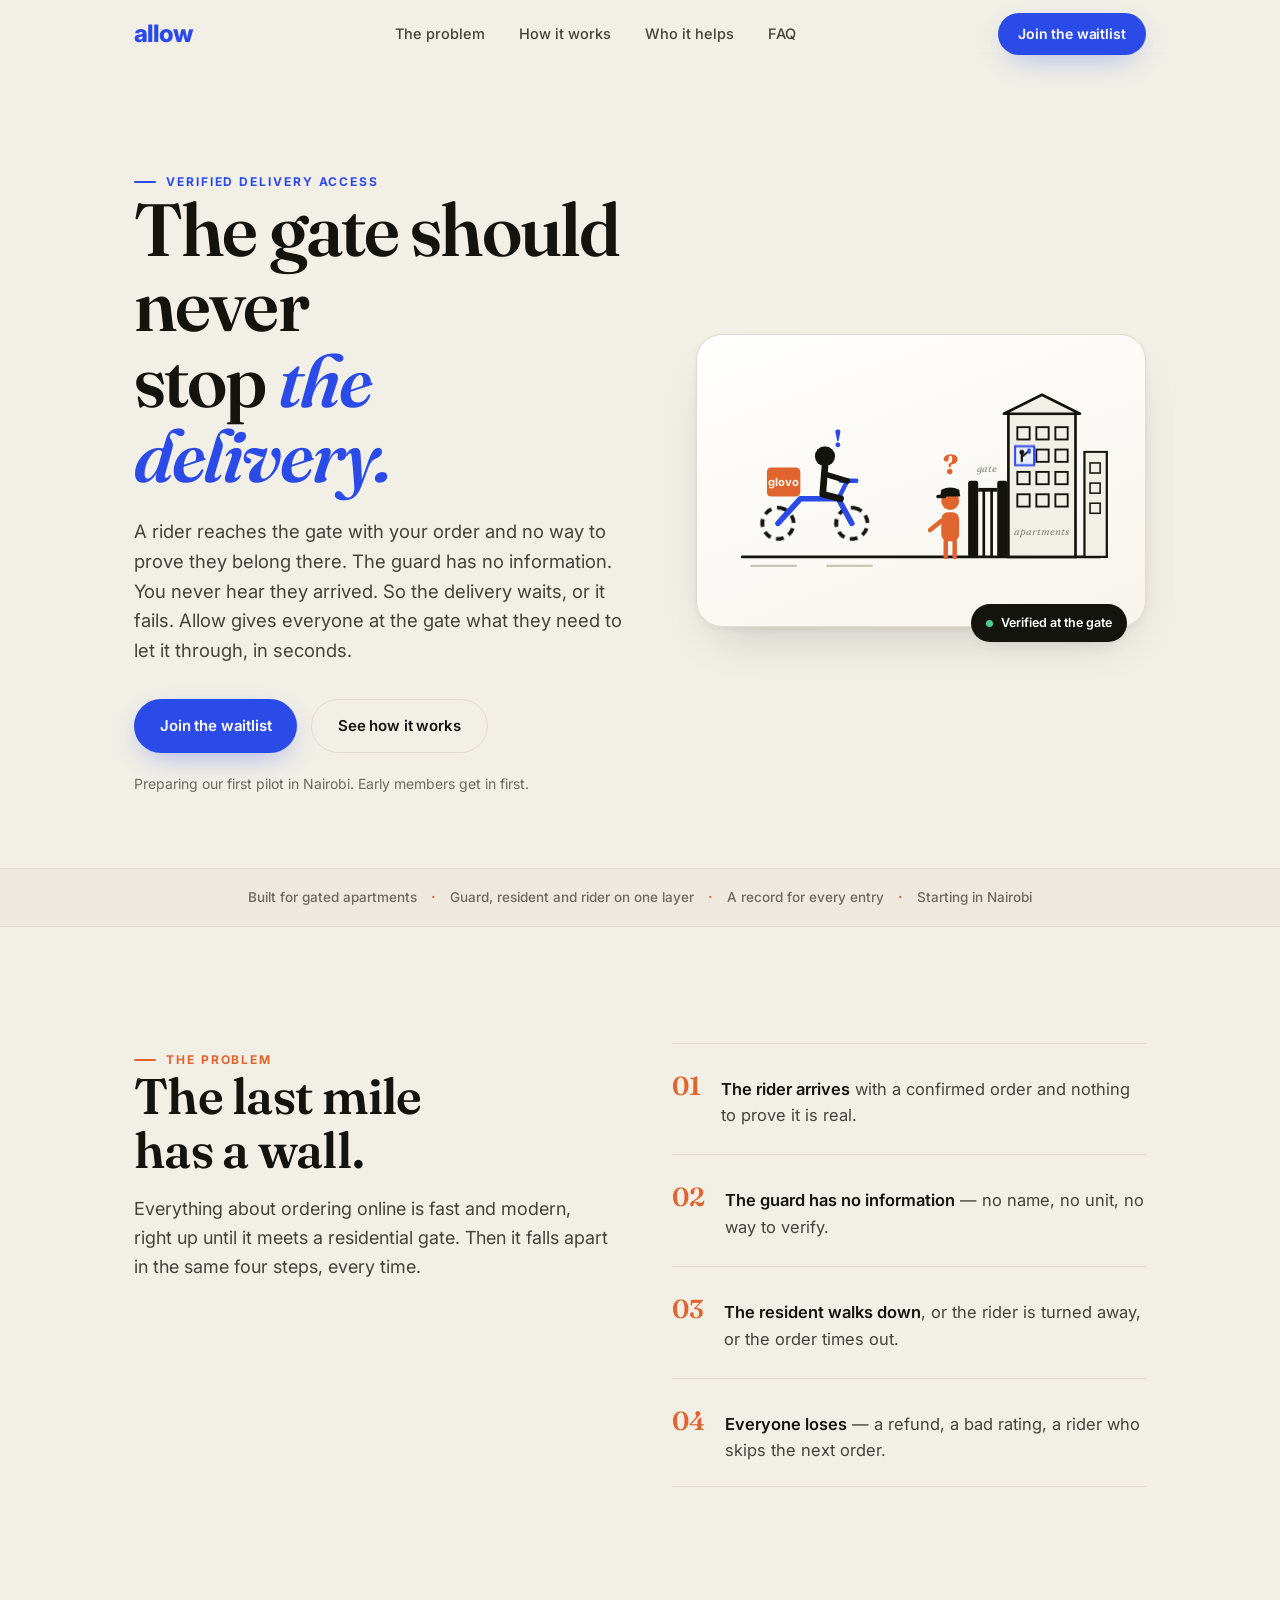
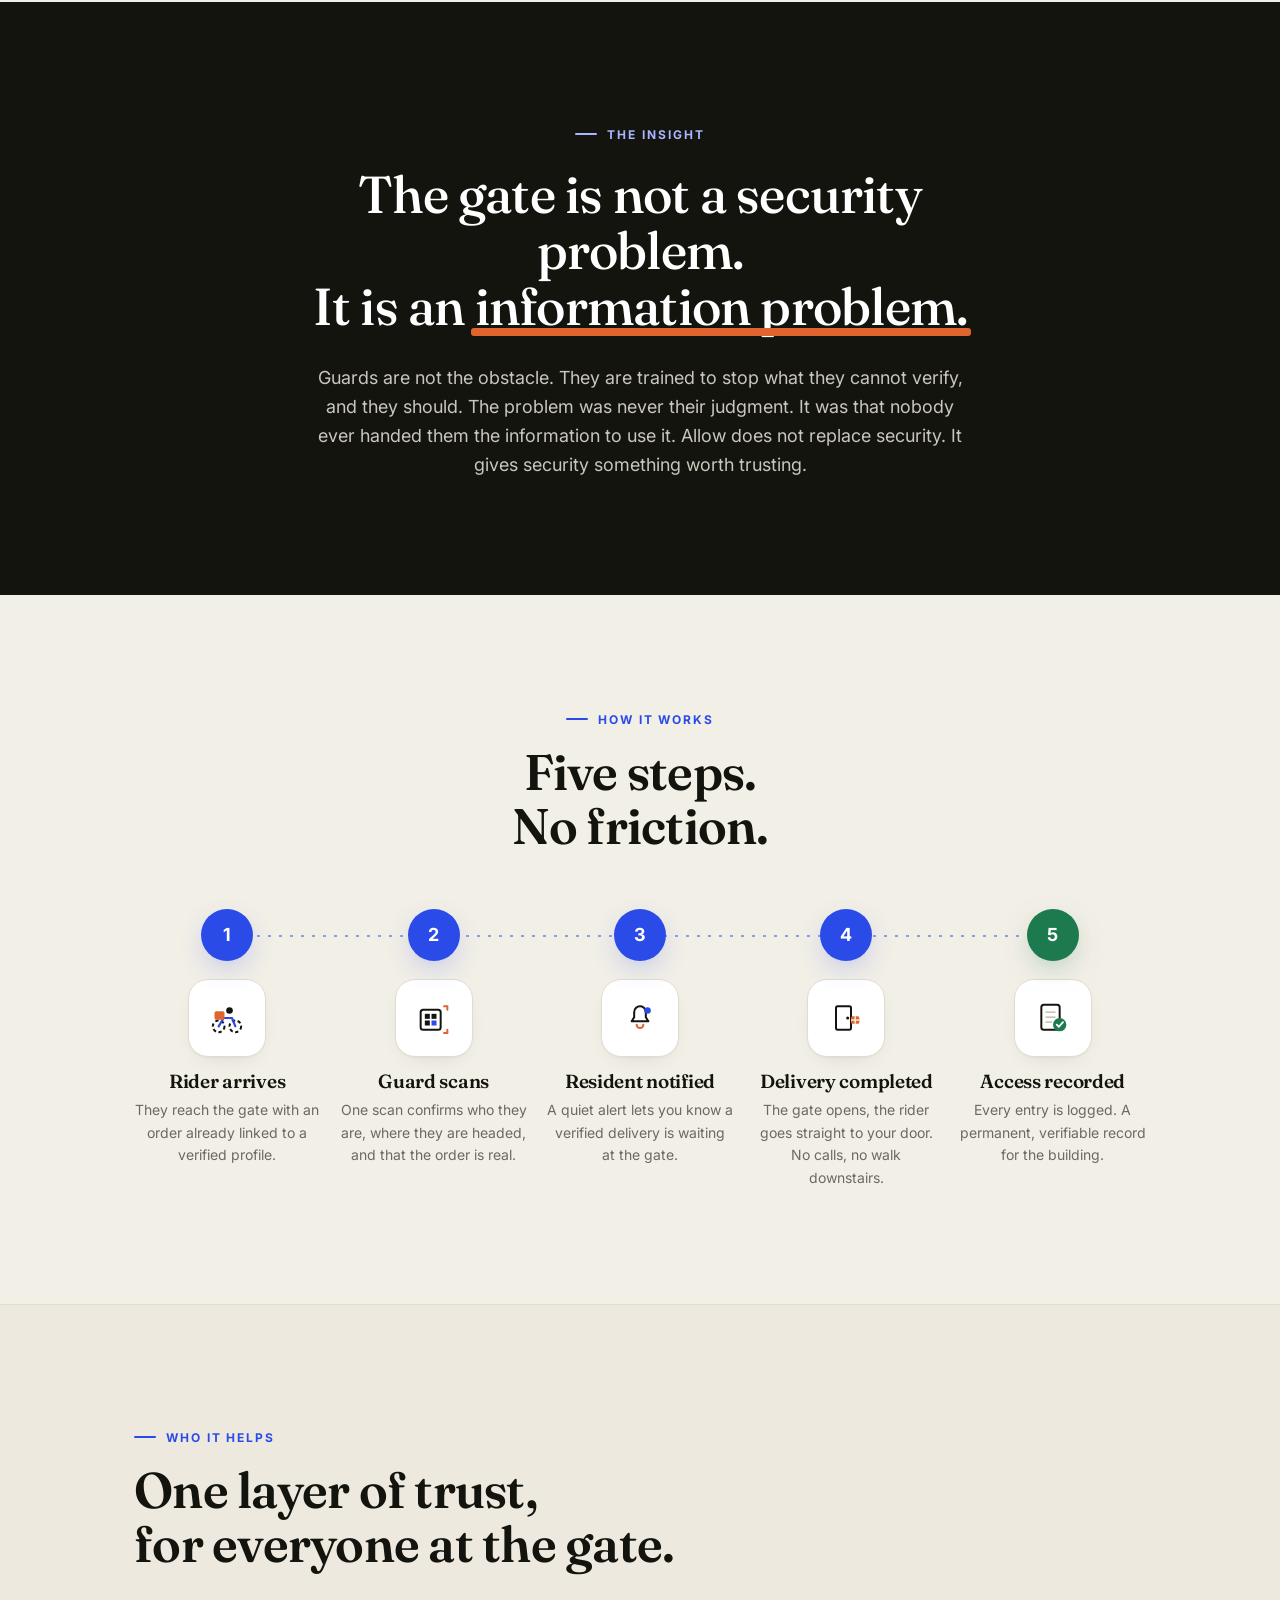
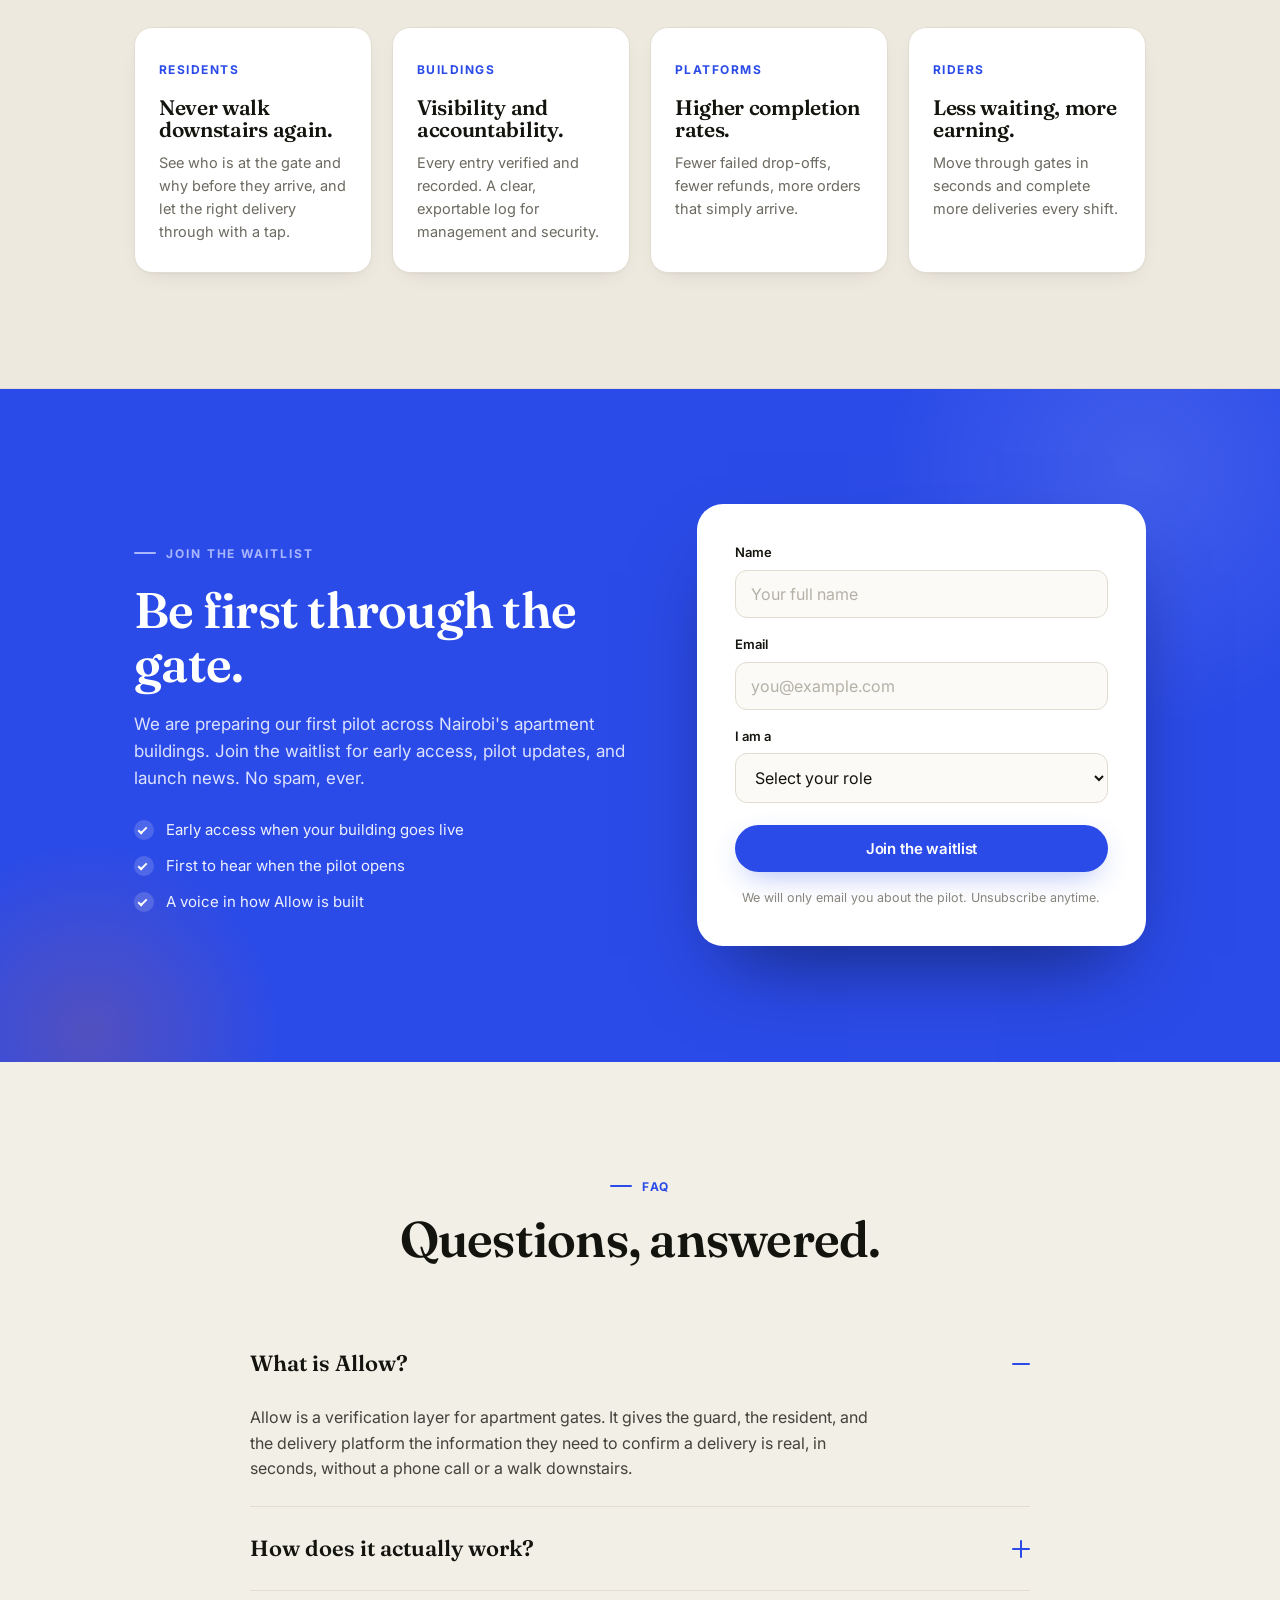
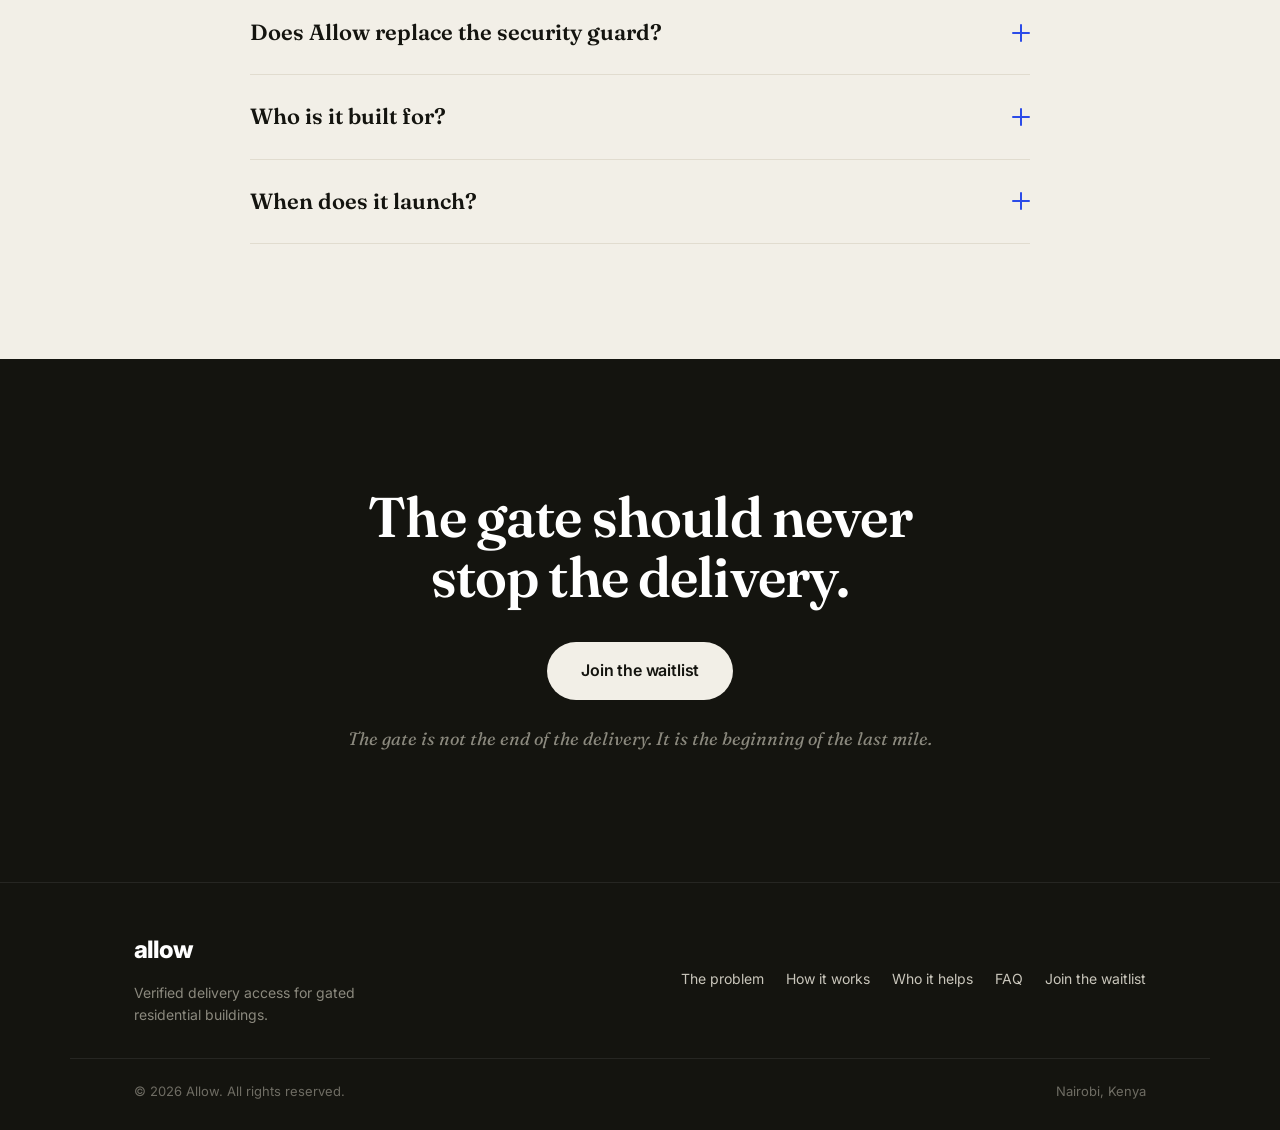
==== index.html @ bf00ab93 "Complete landing page redesign" ====
<!DOCTYPE html>
<html lang="en">
<head>
<meta charset="UTF-8">
<meta name="viewport" content="width=device-width, initial-scale=1.0">
<title>Allow — Verified delivery access for gated buildings</title>
<meta name="description" content="Allow gives the guard, the resident, and the rider the information they need to let a delivery through the gate in seconds. Join the waitlist for the Nairobi pilot.">
<meta name="theme-color" content="#F2EFE7">

<!-- Open Graph -->
<meta property="og:title" content="Allow — Verified delivery access for gated buildings">
<meta property="og:description" content="The gate should never stop the delivery. Join the waitlist for the Nairobi pilot.">
<meta property="og:type" content="website">
<meta property="og:locale" content="en_KE">

<link rel="preconnect" href="https://fonts.googleapis.com">
<link rel="preconnect" href="https://fonts.gstatic.com" crossorigin>
<link href="https://fonts.googleapis.com/css2?family=Fraunces:opsz,wght@9..144,400;9..144,500;9..144,600;9..144,700&family=Inter:wght@400;500;600;700;800&display=swap" rel="stylesheet">
<link rel="stylesheet" href="style.css">
<link rel="icon" href="data:image/svg+xml,%3Csvg xmlns='http://www.w3.org/2000/svg' viewBox='0 0 100 100'%3E%3Crect width='100' height='100' rx='22' fill='%232B4BE8'/%3E%3Ctext x='50' y='72' font-family='Arial,sans-serif' font-size='68' font-weight='bold' fill='white' text-anchor='middle'%3Ea%3C/text%3E%3C/svg%3E">
</head>
<body>

<!-- ============================ NAV ============================ -->
<input type="checkbox" id="nav-toggle" hidden>
<header class="nav" id="nav">
  <div class="container nav-inner">
    <a href="#top" class="nav-logo">allow</a>
    <nav class="nav-links" aria-label="Primary">
      <a href="#problem">The problem</a>
      <a href="#how">How it works</a>
      <a href="#who">Who it helps</a>
      <a href="#faq">FAQ</a>
    </nav>
    <div class="nav-cta">
      <a href="#waitlist" class="btn btn-primary btn-sm">Join the waitlist</a>
      <label for="nav-toggle" class="nav-toggle-label" aria-label="Toggle menu"><span></span></label>
    </div>
  </div>
  <nav class="nav-mobile" aria-label="Mobile">
    <a href="#problem">The problem</a>
    <a href="#how">How it works</a>
    <a href="#who">Who it helps</a>
    <a href="#faq">FAQ</a>
    <a href="#waitlist" class="btn btn-primary btn-block">Join the waitlist</a>
  </nav>
</header>

<main id="top">

  <!-- ============================ HERO ============================ -->
  <section class="hero">
    <div class="container hero-inner">
      <div class="hero-copy reveal">
        <span class="eyebrow">Verified delivery access</span>
        <h1 class="hero-headline">
          The gate should never<br>stop <em>the delivery.</em>
        </h1>
        <p class="hero-text">
          A rider reaches the gate with your order and no way to prove they belong there.
          The guard has no information. You never hear they arrived. So the delivery waits,
          or it fails. Allow gives everyone at the gate what they need to let it through, in seconds.
        </p>
        <div class="hero-actions">
          <a href="#waitlist" class="btn btn-primary">Join the waitlist</a>
          <a href="#how" class="btn btn-ghost">See how it works</a>
        </div>
        <p class="hero-sub">Preparing our first pilot in Nairobi. Early members get in first.</p>
      </div>

      <div class="hero-visual reveal" aria-hidden="true">
        <!-- Animated gate scene, native SVG. Rider brakes at gate, guard asks, rider answers, tenant lights up. -->
        <div class="scene-frame">
          <svg class="scene" viewBox="0 0 340 200" xmlns="http://www.w3.org/2000/svg" role="img" aria-label="A delivery rider stops at an apartment gate while a guard checks and a resident waits">
            <!-- ground -->
            <line x1="10" y1="168" x2="330" y2="168" stroke="#14140F" stroke-width="2.4" stroke-linecap="round"/>
            <line x1="18" y1="176" x2="58" y2="176" stroke="#C9C4B4" stroke-width="2" stroke-linecap="round"/>
            <line x1="86" y1="176" x2="126" y2="176" stroke="#C9C4B4" stroke-width="2" stroke-linecap="round"/>

            <!-- apartment block -->
            <g class="scene-building">
              <rect x="248" y="40" width="60" height="128" fill="#F2EFE7" stroke="#14140F" stroke-width="2.4"/>
              <path d="M244 40 L278 23 L312 40 Z" fill="#F2EFE7" stroke="#14140F" stroke-width="2.4" stroke-linejoin="round"/>
              <rect x="256" y="52" width="11" height="11" fill="none" stroke="#14140F" stroke-width="1.7"/>
              <rect x="273" y="52" width="11" height="11" fill="none" stroke="#14140F" stroke-width="1.7"/>
              <rect x="290" y="52" width="11" height="11" fill="none" stroke="#14140F" stroke-width="1.7"/>
              <rect x="273" y="72" width="11" height="11" fill="none" stroke="#14140F" stroke-width="1.7"/>
              <rect x="290" y="72" width="11" height="11" fill="none" stroke="#14140F" stroke-width="1.7"/>
              <rect x="256" y="92" width="11" height="11" fill="none" stroke="#14140F" stroke-width="1.7"/>
              <rect x="273" y="92" width="11" height="11" fill="none" stroke="#14140F" stroke-width="1.7"/>
              <rect x="290" y="92" width="11" height="11" fill="none" stroke="#14140F" stroke-width="1.7"/>
              <rect x="256" y="112" width="11" height="11" fill="none" stroke="#14140F" stroke-width="1.7"/>
              <rect x="273" y="112" width="11" height="11" fill="none" stroke="#14140F" stroke-width="1.7"/>
              <rect x="290" y="112" width="11" height="11" fill="none" stroke="#14140F" stroke-width="1.7"/>
              <!-- tenant window -->
              <g class="scene-tenant">
                <rect x="254" y="69" width="17" height="17" fill="#E8EDFF" stroke="#2B4BE8" stroke-width="1.8"/>
                <circle cx="260" cy="74.5" r="2.2" fill="#14140F"/>
                <line x1="260" y1="76.5" x2="260" y2="83" stroke="#14140F" stroke-width="2"/>
                <line x1="260" y1="78.5" x2="266" y2="73.5" stroke="#14140F" stroke-width="1.8"/>
                <rect x="265" y="71" width="3" height="4.5" rx="0.6" fill="#2B4BE8"/>
                <g class="scene-signal">
                  <path d="M263 66 A7 7 0 0 1 273 66" fill="none" stroke="#2B4BE8" stroke-width="1.5" stroke-linecap="round"/>
                  <path d="M260 62 A11 11 0 0 1 276 62" fill="none" stroke="#2B4BE8" stroke-width="1.5" stroke-linecap="round"/>
                </g>
              </g>
              <!-- side tower -->
              <rect x="316" y="74" width="20" height="94" fill="#F2EFE7" stroke="#14140F" stroke-width="2"/>
              <rect x="321" y="84" width="9" height="9" fill="none" stroke="#14140F" stroke-width="1.4"/>
              <rect x="321" y="102" width="9" height="9" fill="none" stroke="#14140F" stroke-width="1.4"/>
              <rect x="321" y="120" width="9" height="9" fill="none" stroke="#14140F" stroke-width="1.4"/>
            </g>
            <text x="278" y="148" font-family="Fraunces, Georgia, serif" font-size="9" font-style="italic" fill="#8A877C" text-anchor="middle">apartments</text>

            <!-- gate -->
            <g class="scene-gate">
              <rect x="212" y="100" width="9" height="68" rx="2" fill="#14140F"/>
              <rect x="238" y="100" width="9" height="68" rx="2" fill="#14140F"/>
              <line x1="221" y1="108" x2="238" y2="108" stroke="#14140F" stroke-width="3.4"/>
              <line x1="226" y1="108" x2="226" y2="168" stroke="#14140F" stroke-width="2.4"/>
              <line x1="233" y1="108" x2="233" y2="168" stroke="#14140F" stroke-width="2.4"/>
            </g>
            <text x="229" y="92" font-family="Fraunces, Georgia, serif" font-size="9" font-style="italic" fill="#8A877C" text-anchor="middle">gate</text>

            <!-- guard -->
            <g class="scene-guard">
              <ellipse cx="196" cy="118" rx="8" ry="8" fill="#E0642E"/>
              <path d="M187 114 L205 114 L204 108 Q196 104 188 108 Z" fill="#14140F"/>
              <line x1="185" y1="114" x2="191" y2="114" stroke="#14140F" stroke-width="3" stroke-linecap="round"/>
              <rect x="188" y="128" width="16" height="26" rx="6" fill="#E0642E"/>
              <line x1="188" y1="136" x2="178" y2="144" stroke="#E0642E" stroke-width="4" stroke-linecap="round"/>
              <line x1="192" y1="154" x2="192" y2="168" stroke="#E0642E" stroke-width="4" stroke-linecap="round"/>
              <line x1="200" y1="154" x2="200" y2="168" stroke="#E0642E" stroke-width="4" stroke-linecap="round"/>
            </g>
            <text class="scene-q" x="196" y="94" font-family="Fraunces, Georgia, serif" font-size="24" font-weight="700" fill="#E0642E" text-anchor="middle">?</text>

            <!-- rider -->
            <g class="scene-rider">
              <g class="scene-wheel" style="transform-origin:42px 138px"><circle cx="42" cy="138" r="14" fill="none" stroke="#14140F" stroke-width="3.4" stroke-dasharray="7 5"/></g>
              <g class="scene-wheel" style="transform-origin:108px 138px"><circle cx="108" cy="138" r="14" fill="none" stroke="#14140F" stroke-width="3.4" stroke-dasharray="7 5"/></g>
              <path d="M42 138 L62 116 L96 116 L108 138" fill="none" stroke="#2B4BE8" stroke-width="5" stroke-linecap="round" stroke-linejoin="round"/>
              <line x1="96" y1="116" x2="104" y2="100" stroke="#2B4BE8" stroke-width="4" stroke-linecap="round"/>
              <line x1="98" y1="100" x2="112" y2="100" stroke="#2B4BE8" stroke-width="4" stroke-linecap="round"/>
              <rect x="32" y="88" width="30" height="26" rx="4" fill="#E0642E"/>
              <text x="47" y="105" font-family="Inter, Arial, sans-serif" font-size="10" font-weight="700" fill="#FFF6EC" text-anchor="middle">glovo</text>
              <circle cx="84" cy="78" r="9" fill="#14140F"/>
              <path d="M84 87 L82 112 L98 116" fill="none" stroke="#14140F" stroke-width="6" stroke-linecap="round" stroke-linejoin="round"/>
              <line x1="84" y1="94" x2="104" y2="100" stroke="#14140F" stroke-width="5" stroke-linecap="round"/>
              <text class="scene-ex" x="96" y="70" font-family="Fraunces, Georgia, serif" font-size="21" font-weight="700" fill="#2B4BE8" text-anchor="middle">!</text>
            </g>
          </svg>

          <!-- floating verified chip -->
          <div class="scene-chip">
            <span class="scene-chip-dot"></span>
            Verified at the gate
          </div>
        </div>
      </div>
    </div>
  </section>

  <!-- ============================ MARQUEE / TRUST STRIP ============================ -->
  <div class="strip reveal">
    <div class="container strip-inner">
      <span>Built for gated apartments</span>
      <span class="strip-dot">·</span>
      <span>Guard, resident and rider on one layer</span>
      <span class="strip-dot">·</span>
      <span>A record for every entry</span>
      <span class="strip-dot">·</span>
      <span>Starting in Nairobi</span>
    </div>
  </div>

  <!-- ============================ PROBLEM ============================ -->
  <section class="problem" id="problem">
    <div class="container problem-inner">
      <div class="problem-copy reveal">
        <span class="eyebrow eyebrow-orange">The problem</span>
        <h2 class="section-title">The last mile<br>has a wall.</h2>
        <p class="section-lead">
          Everything about ordering online is fast and modern, right up until it meets a residential gate.
          Then it falls apart in the same four steps, every time.
        </p>
      </div>

      <ol class="problem-steps reveal">
        <li class="problem-step">
          <span class="problem-num">01</span>
          <p><strong>The rider arrives</strong> with a confirmed order and nothing to prove it is real.</p>
        </li>
        <li class="problem-step">
          <span class="problem-num">02</span>
          <p><strong>The guard has no information</strong> — no name, no unit, no way to verify.</p>
        </li>
        <li class="problem-step">
          <span class="problem-num">03</span>
          <p><strong>The resident walks down</strong>, or the rider is turned away, or the order times out.</p>
        </li>
        <li class="problem-step">
          <span class="problem-num">04</span>
          <p><strong>Everyone loses</strong> — a refund, a bad rating, a rider who skips the next order.</p>
        </li>
      </ol>
    </div>
  </section>

  <!-- ============================ INSIGHT ============================ -->
  <section class="insight">
    <div class="container reveal">
      <span class="eyebrow">The insight</span>
      <h2 class="insight-headline">
        The gate is not a security problem.<br>
        It is an <span class="mark">information problem.</span>
      </h2>
      <p class="insight-text">
        Guards are not the obstacle. They are trained to stop what they cannot verify, and they should.
        The problem was never their judgment. It was that nobody ever handed them the information to use it.
        Allow does not replace security. It gives security something worth trusting.
      </p>
    </div>
  </section>

  <!-- ============================ HOW IT WORKS ============================ -->
  <section class="how" id="how">
    <div class="container">
      <div class="section-head centered reveal">
        <span class="eyebrow">How it works</span>
        <h2 class="section-title">Five steps.<br>No friction.</h2>
      </div>

      <div class="how-track reveal">
        <div class="how-line" aria-hidden="true"></div>

        <article class="how-step">
          <div class="how-node"><span>1</span></div>
          <div class="how-icon">
            <svg viewBox="0 0 48 48" fill="none"><circle cx="14" cy="34" r="7" stroke="#14140F" stroke-width="2.4" stroke-dasharray="4 3"/><circle cx="34" cy="34" r="7" stroke="#14140F" stroke-width="2.4" stroke-dasharray="4 3"/><path d="M14 34 L20 24 L30 24 L34 34" stroke="#2B4BE8" stroke-width="2.6" stroke-linecap="round" stroke-linejoin="round"/><rect x="9" y="16" width="12" height="10" rx="2" fill="#E0642E"/><circle cx="27" cy="15" r="4" fill="#14140F"/></svg>
          </div>
          <h3>Rider arrives</h3>
          <p>They reach the gate with an order already linked to a verified profile.</p>
        </article>

        <article class="how-step">
          <div class="how-node"><span>2</span></div>
          <div class="how-icon">
            <svg viewBox="0 0 48 48" fill="none"><rect x="8" y="14" width="24" height="24" rx="3" stroke="#14140F" stroke-width="2.4"/><rect x="13" y="19" width="6" height="6" fill="#14140F"/><rect x="21" y="19" width="6" height="6" fill="#14140F"/><rect x="13" y="27" width="6" height="6" fill="#14140F"/><rect x="21" y="27" width="6" height="6" fill="#2B4BE8"/><path d="M36 10 L40 10 L40 14 M36 42 L40 42 L40 38" stroke="#E0642E" stroke-width="2.4" stroke-linecap="round"/></svg>
          </div>
          <h3>Guard scans</h3>
          <p>One scan confirms who they are, where they are headed, and that the order is real.</p>
        </article>

        <article class="how-step">
          <div class="how-node"><span>3</span></div>
          <div class="how-icon">
            <svg viewBox="0 0 48 48" fill="none"><path d="M24 10 a7 7 0 0 1 7 7 v6 l3 5 h-20 l3 -5 v-6 a7 7 0 0 1 7 -7 z" stroke="#14140F" stroke-width="2.4" stroke-linejoin="round"/><path d="M20 32 a4 4 0 0 0 8 0" stroke="#E0642E" stroke-width="2.4" stroke-linecap="round"/><circle cx="33" cy="15" r="4" fill="#2B4BE8"/></svg>
          </div>
          <h3>Resident notified</h3>
          <p>A quiet alert lets you know a verified delivery is waiting at the gate.</p>
        </article>

        <article class="how-step">
          <div class="how-node"><span>4</span></div>
          <div class="how-icon">
            <svg viewBox="0 0 48 48" fill="none"><rect x="12" y="10" width="18" height="28" rx="2" stroke="#14140F" stroke-width="2.4"/><circle cx="26" cy="24" r="1.8" fill="#14140F"/><rect x="30" y="22" width="10" height="9" rx="2" fill="#E0642E"/><line x1="30" y1="26.5" x2="40" y2="26.5" stroke="#FFF6EC" stroke-width="1.6"/><line x1="35" y1="22" x2="35" y2="31" stroke="#FFF6EC" stroke-width="1.6"/></svg>
          </div>
          <h3>Delivery completed</h3>
          <p>The gate opens, the rider goes straight to your door. No calls, no walk downstairs.</p>
        </article>

        <article class="how-step">
          <div class="how-node how-node-green"><span>5</span></div>
          <div class="how-icon">
            <svg viewBox="0 0 48 48" fill="none"><rect x="10" y="8" width="22" height="30" rx="3" stroke="#14140F" stroke-width="2.4"/><line x1="15" y1="17" x2="27" y2="17" stroke="#C9C4B4" stroke-width="2"/><line x1="15" y1="23" x2="27" y2="23" stroke="#C9C4B4" stroke-width="2"/><line x1="15" y1="29" x2="23" y2="29" stroke="#C9C4B4" stroke-width="2"/><circle cx="32" cy="32" r="8" fill="#1D7A4F"/><path d="M28.5 32 L31 34.5 L36 29" stroke="#fff" stroke-width="2.2" stroke-linecap="round" stroke-linejoin="round"/></svg>
          </div>
          <h3>Access recorded</h3>
          <p>Every entry is logged. A permanent, verifiable record for the building.</p>
        </article>
      </div>
    </div>
  </section>

  <!-- ============================ WHO IT HELPS ============================ -->
  <section class="who" id="who">
    <div class="container">
      <div class="section-head reveal">
        <span class="eyebrow">Who it helps</span>
        <h2 class="section-title">One layer of trust,<br>for everyone at the gate.</h2>
      </div>

      <div class="who-grid reveal">
        <article class="who-card">
          <span class="who-index">Residents</span>
          <h3>Never walk downstairs again.</h3>
          <p>See who is at the gate and why before they arrive, and let the right delivery through with a tap.</p>
        </article>
        <article class="who-card">
          <span class="who-index">Buildings</span>
          <h3>Visibility and accountability.</h3>
          <p>Every entry verified and recorded. A clear, exportable log for management and security.</p>
        </article>
        <article class="who-card">
          <span class="who-index">Platforms</span>
          <h3>Higher completion rates.</h3>
          <p>Fewer failed drop-offs, fewer refunds, more orders that simply arrive.</p>
        </article>
        <article class="who-card">
          <span class="who-index">Riders</span>
          <h3>Less waiting, more earning.</h3>
          <p>Move through gates in seconds and complete more deliveries every shift.</p>
        </article>
      </div>
    </div>
  </section>

  <!-- ============================ WAITLIST ============================ -->
  <section class="waitlist" id="waitlist">
    <div class="container waitlist-inner">
      <div class="waitlist-copy reveal">
        <span class="eyebrow eyebrow-light">Join the waitlist</span>
        <h2 class="waitlist-title">Be first through the gate.</h2>
        <p class="waitlist-lead">
          We are preparing our first pilot across Nairobi's apartment buildings.
          Join the waitlist for early access, pilot updates, and launch news. No spam, ever.
        </p>
        <ul class="waitlist-points">
          <li><span class="tick"></span> Early access when your building goes live</li>
          <li><span class="tick"></span> First to hear when the pilot opens</li>
          <li><span class="tick"></span> A voice in how Allow is built</li>
        </ul>
      </div>

      <div class="waitlist-card reveal" id="waitlist-card">
        <form class="waitlist-form" id="waitlist-form" novalidate>
          <div class="form-row">
            <label for="name">Name</label>
            <input type="text" id="name" name="name" placeholder="Your full name" autocomplete="name" required>
          </div>
          <div class="form-row">
            <label for="email">Email</label>
            <input type="email" id="email" name="email" placeholder="you@example.com" autocomplete="email" required>
          </div>
          <div class="form-row">
            <label for="role">I am a</label>
            <select id="role" name="role" required>
              <option value="" disabled selected>Select your role</option>
              <option>Resident</option>
              <option>Building or property manager</option>
              <option>Property developer</option>
              <option>Security company</option>
              <option>Delivery rider</option>
              <option>Delivery platform</option>
            </select>
          </div>
          <button type="submit" class="btn btn-primary btn-block">Join the waitlist</button>
          <p class="form-note">We will only email you about the pilot. Unsubscribe anytime.</p>
        </form>

        <div class="form-success" id="form-success" role="status" aria-live="polite">
          <div class="success-badge">
            <svg viewBox="0 0 24 24" fill="none"><path d="M4 12l5 5L20 6" stroke="#fff" stroke-width="2.4" stroke-linecap="round" stroke-linejoin="round"/></svg>
          </div>
          <h3 id="success-title">You're on the list.</h3>
          <p id="success-msg">We'll be in touch as the Nairobi pilot takes shape.</p>
          <button type="button" class="btn btn-ghost btn-sm" id="success-reset">Add another</button>
        </div>
      </div>
    </div>
  </section>

  <!-- ============================ FAQ ============================ -->
  <section class="faq" id="faq">
    <div class="container">
      <div class="section-head centered reveal">
        <span class="eyebrow">FAQ</span>
        <h2 class="section-title">Questions, answered.</h2>
      </div>

      <div class="faq-list reveal">
        <details class="faq-item" open>
          <summary>What is Allow?<span class="faq-plus" aria-hidden="true"></span></summary>
          <div class="faq-answer"><p>Allow is a verification layer for apartment gates. It gives the guard, the resident, and the delivery platform the information they need to confirm a delivery is real, in seconds, without a phone call or a walk downstairs.</p></div>
        </details>
        <details class="faq-item">
          <summary>How does it actually work?<span class="faq-plus" aria-hidden="true"></span></summary>
          <div class="faq-answer"><p>When a rider arrives, the guard scans a code tied to that order. Allow confirms the rider's identity, the destination unit, and that the order is genuine, then notifies the resident automatically.</p></div>
        </details>
        <details class="faq-item">
          <summary>Does Allow replace the security guard?<span class="faq-plus" aria-hidden="true"></span></summary>
          <div class="faq-answer"><p>No. The guard makes the final decision at every gate. Allow simply replaces guesswork with accurate information so that decision is made with confidence.</p></div>
        </details>
        <details class="faq-item">
          <summary>Who is it built for?<span class="faq-plus" aria-hidden="true"></span></summary>
          <div class="faq-answer"><p>Residents, building and property managers, security companies, delivery platforms, and riders. Everyone who touches a delivery between the road and the front door.</p></div>
        </details>
        <details class="faq-item">
          <summary>When does it launch?<span class="faq-plus" aria-hidden="true"></span></summary>
          <div class="faq-answer"><p>We are preparing our first pilot across a small group of Nairobi apartment buildings. Waitlist members are the first to know as dates are confirmed.</p></div>
        </details>
      </div>
    </div>
  </section>

  <!-- ============================ FINAL CTA ============================ -->
  <section class="final">
    <div class="container reveal">
      <h2 class="final-title">The gate should never<br>stop the delivery.</h2>
      <a href="#waitlist" class="btn btn-invert">Join the waitlist</a>
      <p class="final-sub">The gate is not the end of the delivery. It is the beginning of the last mile.</p>
    </div>
  </section>

</main>

<!-- ============================ FOOTER ============================ -->
<footer class="footer">
  <div class="container footer-inner">
    <div class="footer-brand">
      <div class="nav-logo footer-logo">allow</div>
      <p>Verified delivery access for gated residential buildings.</p>
    </div>
    <nav class="footer-links" aria-label="Footer">
      <a href="#problem">The problem</a>
      <a href="#how">How it works</a>
      <a href="#who">Who it helps</a>
      <a href="#faq">FAQ</a>
      <a href="#waitlist">Join the waitlist</a>
    </nav>
  </div>
  <div class="container footer-bottom">
    <span>© 2026 Allow. All rights reserved.</span>
    <span>Nairobi, Kenya</span>
  </div>
</footer>

<script src="script.js" defer></script>
</body>
</html>
---- style.css ----
/* ==========================================================================
   ALLOW — Landing Page
   Brand system derived from the Allow pitch deck.
   Cream canvas · Allow blue #2B4BE8 · orange #E0642E · ink #14140F
   Display: Fraunces (editorial serif) · UI/body: Inter
   ========================================================================== */

/* ------------------------------- Tokens ------------------------------- */
:root {
  --cream: #F2EFE7;
  --cream-2: #EDE9DF;
  --surface: #FFFFFF;
  --ink: #14140F;
  --ink-soft: #44423A;
  --grey: #6B6960;
  --faint: #8A877C;
  --line: #E1DCCF;

  --blue: #2B4BE8;
  --blue-ink: #1D34A8;
  --blue-soft: #E8EDFF;
  --orange: #E0642E;
  --orange-soft: #FBEDE4;
  --green: #1D7A4F;

  --font-serif: 'Fraunces', Georgia, 'Times New Roman', serif;
  --font-sans: 'Inter', -apple-system, BlinkMacSystemFont, 'Segoe UI', sans-serif;

  --container: 1140px;
  --gutter: clamp(22px, 5vw, 80px);

  --r-sm: 12px;
  --r-md: 18px;
  --r-lg: 26px;
  --r-pill: 999px;

  --shadow-sm: 0 1px 2px rgba(20,20,15,.04), 0 8px 24px -14px rgba(20,20,15,.18);
  --shadow-md: 0 2px 6px rgba(20,20,15,.05), 0 24px 50px -20px rgba(20,20,15,.20);
  --shadow-blue: 0 10px 30px -10px rgba(43,75,232,.45);

  --ease: cubic-bezier(.22,1,.36,1);
  --ease-out: cubic-bezier(.16,1,.3,1);
}

/* ------------------------------- Reset ------------------------------- */
*, *::before, *::after { margin: 0; padding: 0; box-sizing: border-box; }

html { scroll-behavior: smooth; -webkit-text-size-adjust: 100%; }

body {
  background: var(--cream);
  color: var(--ink);
  font-family: var(--font-sans);
  font-size: 16px;
  line-height: 1.6;
  overflow-x: hidden;
  -webkit-font-smoothing: antialiased;
  -moz-osx-font-smoothing: grayscale;
}

img, svg { display: block; max-width: 100%; }
a { color: inherit; text-decoration: none; }
ul, ol { list-style: none; }
button, input, select { font-family: inherit; font-size: inherit; }
button { cursor: pointer; border: none; background: none; }

.container { max-width: var(--container); margin: 0 auto; padding: 0 var(--gutter); }

h1, h2, h3 { font-family: var(--font-serif); font-weight: 600; letter-spacing: -.015em; line-height: 1.08; color: var(--ink); }

/* ------------------------------- Shared bits ------------------------------- */
.eyebrow {
  display: inline-flex; align-items: center; gap: 10px;
  font-size: 12px; font-weight: 700; letter-spacing: .16em; text-transform: uppercase;
  color: var(--blue);
}
.eyebrow::before { content: ""; width: 22px; height: 2px; background: var(--blue); border-radius: 2px; }
.eyebrow-orange { color: var(--orange); }
.eyebrow-orange::before { background: var(--orange); }
.eyebrow-light { color: #A9B6FF; }
.eyebrow-light::before { background: #A9B6FF; }

.section-title { font-size: clamp(30px, 4.6vw, 50px); }
.section-lead { color: var(--ink-soft); font-size: clamp(16px, 2vw, 18px); max-width: 46ch; margin-top: 18px; }

.section-head { margin-bottom: clamp(34px, 5vw, 56px); }
.section-head .section-title { margin-top: 16px; }
.section-head.centered { text-align: center; display: flex; flex-direction: column; align-items: center; }

/* ------------------------------- Buttons ------------------------------- */
.btn {
  display: inline-flex; align-items: center; justify-content: center; gap: 8px;
  font-weight: 600; font-size: 15px; letter-spacing: -.01em;
  padding: 14px 26px; border-radius: var(--r-pill);
  transition: transform .4s var(--ease), box-shadow .4s var(--ease), background .3s var(--ease), color .3s var(--ease);
  will-change: transform;
}
.btn-sm { padding: 10px 20px; font-size: 14px; }
.btn-block { width: 100%; }

.btn-primary { background: var(--blue); color: #fff; box-shadow: var(--shadow-blue); }
.btn-primary:hover { transform: translateY(-2px); box-shadow: 0 16px 40px -12px rgba(43,75,232,.6); }
.btn-primary:active { transform: translateY(0); }

.btn-ghost { background: transparent; color: var(--ink); border: 1.5px solid var(--line); }
.btn-ghost:hover { border-color: var(--ink); transform: translateY(-2px); }

.btn-invert { background: var(--cream); color: var(--ink); }
.btn-invert:hover { transform: translateY(-2px); box-shadow: var(--shadow-md); }

/* ------------------------------- Nav ------------------------------- */
.nav {
  position: sticky; top: 0; z-index: 100;
  background: rgba(242,239,231,.82);
  backdrop-filter: saturate(160%) blur(14px);
  -webkit-backdrop-filter: saturate(160%) blur(14px);
  border-bottom: 1px solid transparent;
  transition: border-color .4s var(--ease), background .4s var(--ease);
}
.nav.scrolled { border-color: var(--line); }
.nav-inner { display: flex; align-items: center; justify-content: space-between; height: 68px; }
.nav-logo { font-family: var(--font-sans); font-weight: 800; font-size: 24px; letter-spacing: -.04em; color: var(--blue); }
.nav-links { display: flex; gap: 34px; }
.nav-links a { font-size: 14.5px; font-weight: 500; color: var(--ink-soft); position: relative; }
.nav-links a::after { content: ""; position: absolute; left: 0; right: 100%; bottom: -6px; height: 2px; background: var(--blue); transition: right .35s var(--ease); }
.nav-links a:hover { color: var(--ink); }
.nav-links a:hover::after { right: 0; }
.nav-cta { display: flex; align-items: center; gap: 14px; }

.nav-toggle-label { display: none; width: 26px; height: 18px; position: relative; }
.nav-toggle-label span, .nav-toggle-label span::before, .nav-toggle-label span::after {
  content: ""; position: absolute; left: 0; width: 26px; height: 2px; background: var(--ink); border-radius: 2px; transition: transform .35s var(--ease), opacity .2s;
}
.nav-toggle-label span { top: 8px; }
.nav-toggle-label span::before { top: -7px; } .nav-toggle-label span::after { top: 7px; }
.nav-mobile { display: none; }

/* ------------------------------- Hero ------------------------------- */
.hero { padding: clamp(48px, 8vw, 96px) 0 clamp(40px, 6vw, 72px); }
.hero-inner { display: grid; grid-template-columns: 1.05fr .95fr; gap: clamp(32px, 5vw, 72px); align-items: center; }
.hero-headline { font-size: clamp(40px, 6.4vw, 74px); font-weight: 600; line-height: 1.02; letter-spacing: -.025em; }
.hero-headline em { font-style: italic; color: var(--blue); }
.hero-text { margin-top: 24px; color: var(--ink-soft); font-size: clamp(16px, 1.9vw, 18.5px); max-width: 52ch; }
.hero-actions { display: flex; flex-wrap: wrap; gap: 14px; margin-top: 34px; }
.hero-sub { margin-top: 20px; font-size: 14px; color: var(--grey); }

/* Hero visual */
.hero-visual { position: relative; }
.scene-frame {
  position: relative; background: linear-gradient(160deg, #FFFFFF 0%, #F7F4EC 100%);
  border: 1px solid var(--line); border-radius: var(--r-lg);
  padding: clamp(20px, 3vw, 34px); box-shadow: var(--shadow-md);
}
.scene { width: 100%; height: auto; overflow: visible; }
.scene-chip {
  position: absolute; right: 18px; bottom: -16px;
  display: inline-flex; align-items: center; gap: 8px;
  background: var(--ink); color: #fff; font-size: 12.5px; font-weight: 600;
  padding: 9px 15px; border-radius: var(--r-pill); box-shadow: var(--shadow-sm);
  opacity: 0; transform: translateY(8px);
  animation: chipIn .7s var(--ease) 3.1s forwards;
}
.scene-chip-dot { width: 7px; height: 7px; border-radius: 50%; background: #46D08A; box-shadow: 0 0 0 0 rgba(70,208,138,.6); animation: pulse 2.2s ease-out infinite 3.1s; }
@keyframes chipIn { to { opacity: 1; transform: translateY(0); } }
@keyframes pulse { 0% { box-shadow: 0 0 0 0 rgba(70,208,138,.55);} 70%{ box-shadow: 0 0 0 8px rgba(70,208,138,0);} 100%{ box-shadow:0 0 0 0 rgba(70,208,138,0);} }

/* Scene animation choreography */
.scene-rider { animation: rideIn 2.4s var(--ease-out) .3s both; }
@keyframes rideIn { from { transform: translateX(-150px); } to { transform: translateX(0); } }
.scene-wheel { animation: roll 2.4s linear .3s both; }
@keyframes roll { from { transform: rotate(0); } to { transform: rotate(1000deg); } }
.scene-q { opacity: 0; transform: scale(.4); transform-box: fill-box; transform-origin: center; animation: pop .5s var(--ease) 2.5s forwards; }
.scene-ex { opacity: 0; transform: scale(.4); transform-box: fill-box; transform-origin: center; animation: pop .5s var(--ease) 3.0s forwards; }
@keyframes pop { 0%{opacity:0;transform:scale(.4);} 60%{opacity:1;transform:scale(1.18);} 100%{opacity:1;transform:scale(1);} }
.scene-tenant { opacity: 0; animation: fadeIn .6s var(--ease) 3.4s forwards; }
.scene-signal { opacity: 0; transform-box: fill-box; transform-origin: 268px 78px; animation: signal 2s ease-out 3.8s infinite; }
@keyframes fadeIn { to { opacity: 1; } }
@keyframes signal { 0%{opacity:0;transform:scale(.4);} 30%{opacity:1;} 70%{opacity:1;transform:scale(1);} 100%{opacity:0;transform:scale(1.1);} }

/* ------------------------------- Trust strip ------------------------------- */
.strip { border-top: 1px solid var(--line); border-bottom: 1px solid var(--line); background: var(--cream-2); }
.strip-inner { display: flex; flex-wrap: wrap; align-items: center; justify-content: center; gap: 14px; padding: 18px 0; font-size: 13.5px; font-weight: 500; color: var(--grey); text-align: center; }
.strip-dot { color: var(--orange); font-weight: 700; }

/* ------------------------------- Problem ------------------------------- */
.problem { padding: clamp(64px, 9vw, 120px) 0; }
.problem-inner { display: grid; grid-template-columns: 1fr 1fr; gap: clamp(36px, 5vw, 72px); align-items: start; }
.problem-steps { display: flex; flex-direction: column; gap: 4px; }
.problem-step { display: grid; grid-template-columns: auto 1fr; gap: 20px; align-items: baseline; padding: 22px 0; border-top: 1px solid var(--line); }
.problem-step:last-child { border-bottom: 1px solid var(--line); }
.problem-num { font-family: var(--font-serif); font-size: 26px; font-weight: 600; color: var(--orange); font-variant-numeric: tabular-nums; }
.problem-step p { color: var(--ink-soft); font-size: 16.5px; }
.problem-step strong { color: var(--ink); font-weight: 600; }

/* ------------------------------- Insight ------------------------------- */
.insight { padding: clamp(64px, 9vw, 120px) 0; background: var(--ink); color: #fff; text-align: center; }
.insight .eyebrow { color: #A9B6FF; }
.insight .eyebrow::before { background: #A9B6FF; }
.insight-headline { color: #fff; font-size: clamp(28px, 4.6vw, 52px); font-weight: 500; margin: 22px auto 0; max-width: 20ch; }
.insight .mark { position: relative; white-space: nowrap; color: #fff; }
.insight .mark::after { content: ""; position: absolute; left: -4px; right: -4px; bottom: .04em; height: .16em; background: var(--orange); border-radius: 3px; }
.insight-text { margin: 30px auto 0; max-width: 60ch; color: #C9C6BB; font-size: clamp(15px, 2vw, 18px); }

/* ------------------------------- How ------------------------------- */
.how { padding: clamp(64px, 9vw, 120px) 0; }
.how-track { position: relative; display: grid; grid-template-columns: repeat(5, 1fr); gap: 20px; }
.how-line { position: absolute; top: 26px; left: 10%; right: 10%; height: 2px; background: repeating-linear-gradient(90deg, var(--blue) 0 3px, transparent 3px 11px); opacity: .5; }
.how-step { position: relative; text-align: center; display: flex; flex-direction: column; align-items: center; }
.how-node { width: 52px; height: 52px; border-radius: 50%; background: var(--blue); color: #fff; display: flex; align-items: center; justify-content: center; font-weight: 700; font-size: 18px; box-shadow: var(--shadow-blue); position: relative; z-index: 2; }
.how-node-green { background: var(--green); box-shadow: 0 10px 30px -10px rgba(29,122,79,.5); }
.how-icon { width: 78px; height: 78px; margin: 18px 0 14px; background: var(--surface); border: 1px solid var(--line); border-radius: 20px; display: flex; align-items: center; justify-content: center; box-shadow: var(--shadow-sm); transition: transform .4s var(--ease), box-shadow .4s var(--ease); }
.how-step:hover .how-icon { transform: translateY(-4px); box-shadow: var(--shadow-md); }
.how-icon svg { width: 40px; height: 40px; }
.how-step h3 { font-size: 19px; margin-bottom: 8px; }
.how-step p { font-size: 14px; color: var(--grey); max-width: 22ch; }

/* ------------------------------- Who ------------------------------- */
.who { padding: clamp(64px, 9vw, 120px) 0; background: var(--cream-2); border-top: 1px solid var(--line); border-bottom: 1px solid var(--line); }
.who-grid { display: grid; grid-template-columns: repeat(4, 1fr); gap: 20px; }
.who-card { background: var(--surface); border: 1px solid var(--line); border-radius: var(--r-md); padding: 28px 24px; box-shadow: var(--shadow-sm); transition: transform .45s var(--ease), box-shadow .45s var(--ease); }
.who-card:hover { transform: translateY(-6px); box-shadow: var(--shadow-md); }
.who-index { font-size: 12px; font-weight: 700; letter-spacing: .12em; text-transform: uppercase; color: var(--blue); }
.who-card h3 { font-size: 21px; margin: 14px 0 10px; }
.who-card p { font-size: 14.5px; color: var(--grey); }

/* ------------------------------- Waitlist ------------------------------- */
.waitlist { padding: clamp(64px, 9vw, 120px) 0; background: var(--blue); color: #fff; position: relative; overflow: hidden; }
.waitlist::before { content: ""; position: absolute; width: 520px; height: 520px; border-radius: 50%; background: radial-gradient(circle, rgba(255,255,255,.10), transparent 70%); top: -180px; right: -120px; }
.waitlist::after { content: ""; position: absolute; width: 380px; height: 380px; border-radius: 50%; background: radial-gradient(circle, rgba(224,100,46,.22), transparent 70%); bottom: -160px; left: -100px; }
.waitlist-inner { position: relative; z-index: 2; display: grid; grid-template-columns: 1fr .9fr; gap: clamp(36px, 5vw, 72px); align-items: center; }
.waitlist-title { color: #fff; font-size: clamp(30px, 4.4vw, 50px); margin-top: 20px; }
.waitlist-lead { margin-top: 20px; color: #DCE2FF; font-size: 17px; max-width: 46ch; }
.waitlist-points { margin-top: 26px; display: flex; flex-direction: column; gap: 12px; }
.waitlist-points li { display: flex; align-items: center; gap: 12px; font-size: 15px; color: #EEF1FF; }
.tick { width: 20px; height: 20px; border-radius: 50%; background: rgba(255,255,255,.16); flex-shrink: 0; position: relative; }
.tick::after { content: ""; position: absolute; left: 6px; top: 5px; width: 5px; height: 9px; border: solid #fff; border-width: 0 2px 2px 0; transform: rotate(45deg); }

.waitlist-card { background: var(--surface); border-radius: var(--r-lg); padding: clamp(26px, 3vw, 38px); box-shadow: 0 40px 80px -30px rgba(0,0,0,.5); position: relative; }
.waitlist-form { display: flex; flex-direction: column; gap: 16px; }
.form-row { display: flex; flex-direction: column; gap: 7px; }
.form-row label { font-size: 13px; font-weight: 600; color: var(--ink); }
.form-row input, .form-row select {
  width: 100%; padding: 13px 15px; border: 1.5px solid var(--line); border-radius: var(--r-sm);
  background: #FBFAF7; color: var(--ink); transition: border-color .25s, box-shadow .25s, background .25s;
}
.form-row input::placeholder { color: #B4B1A6; }
.form-row input:focus, .form-row select:focus { outline: none; border-color: var(--blue); background: #fff; box-shadow: 0 0 0 4px rgba(43,75,232,.12); }
.form-row input.invalid, .form-row select.invalid { border-color: var(--orange); box-shadow: 0 0 0 4px rgba(224,100,46,.12); }
.waitlist-form .btn { margin-top: 6px; }
.form-note { font-size: 12.5px; color: var(--faint); text-align: center; }

.form-success { display: none; text-align: center; padding: 12px 4px; }
.waitlist-card.submitted .waitlist-form { display: none; }
.waitlist-card.submitted .form-success { display: block; animation: successIn .6s var(--ease) both; }
@keyframes successIn { from { opacity: 0; transform: translateY(10px);} to { opacity: 1; transform: translateY(0);} }
.success-badge { width: 62px; height: 62px; border-radius: 50%; background: var(--green); display: flex; align-items: center; justify-content: center; margin: 6px auto 20px; box-shadow: 0 10px 30px -10px rgba(29,122,79,.6); animation: badgePop .5s var(--ease) .1s both; }
@keyframes badgePop { 0%{transform:scale(.3);opacity:0;} 60%{transform:scale(1.12);} 100%{transform:scale(1);opacity:1;} }
.success-badge svg { width: 30px; height: 30px; }
.form-success h3 { font-size: 26px; margin-bottom: 10px; }
.form-success p { color: var(--grey); font-size: 15px; max-width: 34ch; margin: 0 auto 20px; }

/* ------------------------------- FAQ ------------------------------- */
.faq { padding: clamp(64px, 9vw, 120px) 0; }
.faq-list { max-width: 780px; margin: 0 auto; }
.faq-item { border-bottom: 1px solid var(--line); }
.faq-item summary { list-style: none; cursor: pointer; display: flex; align-items: center; justify-content: space-between; gap: 20px; padding: 24px 0; font-family: var(--font-serif); font-size: clamp(18px, 2.4vw, 22px); font-weight: 600; color: var(--ink); }
.faq-item summary::-webkit-details-marker { display: none; }
.faq-plus { position: relative; width: 18px; height: 18px; flex-shrink: 0; }
.faq-plus::before, .faq-plus::after { content: ""; position: absolute; background: var(--blue); border-radius: 2px; transition: transform .35s var(--ease); }
.faq-plus::before { left: 0; top: 8px; width: 18px; height: 2px; }
.faq-plus::after { left: 8px; top: 0; width: 2px; height: 18px; }
.faq-item[open] .faq-plus::after { transform: rotate(90deg); opacity: 0; }
.faq-answer { overflow: hidden; }
.faq-answer p { padding-bottom: 24px; color: var(--ink-soft); font-size: 16px; max-width: 64ch; }
.faq-item[open] .faq-answer { animation: faqOpen .4s var(--ease); }
@keyframes faqOpen { from { opacity: 0; transform: translateY(-6px);} to { opacity: 1; transform: translateY(0);} }

/* ------------------------------- Final ------------------------------- */
.final { padding: clamp(72px, 10vw, 130px) 0; background: var(--ink); color: #fff; text-align: center; }
.final-title { color: #fff; font-size: clamp(30px, 5vw, 56px); font-weight: 600; margin-bottom: 34px; }
.final .btn-invert { font-size: 16px; padding: 16px 34px; }
.final-sub { margin-top: 26px; color: #8B897E; font-style: italic; font-family: var(--font-serif); font-size: 18px; }

/* ------------------------------- Footer ------------------------------- */
.footer { background: var(--ink); color: #C9C6BB; padding: 48px 0 28px; border-top: 1px solid rgba(255,255,255,.08); }
.footer-inner { display: flex; justify-content: space-between; gap: 40px; flex-wrap: wrap; padding-bottom: 32px; border-bottom: 1px solid rgba(255,255,255,.08); }
.footer-logo { color: #fff; }
.footer-brand p { margin-top: 12px; font-size: 14px; color: #8B897E; max-width: 30ch; }
.footer-links { display: flex; flex-wrap: wrap; gap: 22px; align-items: center; }
.footer-links a { font-size: 14px; color: #C9C6BB; transition: color .25s; }
.footer-links a:hover { color: #fff; }
.footer-bottom { display: flex; justify-content: space-between; flex-wrap: wrap; gap: 10px; padding-top: 22px; font-size: 13px; color: #6E6C63; }

/* ------------------------------- Reveal on scroll ------------------------------- */
.reveal { opacity: 0; transform: translateY(24px); transition: opacity .8s var(--ease), transform .8s var(--ease); }
.reveal.in { opacity: 1; transform: translateY(0); }

/* ------------------------------- Responsive ------------------------------- */
@media (max-width: 960px) {
  .hero-inner { grid-template-columns: 1fr; }
  .hero-visual { order: -1; max-width: 460px; }
  .problem-inner { grid-template-columns: 1fr; }
  .waitlist-inner { grid-template-columns: 1fr; }
  .who-grid { grid-template-columns: repeat(2, 1fr); }
  .how-track { grid-template-columns: repeat(2, 1fr); gap: 40px 20px; }
  .how-line { display: none; }
}

@media (max-width: 720px) {
  .nav-links { display: none; }
  .nav-cta .btn-sm { display: none; }
  .nav-toggle-label { display: block; }
  .nav-mobile { display: none; flex-direction: column; gap: 6px; padding: 8px var(--gutter) 22px; background: var(--cream); border-bottom: 1px solid var(--line); }
  .nav-mobile a { padding: 12px 4px; font-size: 16px; font-weight: 500; color: var(--ink-soft); border-bottom: 1px solid var(--line); }
  .nav-mobile a.btn { color: #fff; border: none; margin-top: 10px; }
  #nav-toggle:checked ~ .nav-mobile { display: flex; }
  #nav-toggle:checked ~ .nav .nav-toggle-label span { background: transparent; }
  #nav-toggle:checked ~ .nav .nav-toggle-label span::before { transform: translateY(7px) rotate(45deg); }
  #nav-toggle:checked ~ .nav .nav-toggle-label span::after { transform: translateY(-7px) rotate(-45deg); }
}

@media (max-width: 560px) {
  .who-grid { grid-template-columns: 1fr; }
  .how-track { grid-template-columns: 1fr; }
  .hero-actions .btn { flex: 1; }
  .footer-inner { flex-direction: column; }
}

/* ------------------------------- Motion preferences ------------------------------- */
@media (prefers-reduced-motion: reduce) {
  *, *::before, *::after { animation-duration: .001ms !important; animation-iteration-count: 1 !important; transition-duration: .001ms !important; scroll-behavior: auto !important; }
  .reveal { opacity: 1; transform: none; }
  .scene-q, .scene-ex, .scene-tenant, .scene-chip { opacity: 1; transform: none; }
}
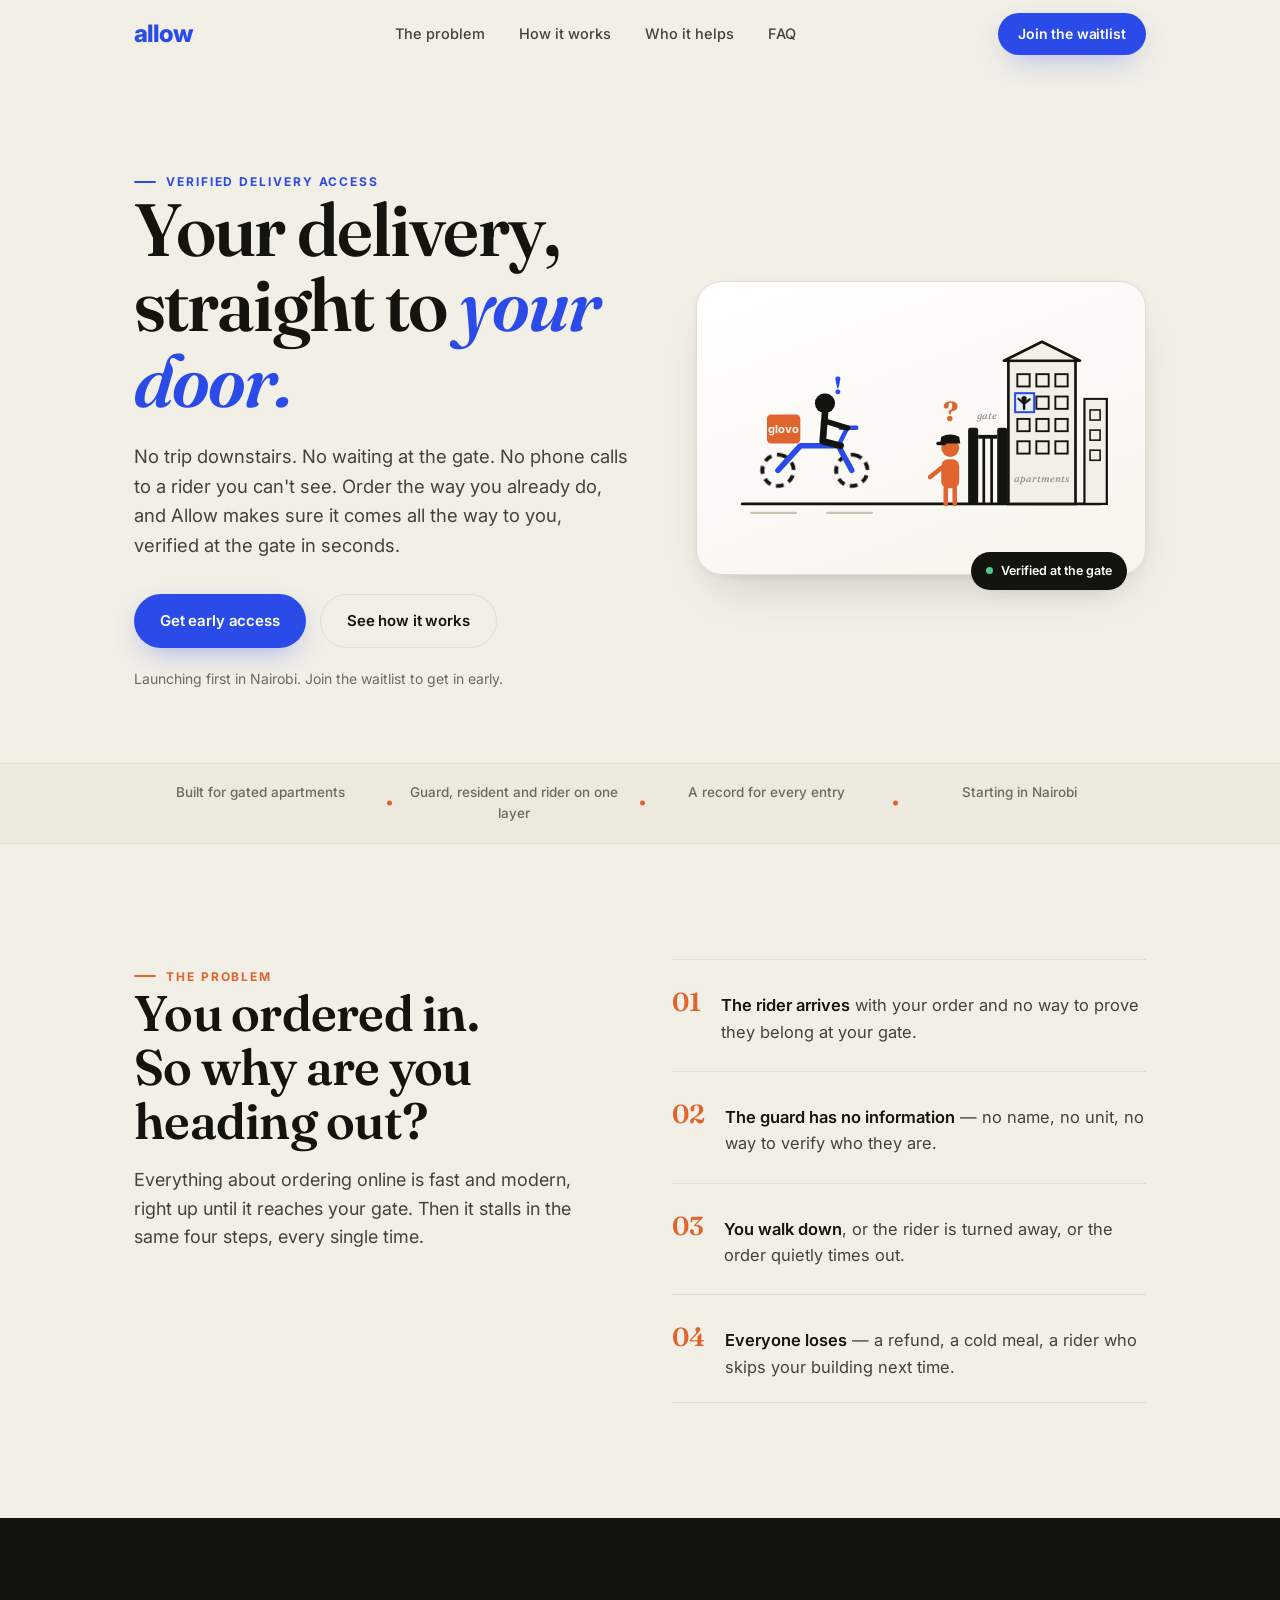
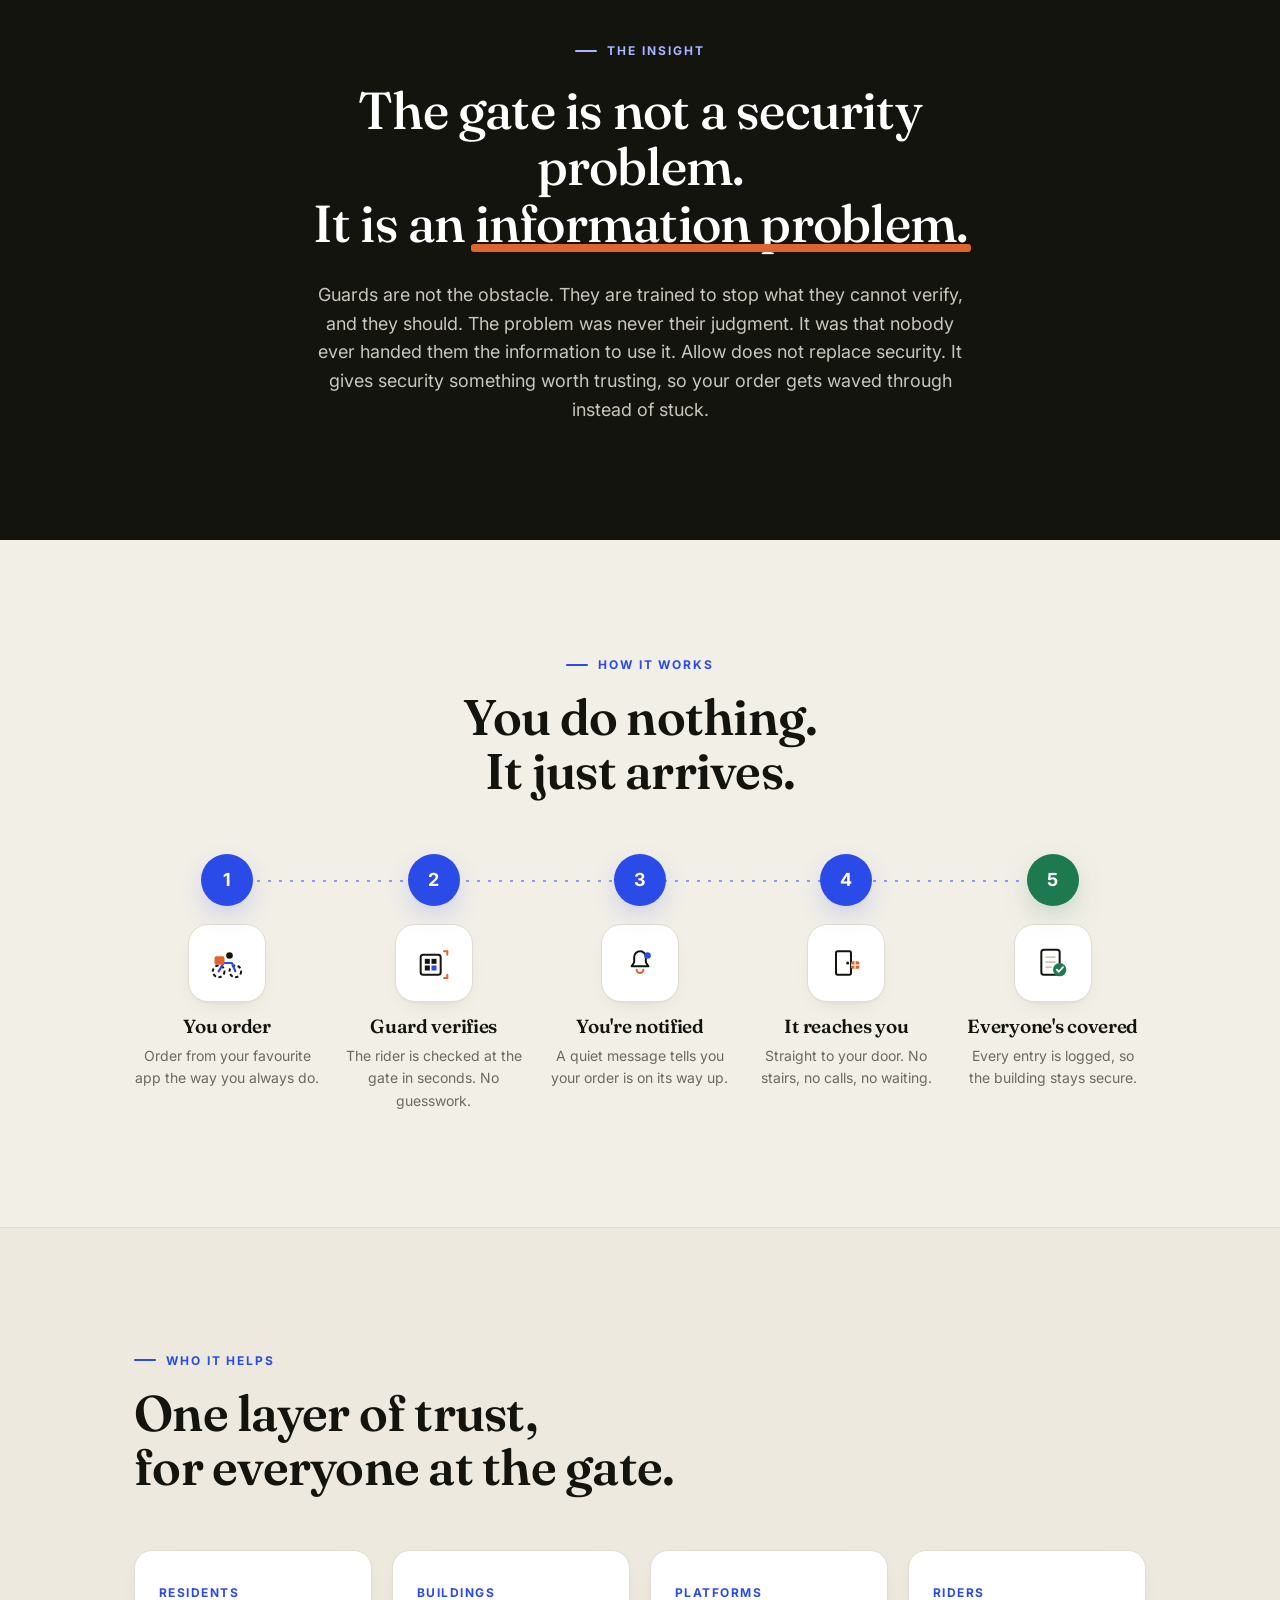
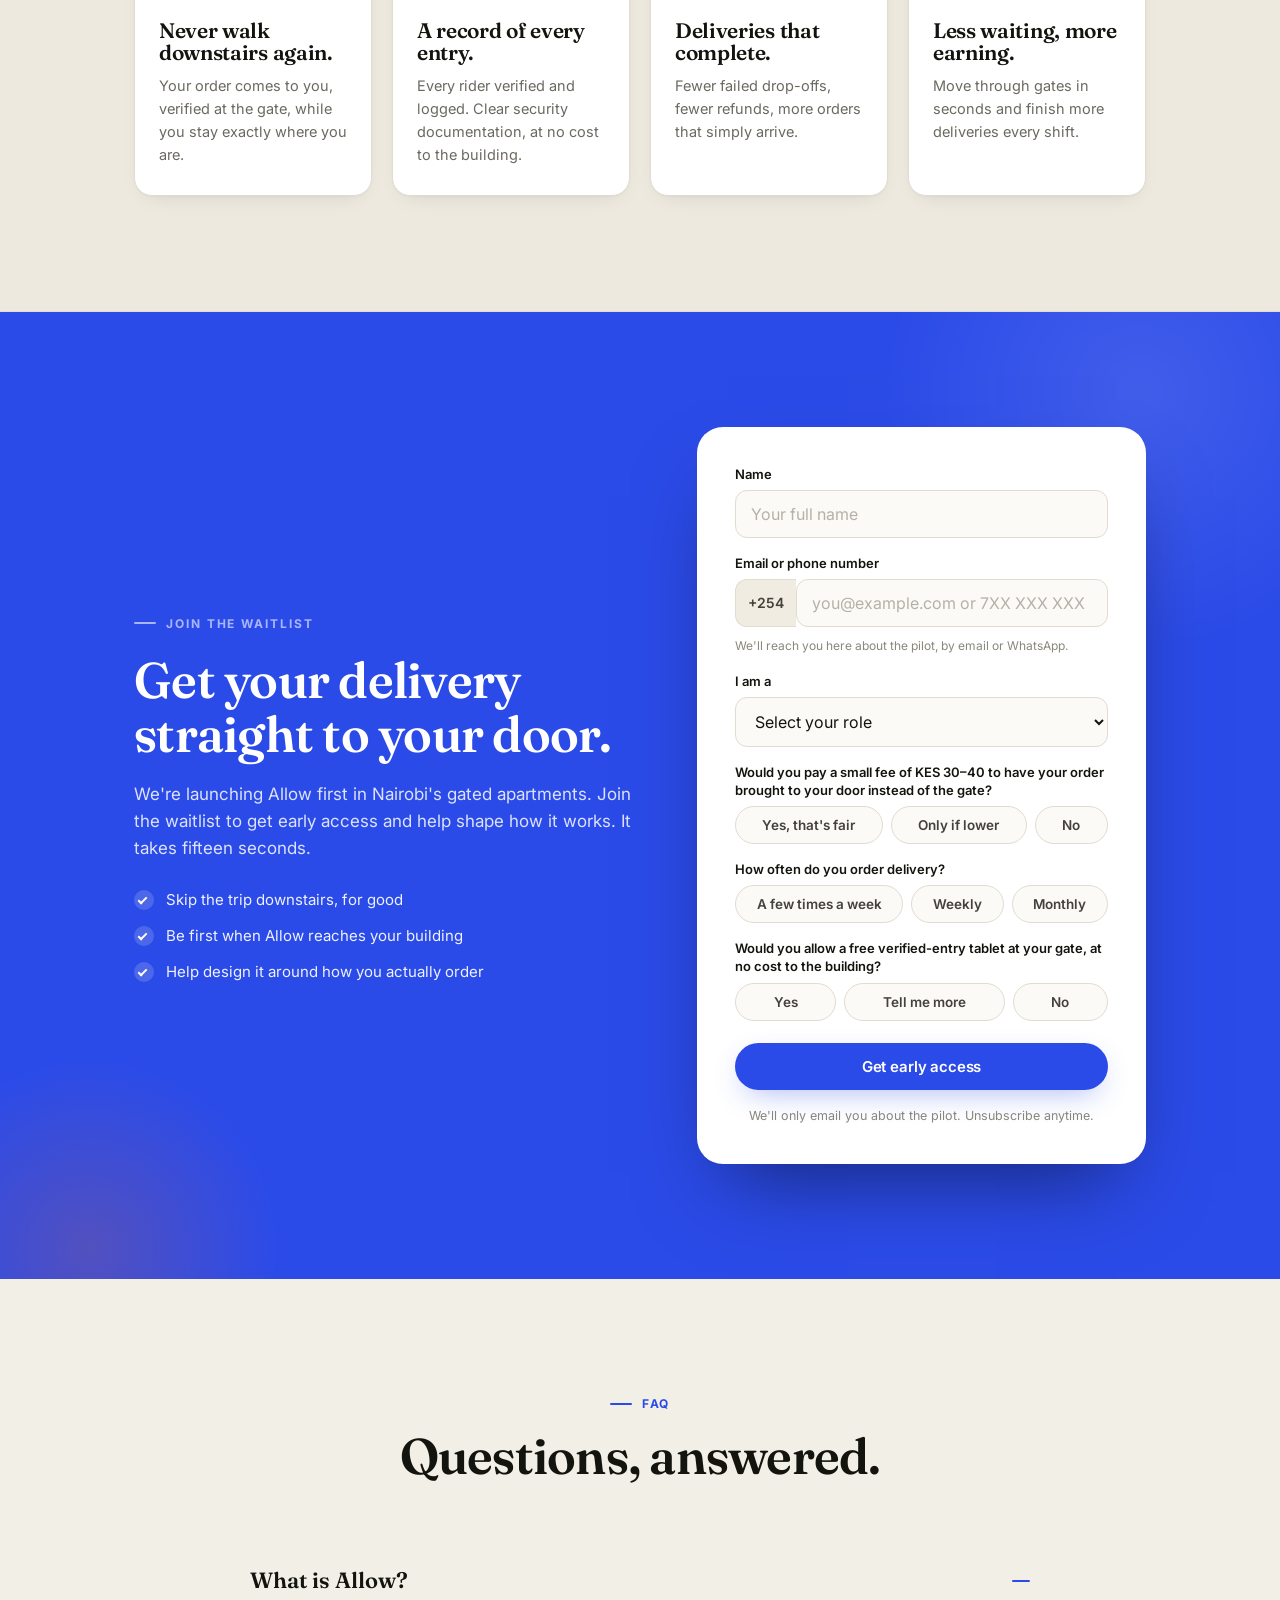
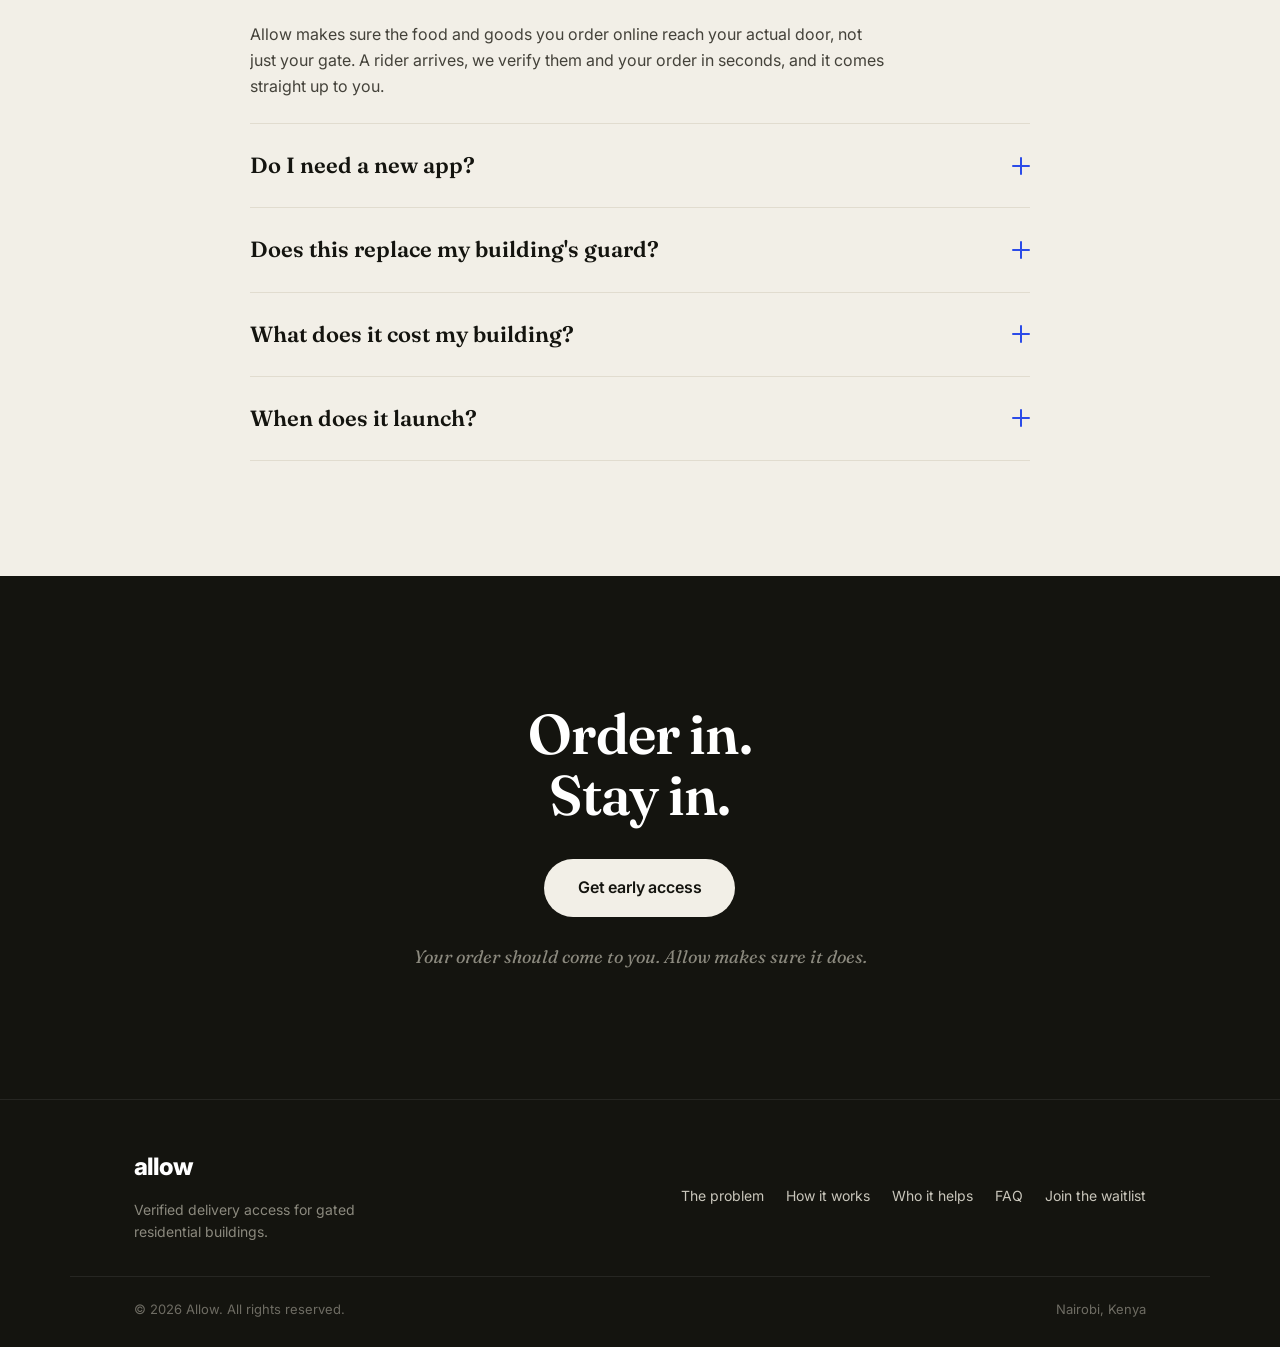
==== commit 9fae44f6: "Add files via upload" ====
--- a/index.html
+++ b/index.html
@@ -3,16 +3,13 @@
 <head>
 <meta charset="UTF-8">
 <meta name="viewport" content="width=device-width, initial-scale=1.0">
-<title>Allow — Verified delivery access for gated buildings</title>
-<meta name="description" content="Allow gives the guard, the resident, and the rider the information they need to let a delivery through the gate in seconds. Join the waitlist for the Nairobi pilot.">
+<title>Allow — Your delivery, straight to your door</title>
+<meta name="description" content="Order from Glovo, Bolt or Carrefour and have it brought straight to your door, verified at the gate, no trip downstairs. Join the waitlist for the Nairobi pilot.">
 <meta name="theme-color" content="#F2EFE7">
-
-<!-- Open Graph -->
-<meta property="og:title" content="Allow — Verified delivery access for gated buildings">
-<meta property="og:description" content="The gate should never stop the delivery. Join the waitlist for the Nairobi pilot.">
+<meta property="og:title" content="Allow — Your delivery, straight to your door">
+<meta property="og:description" content="No trip downstairs. No waiting at the gate. Your order comes to you. Join the Nairobi waitlist.">
 <meta property="og:type" content="website">
 <meta property="og:locale" content="en_KE">
-
 <link rel="preconnect" href="https://fonts.googleapis.com">
 <link rel="preconnect" href="https://fonts.gstatic.com" crossorigin>
 <link href="https://fonts.googleapis.com/css2?family=Fraunces:opsz,wght@9..144,400;9..144,500;9..144,600;9..144,700&family=Inter:wght@400;500;600;700;800&display=swap" rel="stylesheet">
@@ -21,7 +18,6 @@
 </head>
 <body>
 
-<!-- ============================ NAV ============================ -->
 <input type="checkbox" id="nav-toggle" hidden>
 <header class="nav" id="nav">
   <div class="container nav-inner">
@@ -48,36 +44,32 @@
 
 <main id="top">
 
-  <!-- ============================ HERO ============================ -->
+  <!-- HERO -->
   <section class="hero">
     <div class="container hero-inner">
       <div class="hero-copy reveal">
         <span class="eyebrow">Verified delivery access</span>
         <h1 class="hero-headline">
-          The gate should never<br>stop <em>the delivery.</em>
+          Your delivery,<br>straight to <em>your door.</em>
         </h1>
         <p class="hero-text">
-          A rider reaches the gate with your order and no way to prove they belong there.
-          The guard has no information. You never hear they arrived. So the delivery waits,
-          or it fails. Allow gives everyone at the gate what they need to let it through, in seconds.
+          No trip downstairs. No waiting at the gate. No phone calls to a rider you can't see.
+          Order the way you already do, and Allow makes sure it comes all the way to you,
+          verified at the gate in seconds.
         </p>
         <div class="hero-actions">
-          <a href="#waitlist" class="btn btn-primary">Join the waitlist</a>
+          <a href="#waitlist" class="btn btn-primary">Get early access</a>
           <a href="#how" class="btn btn-ghost">See how it works</a>
         </div>
-        <p class="hero-sub">Preparing our first pilot in Nairobi. Early members get in first.</p>
+        <p class="hero-sub">Launching first in Nairobi. Join the waitlist to get in early.</p>
       </div>
 
       <div class="hero-visual reveal" aria-hidden="true">
-        <!-- Animated gate scene, native SVG. Rider brakes at gate, guard asks, rider answers, tenant lights up. -->
         <div class="scene-frame">
-          <svg class="scene" viewBox="0 0 340 200" xmlns="http://www.w3.org/2000/svg" role="img" aria-label="A delivery rider stops at an apartment gate while a guard checks and a resident waits">
-            <!-- ground -->
+          <svg class="scene" viewBox="0 0 340 200" xmlns="http://www.w3.org/2000/svg" role="img" aria-label="A delivery rider stops at an apartment gate while a guard checks and a resident waits at a window">
             <line x1="10" y1="168" x2="330" y2="168" stroke="#14140F" stroke-width="2.4" stroke-linecap="round"/>
             <line x1="18" y1="176" x2="58" y2="176" stroke="#C9C4B4" stroke-width="2" stroke-linecap="round"/>
             <line x1="86" y1="176" x2="126" y2="176" stroke="#C9C4B4" stroke-width="2" stroke-linecap="round"/>
-
-            <!-- apartment block -->
             <g class="scene-building">
               <rect x="248" y="40" width="60" height="128" fill="#F2EFE7" stroke="#14140F" stroke-width="2.4"/>
               <path d="M244 40 L278 23 L312 40 Z" fill="#F2EFE7" stroke="#14140F" stroke-width="2.4" stroke-linejoin="round"/>
@@ -92,27 +84,20 @@
               <rect x="256" y="112" width="11" height="11" fill="none" stroke="#14140F" stroke-width="1.7"/>
               <rect x="273" y="112" width="11" height="11" fill="none" stroke="#14140F" stroke-width="1.7"/>
               <rect x="290" y="112" width="11" height="11" fill="none" stroke="#14140F" stroke-width="1.7"/>
-              <!-- tenant window -->
+              <!-- tenant window, lit, waving; no wifi arcs -->
               <g class="scene-tenant">
                 <rect x="254" y="69" width="17" height="17" fill="#E8EDFF" stroke="#2B4BE8" stroke-width="1.8"/>
-                <circle cx="260" cy="74.5" r="2.2" fill="#14140F"/>
-                <line x1="260" y1="76.5" x2="260" y2="83" stroke="#14140F" stroke-width="2"/>
-                <line x1="260" y1="78.5" x2="266" y2="73.5" stroke="#14140F" stroke-width="1.8"/>
-                <rect x="265" y="71" width="3" height="4.5" rx="0.6" fill="#2B4BE8"/>
-                <g class="scene-signal">
-                  <path d="M263 66 A7 7 0 0 1 273 66" fill="none" stroke="#2B4BE8" stroke-width="1.5" stroke-linecap="round"/>
-                  <path d="M260 62 A11 11 0 0 1 276 62" fill="none" stroke="#2B4BE8" stroke-width="1.5" stroke-linecap="round"/>
-                </g>
+                <circle cx="262" cy="74" r="2.4" fill="#14140F"/>
+                <line x1="262" y1="76.4" x2="262" y2="83" stroke="#14140F" stroke-width="2.2" stroke-linecap="round"/>
+                <line x1="262" y1="78.5" x2="257" y2="74" stroke="#14140F" stroke-width="2" stroke-linecap="round" class="scene-wave"/>
+                <line x1="262" y1="78.5" x2="267" y2="74.5" stroke="#14140F" stroke-width="2" stroke-linecap="round"/>
               </g>
-              <!-- side tower -->
               <rect x="316" y="74" width="20" height="94" fill="#F2EFE7" stroke="#14140F" stroke-width="2"/>
               <rect x="321" y="84" width="9" height="9" fill="none" stroke="#14140F" stroke-width="1.4"/>
               <rect x="321" y="102" width="9" height="9" fill="none" stroke="#14140F" stroke-width="1.4"/>
               <rect x="321" y="120" width="9" height="9" fill="none" stroke="#14140F" stroke-width="1.4"/>
             </g>
             <text x="278" y="148" font-family="Fraunces, Georgia, serif" font-size="9" font-style="italic" fill="#8A877C" text-anchor="middle">apartments</text>
-
-            <!-- gate -->
             <g class="scene-gate">
               <rect x="212" y="100" width="9" height="68" rx="2" fill="#14140F"/>
               <rect x="238" y="100" width="9" height="68" rx="2" fill="#14140F"/>
@@ -121,8 +106,6 @@
               <line x1="233" y1="108" x2="233" y2="168" stroke="#14140F" stroke-width="2.4"/>
             </g>
             <text x="229" y="92" font-family="Fraunces, Georgia, serif" font-size="9" font-style="italic" fill="#8A877C" text-anchor="middle">gate</text>
-
-            <!-- guard -->
             <g class="scene-guard">
               <ellipse cx="196" cy="118" rx="8" ry="8" fill="#E0642E"/>
               <path d="M187 114 L205 114 L204 108 Q196 104 188 108 Z" fill="#14140F"/>
@@ -133,8 +116,6 @@
               <line x1="200" y1="154" x2="200" y2="168" stroke="#E0642E" stroke-width="4" stroke-linecap="round"/>
             </g>
             <text class="scene-q" x="196" y="94" font-family="Fraunces, Georgia, serif" font-size="24" font-weight="700" fill="#E0642E" text-anchor="middle">?</text>
-
-            <!-- rider -->
             <g class="scene-rider">
               <g class="scene-wheel" style="transform-origin:42px 138px"><circle cx="42" cy="138" r="14" fill="none" stroke="#14140F" stroke-width="3.4" stroke-dasharray="7 5"/></g>
               <g class="scene-wheel" style="transform-origin:108px 138px"><circle cx="108" cy="138" r="14" fill="none" stroke="#14140F" stroke-width="3.4" stroke-dasharray="7 5"/></g>
@@ -149,8 +130,6 @@
               <text class="scene-ex" x="96" y="70" font-family="Fraunces, Georgia, serif" font-size="21" font-weight="700" fill="#2B4BE8" text-anchor="middle">!</text>
             </g>
           </svg>
-
-          <!-- floating verified chip -->
           <div class="scene-chip">
             <span class="scene-chip-dot"></span>
             Verified at the gate
@@ -160,174 +139,124 @@
     </div>
   </section>
 
-  <!-- ============================ MARQUEE / TRUST STRIP ============================ -->
+  <!-- TRUST STRIP -->
   <div class="strip reveal">
-    <div class="container strip-inner">
-      <span>Built for gated apartments</span>
-      <span class="strip-dot">·</span>
-      <span>Guard, resident and rider on one layer</span>
-      <span class="strip-dot">·</span>
-      <span>A record for every entry</span>
-      <span class="strip-dot">·</span>
-      <span>Starting in Nairobi</span>
+    <div class="container">
+      <ul class="strip-grid">
+        <li>Built for gated apartments</li>
+        <li>Guard, resident and rider on one layer</li>
+        <li>A record for every entry</li>
+        <li>Starting in Nairobi</li>
+      </ul>
     </div>
   </div>
 
-  <!-- ============================ PROBLEM ============================ -->
+  <!-- PROBLEM -->
   <section class="problem" id="problem">
     <div class="container problem-inner">
       <div class="problem-copy reveal">
         <span class="eyebrow eyebrow-orange">The problem</span>
-        <h2 class="section-title">The last mile<br>has a wall.</h2>
+        <h2 class="section-title">You ordered in.<br>So why are you<br>heading out?</h2>
         <p class="section-lead">
-          Everything about ordering online is fast and modern, right up until it meets a residential gate.
-          Then it falls apart in the same four steps, every time.
+          Everything about ordering online is fast and modern, right up until it reaches your gate.
+          Then it stalls in the same four steps, every single time.
         </p>
       </div>
-
       <ol class="problem-steps reveal">
-        <li class="problem-step">
-          <span class="problem-num">01</span>
-          <p><strong>The rider arrives</strong> with a confirmed order and nothing to prove it is real.</p>
-        </li>
-        <li class="problem-step">
-          <span class="problem-num">02</span>
-          <p><strong>The guard has no information</strong> — no name, no unit, no way to verify.</p>
-        </li>
-        <li class="problem-step">
-          <span class="problem-num">03</span>
-          <p><strong>The resident walks down</strong>, or the rider is turned away, or the order times out.</p>
-        </li>
-        <li class="problem-step">
-          <span class="problem-num">04</span>
-          <p><strong>Everyone loses</strong> — a refund, a bad rating, a rider who skips the next order.</p>
-        </li>
+        <li class="problem-step"><span class="problem-num">01</span><p><strong>The rider arrives</strong> with your order and no way to prove they belong at your gate.</p></li>
+        <li class="problem-step"><span class="problem-num">02</span><p><strong>The guard has no information</strong> — no name, no unit, no way to verify who they are.</p></li>
+        <li class="problem-step"><span class="problem-num">03</span><p><strong>You walk down</strong>, or the rider is turned away, or the order quietly times out.</p></li>
+        <li class="problem-step"><span class="problem-num">04</span><p><strong>Everyone loses</strong> — a refund, a cold meal, a rider who skips your building next time.</p></li>
       </ol>
     </div>
   </section>
 
-  <!-- ============================ INSIGHT ============================ -->
+  <!-- INSIGHT -->
   <section class="insight">
     <div class="container reveal">
       <span class="eyebrow">The insight</span>
-      <h2 class="insight-headline">
-        The gate is not a security problem.<br>
-        It is an <span class="mark">information problem.</span>
-      </h2>
+      <h2 class="insight-headline">The gate is not a security problem.<br>It is an <span class="mark">information problem.</span></h2>
       <p class="insight-text">
         Guards are not the obstacle. They are trained to stop what they cannot verify, and they should.
         The problem was never their judgment. It was that nobody ever handed them the information to use it.
-        Allow does not replace security. It gives security something worth trusting.
+        Allow does not replace security. It gives security something worth trusting, so your order gets waved through instead of stuck.
       </p>
     </div>
   </section>
 
-  <!-- ============================ HOW IT WORKS ============================ -->
+  <!-- HOW -->
   <section class="how" id="how">
     <div class="container">
       <div class="section-head centered reveal">
         <span class="eyebrow">How it works</span>
-        <h2 class="section-title">Five steps.<br>No friction.</h2>
-      </div>
-
+        <h2 class="section-title">You do nothing.<br>It just arrives.</h2>
+      </div>
       <div class="how-track reveal">
         <div class="how-line" aria-hidden="true"></div>
-
         <article class="how-step">
           <div class="how-node"><span>1</span></div>
-          <div class="how-icon">
-            <svg viewBox="0 0 48 48" fill="none"><circle cx="14" cy="34" r="7" stroke="#14140F" stroke-width="2.4" stroke-dasharray="4 3"/><circle cx="34" cy="34" r="7" stroke="#14140F" stroke-width="2.4" stroke-dasharray="4 3"/><path d="M14 34 L20 24 L30 24 L34 34" stroke="#2B4BE8" stroke-width="2.6" stroke-linecap="round" stroke-linejoin="round"/><rect x="9" y="16" width="12" height="10" rx="2" fill="#E0642E"/><circle cx="27" cy="15" r="4" fill="#14140F"/></svg>
-          </div>
-          <h3>Rider arrives</h3>
-          <p>They reach the gate with an order already linked to a verified profile.</p>
-        </article>
-
+          <div class="how-icon"><svg viewBox="0 0 48 48" fill="none"><circle cx="14" cy="34" r="7" stroke="#14140F" stroke-width="2.4" stroke-dasharray="4 3"/><circle cx="34" cy="34" r="7" stroke="#14140F" stroke-width="2.4" stroke-dasharray="4 3"/><path d="M14 34 L20 24 L30 24 L34 34" stroke="#2B4BE8" stroke-width="2.6" stroke-linecap="round" stroke-linejoin="round"/><rect x="9" y="16" width="12" height="10" rx="2" fill="#E0642E"/><circle cx="27" cy="15" r="4" fill="#14140F"/></svg></div>
+          <h3>You order</h3>
+          <p>Order from your favourite app the way you always do.</p>
+        </article>
         <article class="how-step">
           <div class="how-node"><span>2</span></div>
-          <div class="how-icon">
-            <svg viewBox="0 0 48 48" fill="none"><rect x="8" y="14" width="24" height="24" rx="3" stroke="#14140F" stroke-width="2.4"/><rect x="13" y="19" width="6" height="6" fill="#14140F"/><rect x="21" y="19" width="6" height="6" fill="#14140F"/><rect x="13" y="27" width="6" height="6" fill="#14140F"/><rect x="21" y="27" width="6" height="6" fill="#2B4BE8"/><path d="M36 10 L40 10 L40 14 M36 42 L40 42 L40 38" stroke="#E0642E" stroke-width="2.4" stroke-linecap="round"/></svg>
-          </div>
-          <h3>Guard scans</h3>
-          <p>One scan confirms who they are, where they are headed, and that the order is real.</p>
-        </article>
-
+          <div class="how-icon"><svg viewBox="0 0 48 48" fill="none"><rect x="8" y="14" width="24" height="24" rx="3" stroke="#14140F" stroke-width="2.4"/><rect x="13" y="19" width="6" height="6" fill="#14140F"/><rect x="21" y="19" width="6" height="6" fill="#14140F"/><rect x="13" y="27" width="6" height="6" fill="#14140F"/><rect x="21" y="27" width="6" height="6" fill="#2B4BE8"/><path d="M36 10 L40 10 L40 14 M36 42 L40 42 L40 38" stroke="#E0642E" stroke-width="2.4" stroke-linecap="round"/></svg></div>
+          <h3>Guard verifies</h3>
+          <p>The rider is checked at the gate in seconds. No guesswork.</p>
+        </article>
         <article class="how-step">
           <div class="how-node"><span>3</span></div>
-          <div class="how-icon">
-            <svg viewBox="0 0 48 48" fill="none"><path d="M24 10 a7 7 0 0 1 7 7 v6 l3 5 h-20 l3 -5 v-6 a7 7 0 0 1 7 -7 z" stroke="#14140F" stroke-width="2.4" stroke-linejoin="round"/><path d="M20 32 a4 4 0 0 0 8 0" stroke="#E0642E" stroke-width="2.4" stroke-linecap="round"/><circle cx="33" cy="15" r="4" fill="#2B4BE8"/></svg>
-          </div>
-          <h3>Resident notified</h3>
-          <p>A quiet alert lets you know a verified delivery is waiting at the gate.</p>
-        </article>
-
+          <div class="how-icon"><svg viewBox="0 0 48 48" fill="none"><path d="M24 10 a7 7 0 0 1 7 7 v6 l3 5 h-20 l3 -5 v-6 a7 7 0 0 1 7 -7 z" stroke="#14140F" stroke-width="2.4" stroke-linejoin="round"/><path d="M20 32 a4 4 0 0 0 8 0" stroke="#E0642E" stroke-width="2.4" stroke-linecap="round"/><circle cx="33" cy="15" r="4" fill="#2B4BE8"/></svg></div>
+          <h3>You're notified</h3>
+          <p>A quiet message tells you your order is on its way up.</p>
+        </article>
         <article class="how-step">
           <div class="how-node"><span>4</span></div>
-          <div class="how-icon">
-            <svg viewBox="0 0 48 48" fill="none"><rect x="12" y="10" width="18" height="28" rx="2" stroke="#14140F" stroke-width="2.4"/><circle cx="26" cy="24" r="1.8" fill="#14140F"/><rect x="30" y="22" width="10" height="9" rx="2" fill="#E0642E"/><line x1="30" y1="26.5" x2="40" y2="26.5" stroke="#FFF6EC" stroke-width="1.6"/><line x1="35" y1="22" x2="35" y2="31" stroke="#FFF6EC" stroke-width="1.6"/></svg>
-          </div>
-          <h3>Delivery completed</h3>
-          <p>The gate opens, the rider goes straight to your door. No calls, no walk downstairs.</p>
-        </article>
-
+          <div class="how-icon"><svg viewBox="0 0 48 48" fill="none"><rect x="12" y="10" width="18" height="28" rx="2" stroke="#14140F" stroke-width="2.4"/><circle cx="26" cy="24" r="1.8" fill="#14140F"/><rect x="30" y="22" width="10" height="9" rx="2" fill="#E0642E"/><line x1="30" y1="26.5" x2="40" y2="26.5" stroke="#FFF6EC" stroke-width="1.6"/><line x1="35" y1="22" x2="35" y2="31" stroke="#FFF6EC" stroke-width="1.6"/></svg></div>
+          <h3>It reaches you</h3>
+          <p>Straight to your door. No stairs, no calls, no waiting.</p>
+        </article>
         <article class="how-step">
           <div class="how-node how-node-green"><span>5</span></div>
-          <div class="how-icon">
-            <svg viewBox="0 0 48 48" fill="none"><rect x="10" y="8" width="22" height="30" rx="3" stroke="#14140F" stroke-width="2.4"/><line x1="15" y1="17" x2="27" y2="17" stroke="#C9C4B4" stroke-width="2"/><line x1="15" y1="23" x2="27" y2="23" stroke="#C9C4B4" stroke-width="2"/><line x1="15" y1="29" x2="23" y2="29" stroke="#C9C4B4" stroke-width="2"/><circle cx="32" cy="32" r="8" fill="#1D7A4F"/><path d="M28.5 32 L31 34.5 L36 29" stroke="#fff" stroke-width="2.2" stroke-linecap="round" stroke-linejoin="round"/></svg>
-          </div>
-          <h3>Access recorded</h3>
-          <p>Every entry is logged. A permanent, verifiable record for the building.</p>
-        </article>
-      </div>
-    </div>
-  </section>
-
-  <!-- ============================ WHO IT HELPS ============================ -->
+          <div class="how-icon"><svg viewBox="0 0 48 48" fill="none"><rect x="10" y="8" width="22" height="30" rx="3" stroke="#14140F" stroke-width="2.4"/><line x1="15" y1="17" x2="27" y2="17" stroke="#C9C4B4" stroke-width="2"/><line x1="15" y1="23" x2="27" y2="23" stroke="#C9C4B4" stroke-width="2"/><line x1="15" y1="29" x2="23" y2="29" stroke="#C9C4B4" stroke-width="2"/><circle cx="32" cy="32" r="8" fill="#1D7A4F"/><path d="M28.5 32 L31 34.5 L36 29" stroke="#fff" stroke-width="2.2" stroke-linecap="round" stroke-linejoin="round"/></svg></div>
+          <h3>Everyone's covered</h3>
+          <p>Every entry is logged, so the building stays secure.</p>
+        </article>
+      </div>
+    </div>
+  </section>
+
+  <!-- WHO -->
   <section class="who" id="who">
     <div class="container">
       <div class="section-head reveal">
         <span class="eyebrow">Who it helps</span>
         <h2 class="section-title">One layer of trust,<br>for everyone at the gate.</h2>
       </div>
-
       <div class="who-grid reveal">
-        <article class="who-card">
-          <span class="who-index">Residents</span>
-          <h3>Never walk downstairs again.</h3>
-          <p>See who is at the gate and why before they arrive, and let the right delivery through with a tap.</p>
-        </article>
-        <article class="who-card">
-          <span class="who-index">Buildings</span>
-          <h3>Visibility and accountability.</h3>
-          <p>Every entry verified and recorded. A clear, exportable log for management and security.</p>
-        </article>
-        <article class="who-card">
-          <span class="who-index">Platforms</span>
-          <h3>Higher completion rates.</h3>
-          <p>Fewer failed drop-offs, fewer refunds, more orders that simply arrive.</p>
-        </article>
-        <article class="who-card">
-          <span class="who-index">Riders</span>
-          <h3>Less waiting, more earning.</h3>
-          <p>Move through gates in seconds and complete more deliveries every shift.</p>
-        </article>
-      </div>
-    </div>
-  </section>
-
-  <!-- ============================ WAITLIST ============================ -->
+        <article class="who-card"><span class="who-index">Residents</span><h3>Never walk downstairs again.</h3><p>Your order comes to you, verified at the gate, while you stay exactly where you are.</p></article>
+        <article class="who-card"><span class="who-index">Buildings</span><h3>A record of every entry.</h3><p>Every rider verified and logged. Clear security documentation, at no cost to the building.</p></article>
+        <article class="who-card"><span class="who-index">Platforms</span><h3>Deliveries that complete.</h3><p>Fewer failed drop-offs, fewer refunds, more orders that simply arrive.</p></article>
+        <article class="who-card"><span class="who-index">Riders</span><h3>Less waiting, more earning.</h3><p>Move through gates in seconds and finish more deliveries every shift.</p></article>
+      </div>
+    </div>
+  </section>
+
+  <!-- WAITLIST -->
   <section class="waitlist" id="waitlist">
     <div class="container waitlist-inner">
       <div class="waitlist-copy reveal">
         <span class="eyebrow eyebrow-light">Join the waitlist</span>
-        <h2 class="waitlist-title">Be first through the gate.</h2>
+        <h2 class="waitlist-title">Get your delivery<br>straight to your door.</h2>
         <p class="waitlist-lead">
-          We are preparing our first pilot across Nairobi's apartment buildings.
-          Join the waitlist for early access, pilot updates, and launch news. No spam, ever.
+          We're launching Allow first in Nairobi's gated apartments. Join the waitlist to get early
+          access and help shape how it works. It takes fifteen seconds.
         </p>
         <ul class="waitlist-points">
-          <li><span class="tick"></span> Early access when your building goes live</li>
-          <li><span class="tick"></span> First to hear when the pilot opens</li>
-          <li><span class="tick"></span> A voice in how Allow is built</li>
+          <li><span class="tick"></span> Skip the trip downstairs, for good</li>
+          <li><span class="tick"></span> Be first when Allow reaches your building</li>
+          <li><span class="tick"></span> Help design it around how you actually order</li>
         </ul>
       </div>
 
@@ -338,82 +267,101 @@
             <input type="text" id="name" name="name" placeholder="Your full name" autocomplete="name" required>
           </div>
           <div class="form-row">
-            <label for="email">Email</label>
-            <input type="email" id="email" name="email" placeholder="you@example.com" autocomplete="email" required>
+            <label for="contact">Email or phone number</label>
+            <div class="contact-field">
+              <span class="contact-prefix" id="contact-prefix" hidden>+254</span>
+              <input type="text" id="contact" name="contact" placeholder="you@example.com or 7XX XXX XXX" autocomplete="email" inputmode="email" required>
+            </div>
+            <span class="field-hint" id="contact-hint">We'll reach you here about the pilot, by email or WhatsApp.</span>
           </div>
           <div class="form-row">
             <label for="role">I am a</label>
             <select id="role" name="role" required>
               <option value="" disabled selected>Select your role</option>
-              <option>Resident</option>
-              <option>Building or property manager</option>
-              <option>Property developer</option>
-              <option>Security company</option>
-              <option>Delivery rider</option>
-              <option>Delivery platform</option>
+              <option value="resident">Resident</option>
+              <option value="manager">Building or property manager</option>
+              <option value="developer">Property developer</option>
+              <option value="security">Security company</option>
+              <option value="rider">Delivery rider</option>
+              <option value="platform">Delivery platform</option>
             </select>
           </div>
-          <button type="submit" class="btn btn-primary btn-block">Join the waitlist</button>
-          <p class="form-note">We will only email you about the pilot. Unsubscribe anytime.</p>
+
+          <!-- Conditional: resident willingness to pay -->
+          <div class="form-branch" id="branch-resident" hidden>
+            <div class="form-row">
+              <label>Would you pay a small fee of KES 30&ndash;40 to have your order brought to your door instead of the gate?</label>
+              <div class="chip-choice" data-name="pay">
+                <button type="button" data-value="Yes, that's fair">Yes, that's fair</button>
+                <button type="button" data-value="Only if it were lower">Only if lower</button>
+                <button type="button" data-value="No">No</button>
+              </div>
+            </div>
+            <div class="form-row">
+              <label>How often do you order delivery?</label>
+              <div class="chip-choice" data-name="freq">
+                <button type="button" data-value="A few times a week">A few times a week</button>
+                <button type="button" data-value="About once a week">Weekly</button>
+                <button type="button" data-value="A few times a month">Monthly</button>
+              </div>
+            </div>
+          </div>
+
+          <!-- Conditional: building/dev/security willingness to allow -->
+          <div class="form-branch" id="branch-building" hidden>
+            <div class="form-row">
+              <label>Would you allow a free verified-entry tablet at your gate, at no cost to the building?</label>
+              <div class="chip-choice" data-name="allow">
+                <button type="button" data-value="Yes">Yes</button>
+                <button type="button" data-value="I'd want to know more">Tell me more</button>
+                <button type="button" data-value="No">No</button>
+              </div>
+            </div>
+          </div>
+
+          <button type="submit" class="btn btn-primary btn-block">Get early access</button>
+          <p class="form-note">We'll only email you about the pilot. Unsubscribe anytime.</p>
         </form>
 
         <div class="form-success" id="form-success" role="status" aria-live="polite">
-          <div class="success-badge">
-            <svg viewBox="0 0 24 24" fill="none"><path d="M4 12l5 5L20 6" stroke="#fff" stroke-width="2.4" stroke-linecap="round" stroke-linejoin="round"/></svg>
-          </div>
+          <div class="success-badge"><svg viewBox="0 0 24 24" fill="none"><path d="M4 12l5 5L20 6" stroke="#fff" stroke-width="2.4" stroke-linecap="round" stroke-linejoin="round"/></svg></div>
           <h3 id="success-title">You're on the list.</h3>
-          <p id="success-msg">We'll be in touch as the Nairobi pilot takes shape.</p>
+          <p id="success-msg"></p>
+          <button type="button" class="btn btn-share" id="success-share">Share Allow with a neighbour</button>
           <button type="button" class="btn btn-ghost btn-sm" id="success-reset">Add another</button>
         </div>
       </div>
     </div>
   </section>
 
-  <!-- ============================ FAQ ============================ -->
+  <!-- FAQ -->
   <section class="faq" id="faq">
     <div class="container">
       <div class="section-head centered reveal">
         <span class="eyebrow">FAQ</span>
         <h2 class="section-title">Questions, answered.</h2>
       </div>
-
       <div class="faq-list reveal">
-        <details class="faq-item" open>
-          <summary>What is Allow?<span class="faq-plus" aria-hidden="true"></span></summary>
-          <div class="faq-answer"><p>Allow is a verification layer for apartment gates. It gives the guard, the resident, and the delivery platform the information they need to confirm a delivery is real, in seconds, without a phone call or a walk downstairs.</p></div>
-        </details>
-        <details class="faq-item">
-          <summary>How does it actually work?<span class="faq-plus" aria-hidden="true"></span></summary>
-          <div class="faq-answer"><p>When a rider arrives, the guard scans a code tied to that order. Allow confirms the rider's identity, the destination unit, and that the order is genuine, then notifies the resident automatically.</p></div>
-        </details>
-        <details class="faq-item">
-          <summary>Does Allow replace the security guard?<span class="faq-plus" aria-hidden="true"></span></summary>
-          <div class="faq-answer"><p>No. The guard makes the final decision at every gate. Allow simply replaces guesswork with accurate information so that decision is made with confidence.</p></div>
-        </details>
-        <details class="faq-item">
-          <summary>Who is it built for?<span class="faq-plus" aria-hidden="true"></span></summary>
-          <div class="faq-answer"><p>Residents, building and property managers, security companies, delivery platforms, and riders. Everyone who touches a delivery between the road and the front door.</p></div>
-        </details>
-        <details class="faq-item">
-          <summary>When does it launch?<span class="faq-plus" aria-hidden="true"></span></summary>
-          <div class="faq-answer"><p>We are preparing our first pilot across a small group of Nairobi apartment buildings. Waitlist members are the first to know as dates are confirmed.</p></div>
-        </details>
-      </div>
-    </div>
-  </section>
-
-  <!-- ============================ FINAL CTA ============================ -->
+        <details class="faq-item" open><summary>What is Allow?<span class="faq-plus" aria-hidden="true"></span></summary><div class="faq-answer"><p>Allow makes sure the food and goods you order online reach your actual door, not just your gate. A rider arrives, we verify them and your order in seconds, and it comes straight up to you.</p></div></details>
+        <details class="faq-item"><summary>Do I need a new app?<span class="faq-plus" aria-hidden="true"></span></summary><div class="faq-answer"><p>No. You order the way you already do. Allow works at the gate and keeps you updated by simple message. There's nothing new to learn.</p></div></details>
+        <details class="faq-item"><summary>Does this replace my building's guard?<span class="faq-plus" aria-hidden="true"></span></summary><div class="faq-answer"><p>Not at all. The guard still makes every call at the gate. Allow just gives them accurate information so the right delivery gets through quickly.</p></div></details>
+        <details class="faq-item"><summary>What does it cost my building?<span class="faq-plus" aria-hidden="true"></span></summary><div class="faq-answer"><p>Nothing. Allow is free for buildings. The verified-entry log and the gate tablet come at no cost to management.</p></div></details>
+        <details class="faq-item"><summary>When does it launch?<span class="faq-plus" aria-hidden="true"></span></summary><div class="faq-answer"><p>We're preparing our first pilot across a small group of Nairobi apartment buildings. Waitlist members hear first as dates are confirmed.</p></div></details>
+      </div>
+    </div>
+  </section>
+
+  <!-- FINAL -->
   <section class="final">
     <div class="container reveal">
-      <h2 class="final-title">The gate should never<br>stop the delivery.</h2>
-      <a href="#waitlist" class="btn btn-invert">Join the waitlist</a>
-      <p class="final-sub">The gate is not the end of the delivery. It is the beginning of the last mile.</p>
+      <h2 class="final-title">Order in.<br>Stay in.</h2>
+      <a href="#waitlist" class="btn btn-invert">Get early access</a>
+      <p class="final-sub">Your order should come to you. Allow makes sure it does.</p>
     </div>
   </section>
 
 </main>
 
-<!-- ============================ FOOTER ============================ -->
 <footer class="footer">
   <div class="container footer-inner">
     <div class="footer-brand">
--- a/style.css
+++ b/style.css
@@ -173,14 +173,16 @@
 .scene-ex { opacity: 0; transform: scale(.4); transform-box: fill-box; transform-origin: center; animation: pop .5s var(--ease) 3.0s forwards; }
 @keyframes pop { 0%{opacity:0;transform:scale(.4);} 60%{opacity:1;transform:scale(1.18);} 100%{opacity:1;transform:scale(1);} }
 .scene-tenant { opacity: 0; animation: fadeIn .6s var(--ease) 3.4s forwards; }
-.scene-signal { opacity: 0; transform-box: fill-box; transform-origin: 268px 78px; animation: signal 2s ease-out 3.8s infinite; }
+.scene-wave { transform-box: fill-box; transform-origin: bottom right; animation: wave 1.1s ease-in-out 3.8s 3; }
 @keyframes fadeIn { to { opacity: 1; } }
-@keyframes signal { 0%{opacity:0;transform:scale(.4);} 30%{opacity:1;} 70%{opacity:1;transform:scale(1);} 100%{opacity:0;transform:scale(1.1);} }
+@keyframes wave { 0%,100%{ transform: rotate(0deg);} 50%{ transform: rotate(-22deg);} }
 
 /* ------------------------------- Trust strip ------------------------------- */
 .strip { border-top: 1px solid var(--line); border-bottom: 1px solid var(--line); background: var(--cream-2); }
-.strip-inner { display: flex; flex-wrap: wrap; align-items: center; justify-content: center; gap: 14px; padding: 18px 0; font-size: 13.5px; font-weight: 500; color: var(--grey); text-align: center; }
-.strip-dot { color: var(--orange); font-weight: 700; }
+.strip-grid { display: grid; grid-template-columns: repeat(4, 1fr); }
+.strip-grid li { position: relative; padding: 18px 20px; font-size: 13.5px; font-weight: 500; color: var(--grey); text-align: center; }
+.strip-grid li::before { content: ""; position: absolute; left: 0; top: 50%; transform: translateY(-50%); width: 5px; height: 5px; border-radius: 50%; background: var(--orange); }
+.strip-grid li:first-child::before { display: none; }
 
 /* ------------------------------- Problem ------------------------------- */
 .problem { padding: clamp(64px, 9vw, 120px) 0; }
@@ -295,6 +297,36 @@
 .reveal { opacity: 0; transform: translateY(24px); transition: opacity .8s var(--ease), transform .8s var(--ease); }
 .reveal.in { opacity: 1; transform: translateY(0); }
 
+
+
+/* ------------------------------- Contact field (email or phone) ------------------------------- */
+.contact-field { display: flex; align-items: stretch; }
+.contact-prefix {
+  display: flex; align-items: center; padding: 0 12px;
+  background: #F0ECE2; border: 1.5px solid var(--line); border-right: none;
+  border-radius: var(--r-sm) 0 0 var(--r-sm); font-size: 14px; font-weight: 600; color: var(--ink-soft);
+}
+.contact-field input { border-radius: var(--r-sm); }
+.contact-field:has(.contact-prefix:not([hidden])) input { border-radius: 0 var(--r-sm) var(--r-sm) 0; }
+.field-hint { font-size: 12px; color: var(--faint); margin-top: 2px; }
+
+/* ------------------------------- Chip choice (validation) ------------------------------- */
+.form-branch { display: flex; flex-direction: column; gap: 16px; animation: faqOpen .35s var(--ease); }
+.chip-choice { display: flex; flex-wrap: wrap; gap: 8px; }
+.chip-choice button {
+  flex: 1 1 auto; min-width: 72px; padding: 10px 14px; border-radius: var(--r-pill);
+  border: 1.5px solid var(--line); background: #FBFAF7; color: var(--ink-soft);
+  font-size: 13.5px; font-weight: 600; transition: all .2s var(--ease);
+}
+.chip-choice button:hover { border-color: var(--blue); color: var(--blue); }
+.chip-choice button.selected { background: var(--blue); border-color: var(--blue); color: #fff; box-shadow: var(--shadow-blue); }
+.form-row label { line-height: 1.4; }
+
+/* ------------------------------- Share button ------------------------------- */
+.btn-share { background: var(--ink); color: #fff; width: 100%; margin-bottom: 10px; }
+.btn-share:hover { transform: translateY(-2px); box-shadow: var(--shadow-md); }
+.btn-share.copied { background: var(--green); }
+
 /* ------------------------------- Responsive ------------------------------- */
 @media (max-width: 960px) {
   .hero-inner { grid-template-columns: 1fr; }
@@ -317,6 +349,10 @@
   #nav-toggle:checked ~ .nav .nav-toggle-label span { background: transparent; }
   #nav-toggle:checked ~ .nav .nav-toggle-label span::before { transform: translateY(7px) rotate(45deg); }
   #nav-toggle:checked ~ .nav .nav-toggle-label span::after { transform: translateY(-7px) rotate(-45deg); }
+  .strip-grid { grid-template-columns: 1fr 1fr; }
+  .strip-grid li { text-align: left; padding: 14px 14px 14px 20px; }
+  .strip-grid li:nth-child(odd)::before { display: block; }
+  .strip-grid li:nth-child(3)::before, .strip-grid li:nth-child(1)::before { display: none; }
 }
 
 @media (max-width: 560px) {
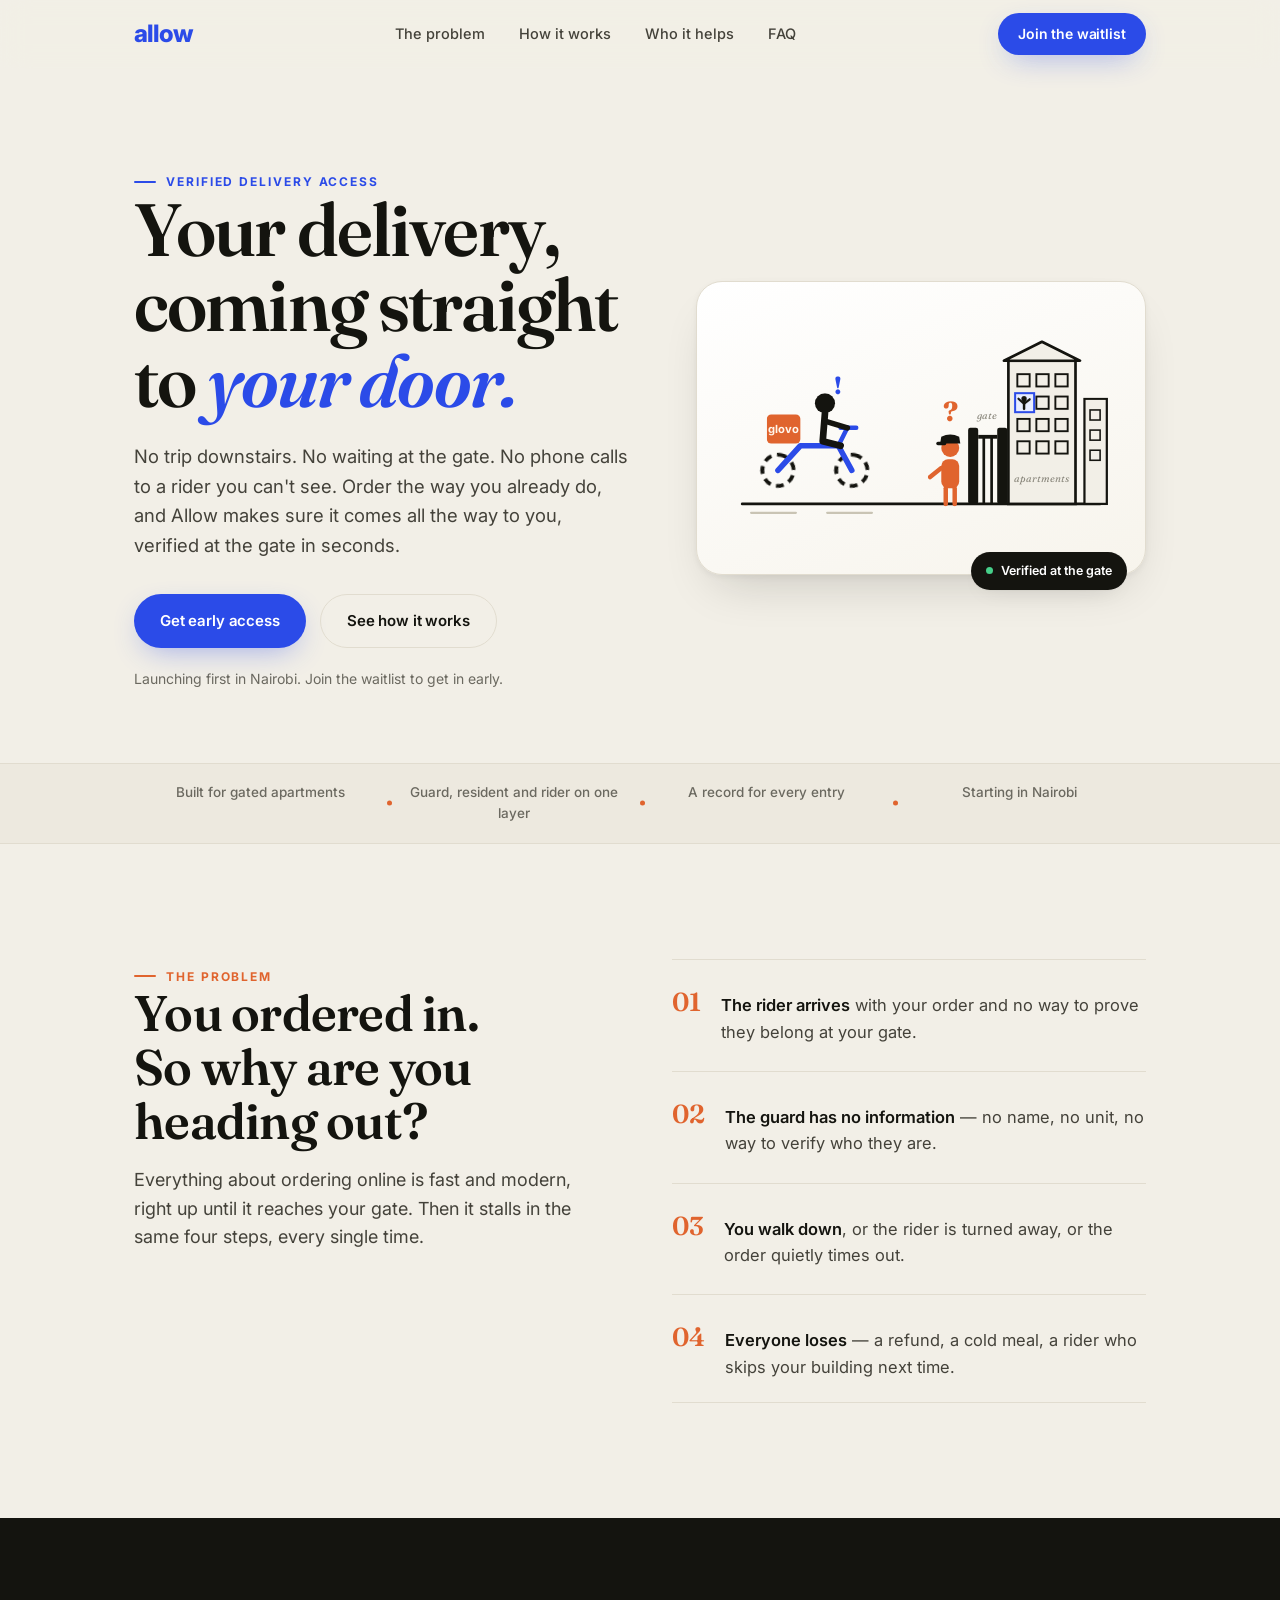
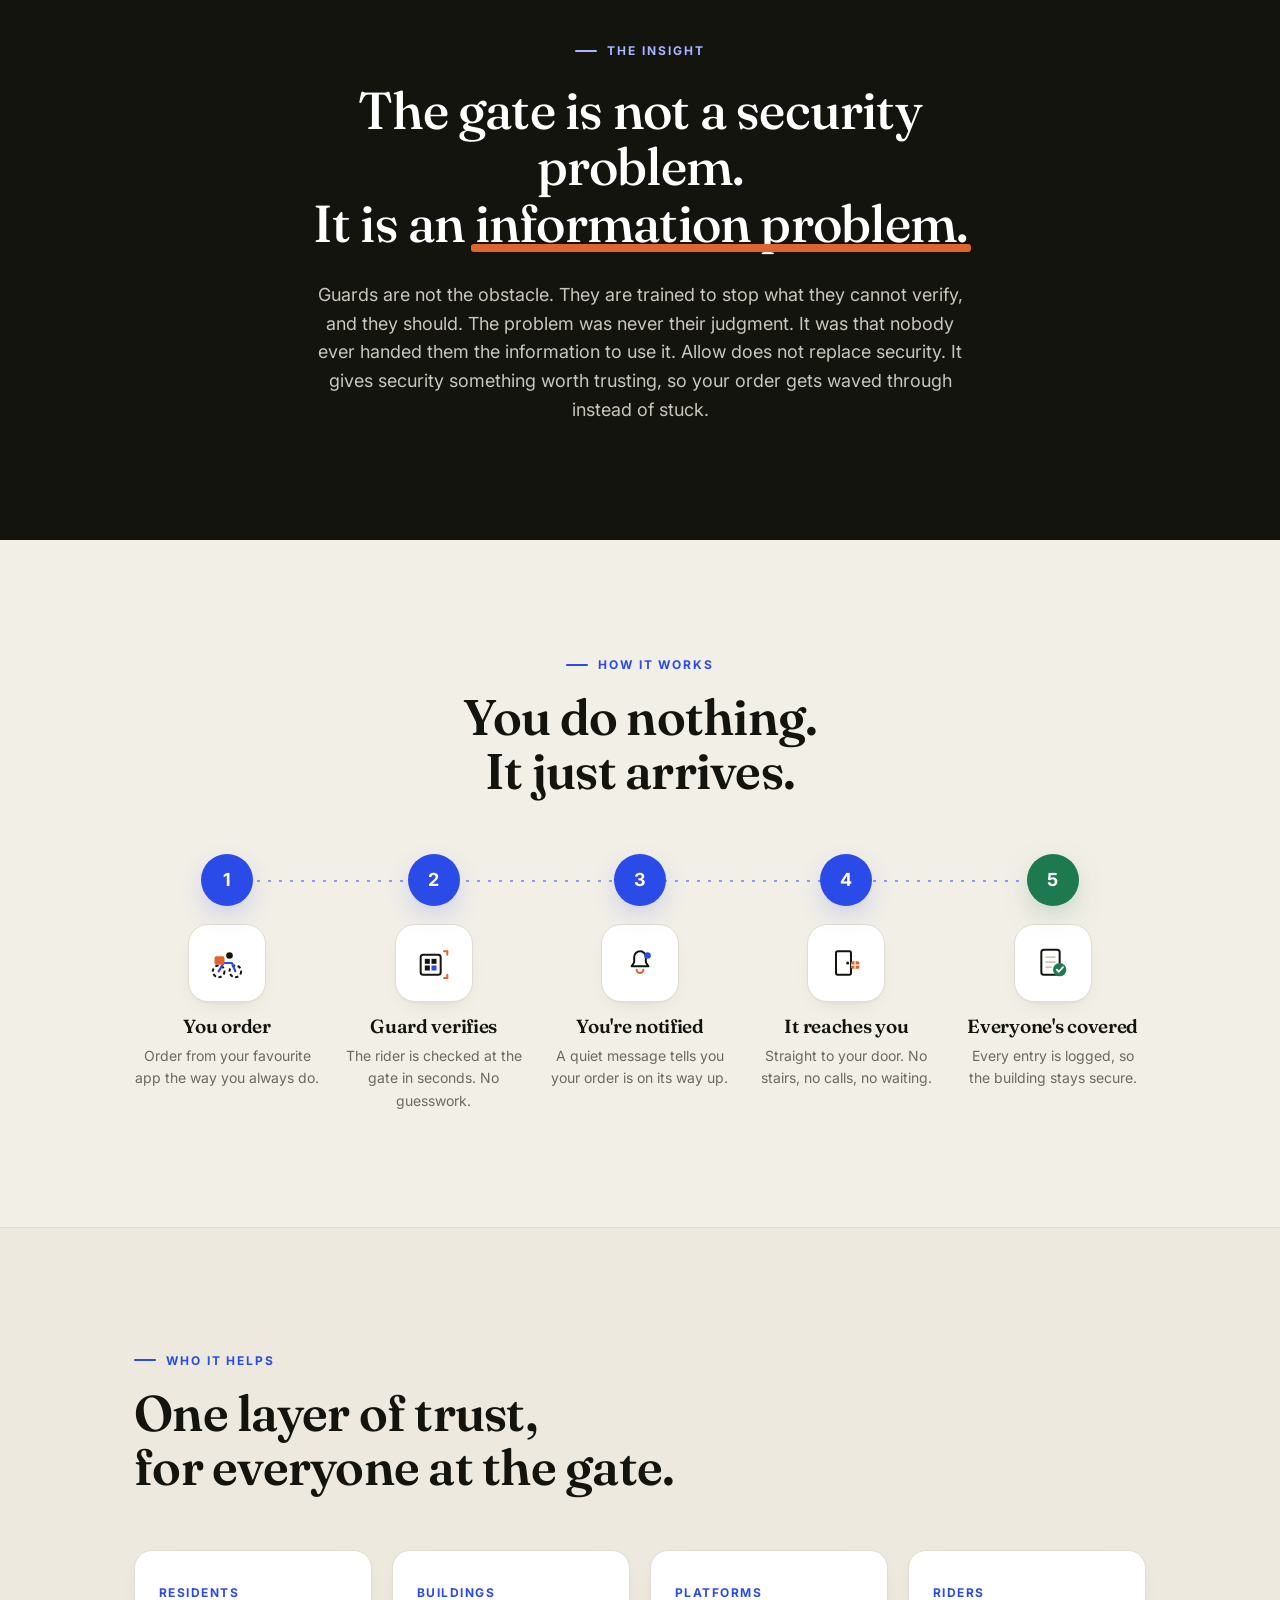
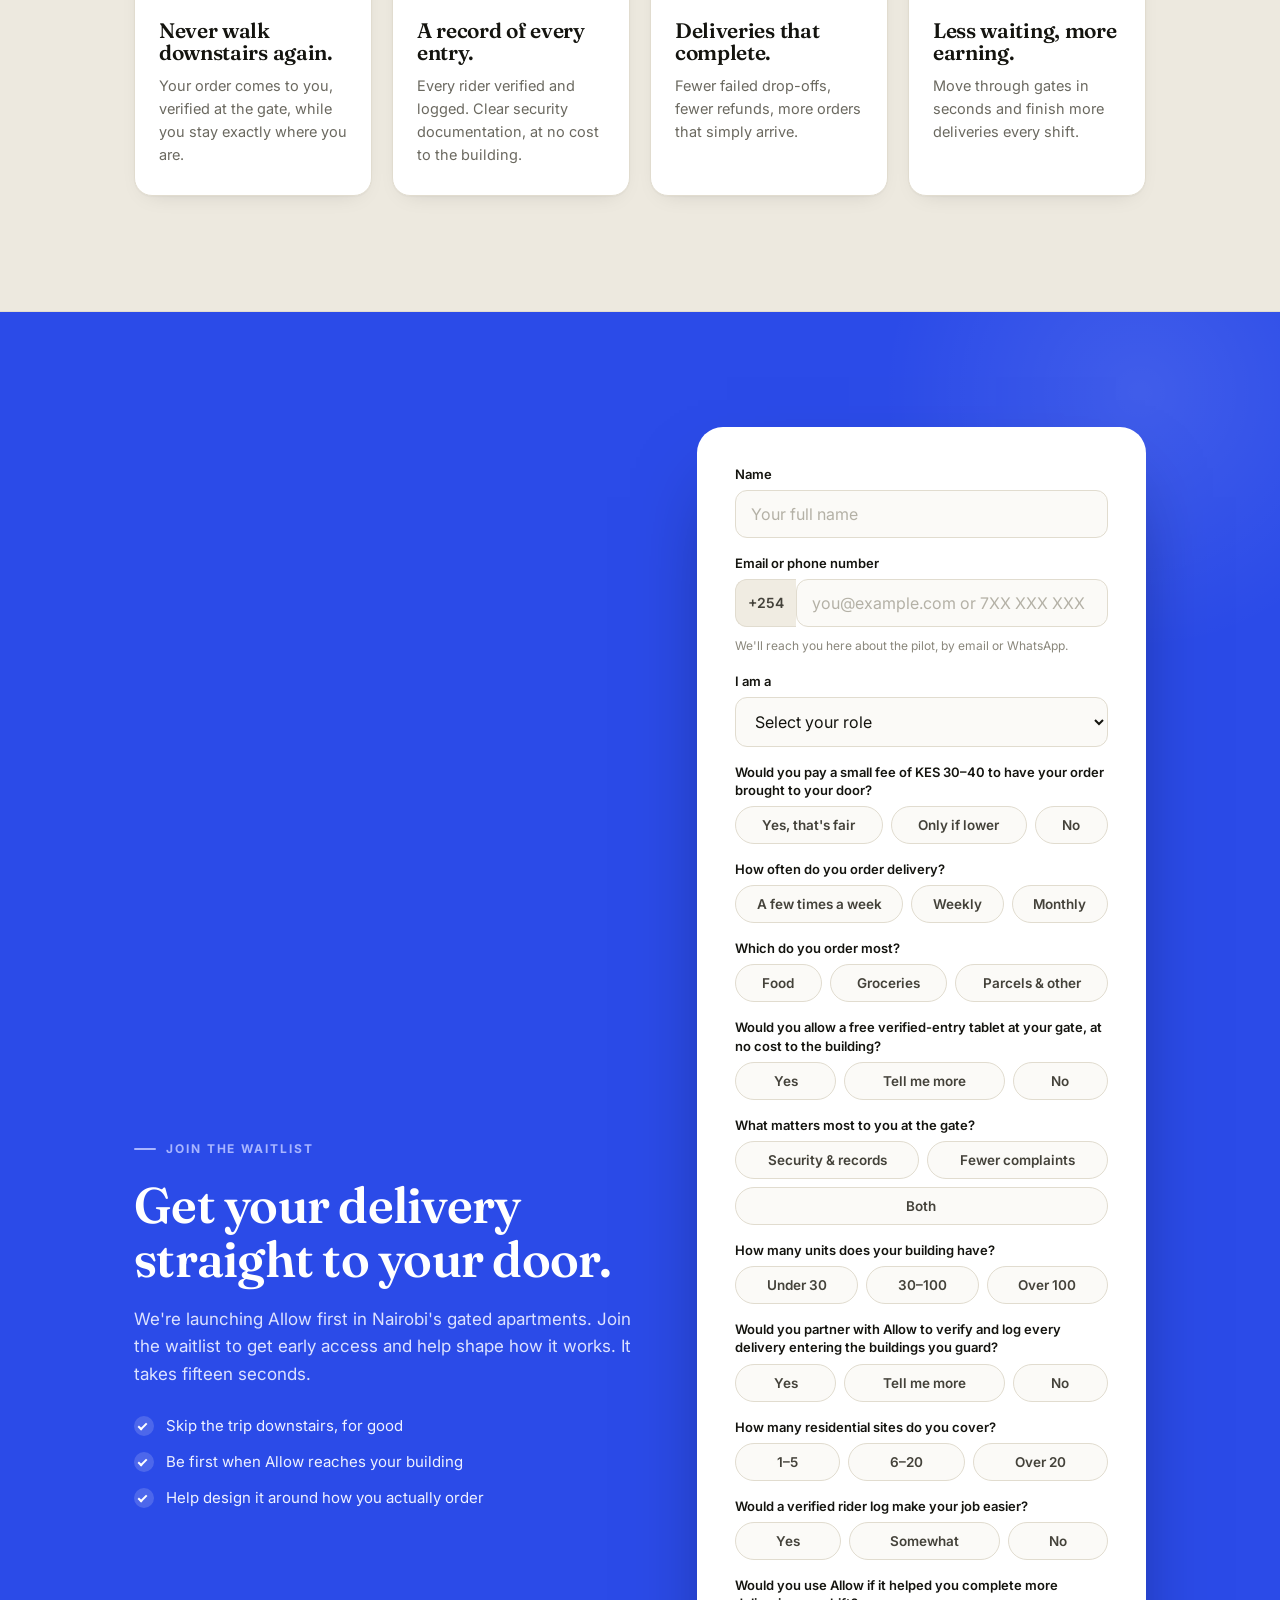
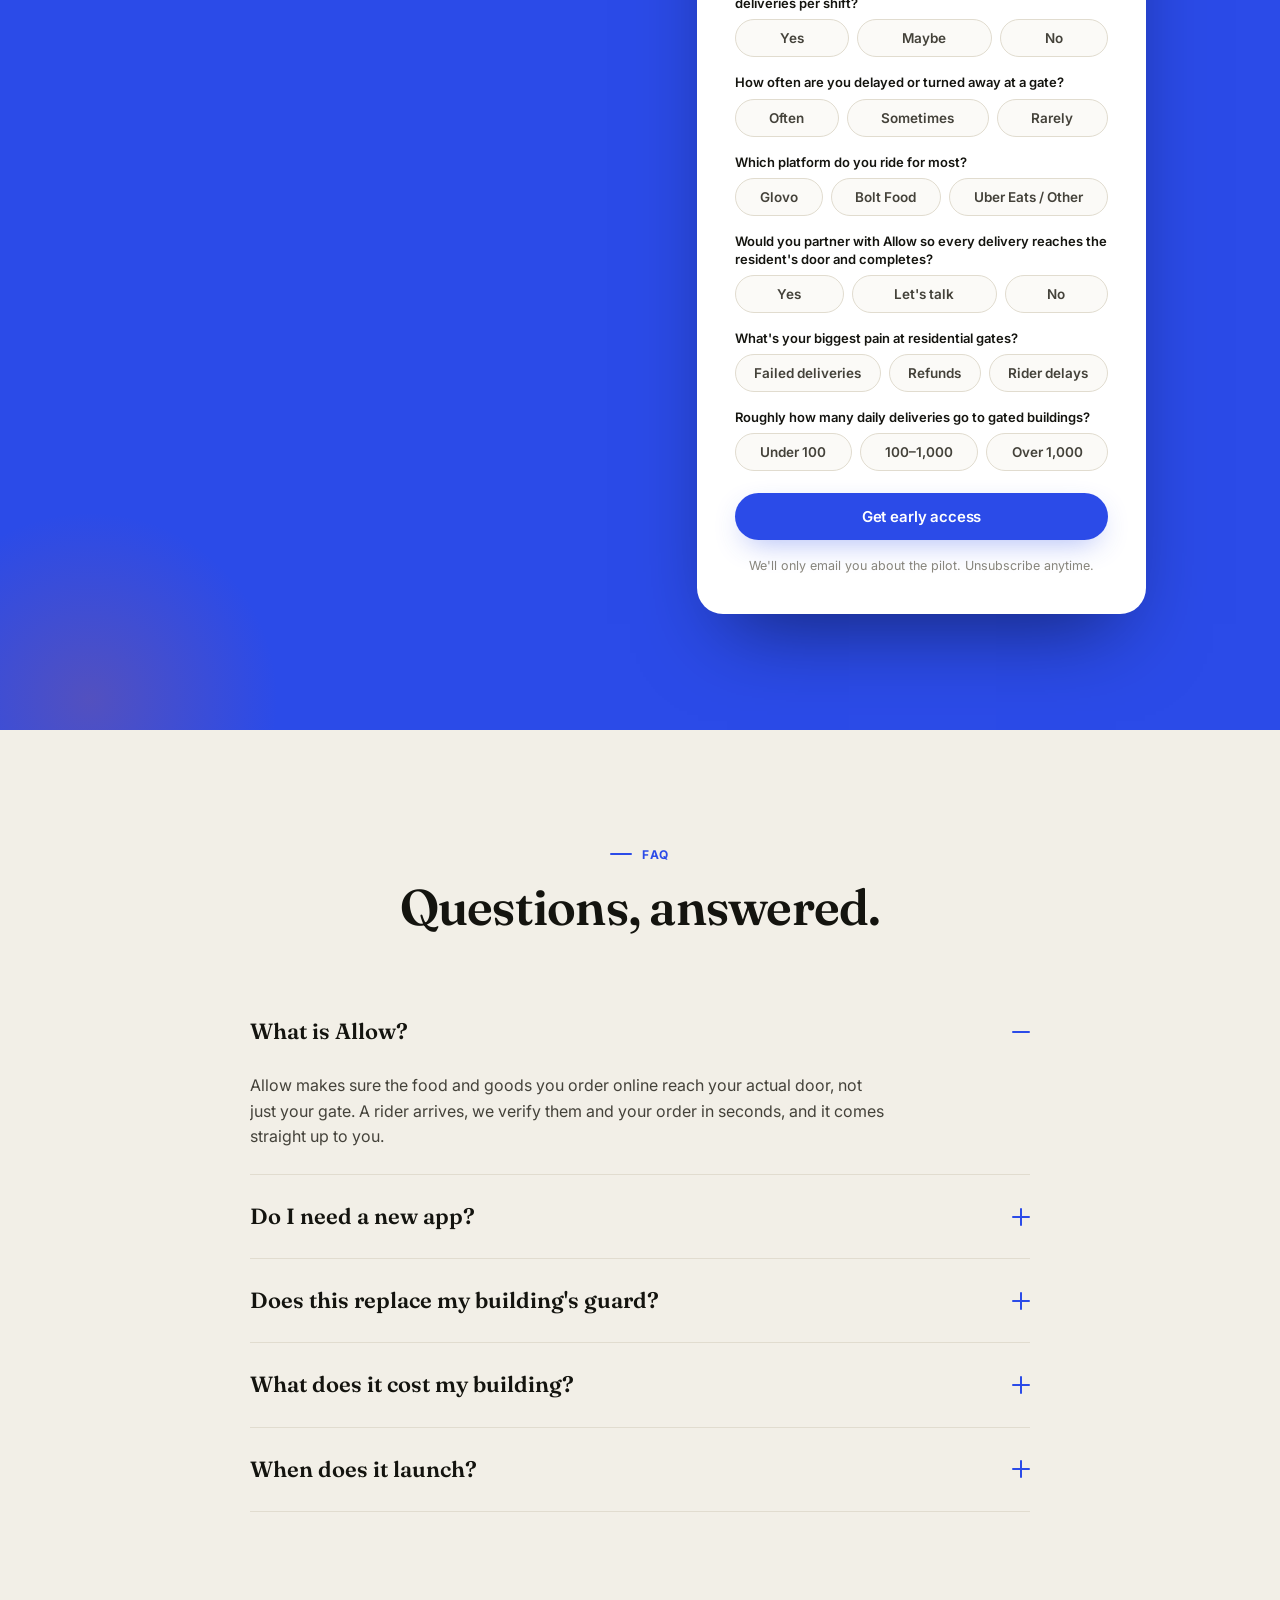
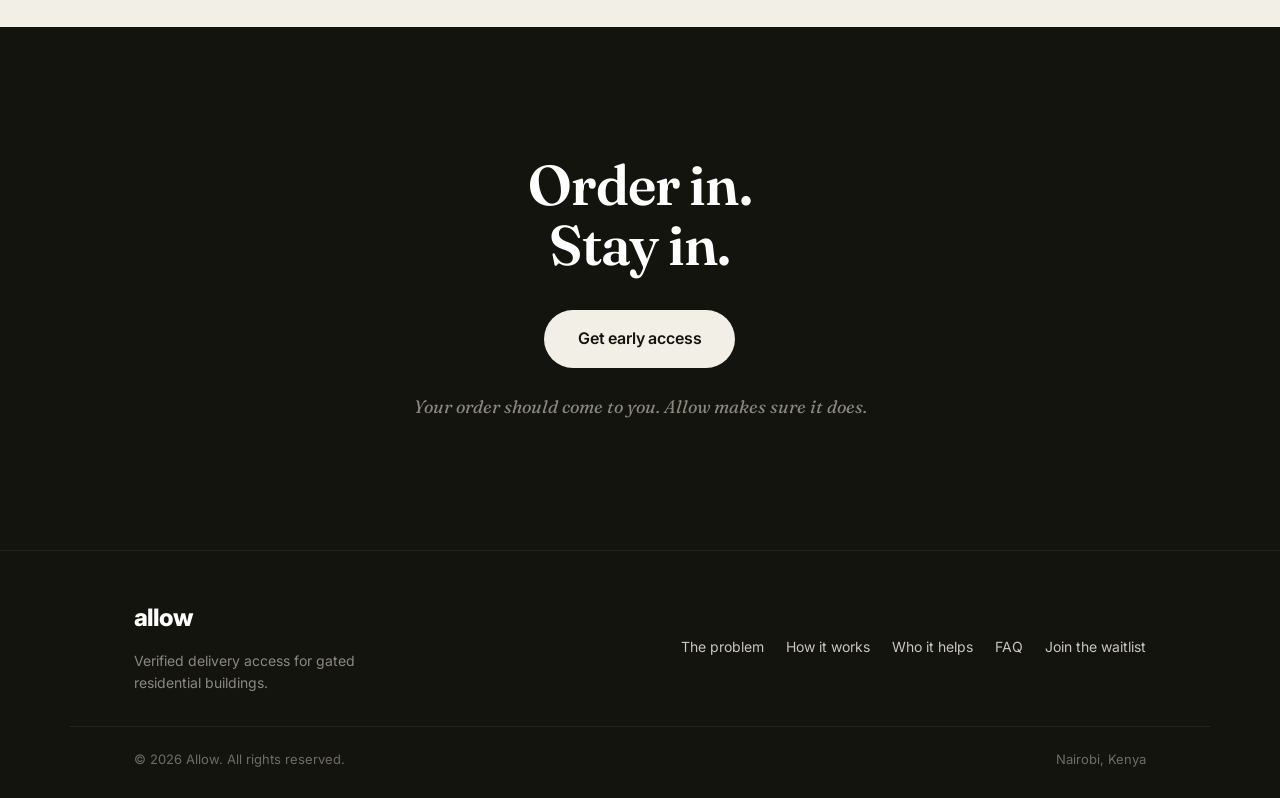
==== commit eed01a9f: "Add files via upload" ====
--- a/index.html
+++ b/index.html
@@ -3,10 +3,10 @@
 <head>
 <meta charset="UTF-8">
 <meta name="viewport" content="width=device-width, initial-scale=1.0">
-<title>Allow — Your delivery, straight to your door</title>
+<title>Allow — Your delivery, coming straight to your door</title>
 <meta name="description" content="Order from Glovo, Bolt or Carrefour and have it brought straight to your door, verified at the gate, no trip downstairs. Join the waitlist for the Nairobi pilot.">
 <meta name="theme-color" content="#F2EFE7">
-<meta property="og:title" content="Allow — Your delivery, straight to your door">
+<meta property="og:title" content="Allow — Your delivery, coming straight to your door">
 <meta property="og:description" content="No trip downstairs. No waiting at the gate. Your order comes to you. Join the Nairobi waitlist.">
 <meta property="og:type" content="website">
 <meta property="og:locale" content="en_KE">
@@ -50,7 +50,7 @@
       <div class="hero-copy reveal">
         <span class="eyebrow">Verified delivery access</span>
         <h1 class="hero-headline">
-          Your delivery,<br>straight to <em>your door.</em>
+          Your delivery,<br>coming straight to <em>your door.</em>
         </h1>
         <p class="hero-text">
           No trip downstairs. No waiting at the gate. No phone calls to a rider you can't see.
@@ -280,42 +280,89 @@
               <option value="" disabled selected>Select your role</option>
               <option value="resident">Resident</option>
               <option value="manager">Building or property manager</option>
-              <option value="developer">Property developer</option>
               <option value="security">Security company</option>
               <option value="rider">Delivery rider</option>
               <option value="platform">Delivery platform</option>
             </select>
           </div>
 
-          <!-- Conditional: resident willingness to pay -->
+          <!-- Resident -->
           <div class="form-branch" id="branch-resident" hidden>
             <div class="form-row">
-              <label>Would you pay a small fee of KES 30&ndash;40 to have your order brought to your door instead of the gate?</label>
-              <div class="chip-choice" data-name="pay">
-                <button type="button" data-value="Yes, that's fair">Yes, that's fair</button>
-                <button type="button" data-value="Only if it were lower">Only if lower</button>
-                <button type="button" data-value="No">No</button>
-              </div>
+              <label>Would you pay a small fee of KES 30&ndash;40 to have your order brought to your door?</label>
+              <div class="chip-choice" data-name="q1"><button type="button" data-value="Yes, that's fair">Yes, that's fair</button><button type="button" data-value="Only if lower">Only if lower</button><button type="button" data-value="No">No</button></div>
             </div>
             <div class="form-row">
               <label>How often do you order delivery?</label>
-              <div class="chip-choice" data-name="freq">
-                <button type="button" data-value="A few times a week">A few times a week</button>
-                <button type="button" data-value="About once a week">Weekly</button>
-                <button type="button" data-value="A few times a month">Monthly</button>
-              </div>
-            </div>
-          </div>
-
-          <!-- Conditional: building/dev/security willingness to allow -->
-          <div class="form-branch" id="branch-building" hidden>
+              <div class="chip-choice" data-name="q2"><button type="button" data-value="A few times a week">A few times a week</button><button type="button" data-value="Weekly">Weekly</button><button type="button" data-value="Monthly">Monthly</button></div>
+            </div>
+            <div class="form-row">
+              <label>Which do you order most?</label>
+              <div class="chip-choice" data-name="q3"><button type="button" data-value="Food">Food</button><button type="button" data-value="Groceries">Groceries</button><button type="button" data-value="Parcels & other">Parcels & other</button></div>
+            </div>
+          </div>
+
+          <!-- Building / property manager -->
+          <div class="form-branch" id="branch-manager" hidden>
             <div class="form-row">
               <label>Would you allow a free verified-entry tablet at your gate, at no cost to the building?</label>
-              <div class="chip-choice" data-name="allow">
-                <button type="button" data-value="Yes">Yes</button>
-                <button type="button" data-value="I'd want to know more">Tell me more</button>
-                <button type="button" data-value="No">No</button>
-              </div>
+              <div class="chip-choice" data-name="q1"><button type="button" data-value="Yes">Yes</button><button type="button" data-value="Tell me more">Tell me more</button><button type="button" data-value="No">No</button></div>
+            </div>
+            <div class="form-row">
+              <label>What matters most to you at the gate?</label>
+              <div class="chip-choice" data-name="q2"><button type="button" data-value="Security & records">Security & records</button><button type="button" data-value="Fewer complaints">Fewer complaints</button><button type="button" data-value="Both">Both</button></div>
+            </div>
+            <div class="form-row">
+              <label>How many units does your building have?</label>
+              <div class="chip-choice" data-name="q3"><button type="button" data-value="Under 30">Under 30</button><button type="button" data-value="30-100">30&ndash;100</button><button type="button" data-value="Over 100">Over 100</button></div>
+            </div>
+          </div>
+
+          <!-- Security company -->
+          <div class="form-branch" id="branch-security" hidden>
+            <div class="form-row">
+              <label>Would you partner with Allow to verify and log every delivery entering the buildings you guard?</label>
+              <div class="chip-choice" data-name="q1"><button type="button" data-value="Yes">Yes</button><button type="button" data-value="Tell me more">Tell me more</button><button type="button" data-value="No">No</button></div>
+            </div>
+            <div class="form-row">
+              <label>How many residential sites do you cover?</label>
+              <div class="chip-choice" data-name="q2"><button type="button" data-value="1-5">1&ndash;5</button><button type="button" data-value="6-20">6&ndash;20</button><button type="button" data-value="Over 20">Over 20</button></div>
+            </div>
+            <div class="form-row">
+              <label>Would a verified rider log make your job easier?</label>
+              <div class="chip-choice" data-name="q3"><button type="button" data-value="Yes">Yes</button><button type="button" data-value="Somewhat">Somewhat</button><button type="button" data-value="No">No</button></div>
+            </div>
+          </div>
+
+          <!-- Delivery rider -->
+          <div class="form-branch" id="branch-rider" hidden>
+            <div class="form-row">
+              <label>Would you use Allow if it helped you complete more deliveries per shift?</label>
+              <div class="chip-choice" data-name="q1"><button type="button" data-value="Yes">Yes</button><button type="button" data-value="Maybe">Maybe</button><button type="button" data-value="No">No</button></div>
+            </div>
+            <div class="form-row">
+              <label>How often are you delayed or turned away at a gate?</label>
+              <div class="chip-choice" data-name="q2"><button type="button" data-value="Often">Often</button><button type="button" data-value="Sometimes">Sometimes</button><button type="button" data-value="Rarely">Rarely</button></div>
+            </div>
+            <div class="form-row">
+              <label>Which platform do you ride for most?</label>
+              <div class="chip-choice" data-name="q3"><button type="button" data-value="Glovo">Glovo</button><button type="button" data-value="Bolt Food">Bolt Food</button><button type="button" data-value="Uber Eats / Other">Uber Eats / Other</button></div>
+            </div>
+          </div>
+
+          <!-- Delivery platform -->
+          <div class="form-branch" id="branch-platform" hidden>
+            <div class="form-row">
+              <label>Would you partner with Allow so every delivery reaches the resident's door and completes?</label>
+              <div class="chip-choice" data-name="q1"><button type="button" data-value="Yes">Yes</button><button type="button" data-value="Let's talk">Let's talk</button><button type="button" data-value="No">No</button></div>
+            </div>
+            <div class="form-row">
+              <label>What's your biggest pain at residential gates?</label>
+              <div class="chip-choice" data-name="q2"><button type="button" data-value="Failed deliveries">Failed deliveries</button><button type="button" data-value="Refunds">Refunds</button><button type="button" data-value="Rider delays">Rider delays</button></div>
+            </div>
+            <div class="form-row">
+              <label>Roughly how many daily deliveries go to gated buildings?</label>
+              <div class="chip-choice" data-name="q3"><button type="button" data-value="Under 100">Under 100</button><button type="button" data-value="100-1,000">100&ndash;1,000</button><button type="button" data-value="Over 1,000">Over 1,000</button></div>
             </div>
           </div>
 
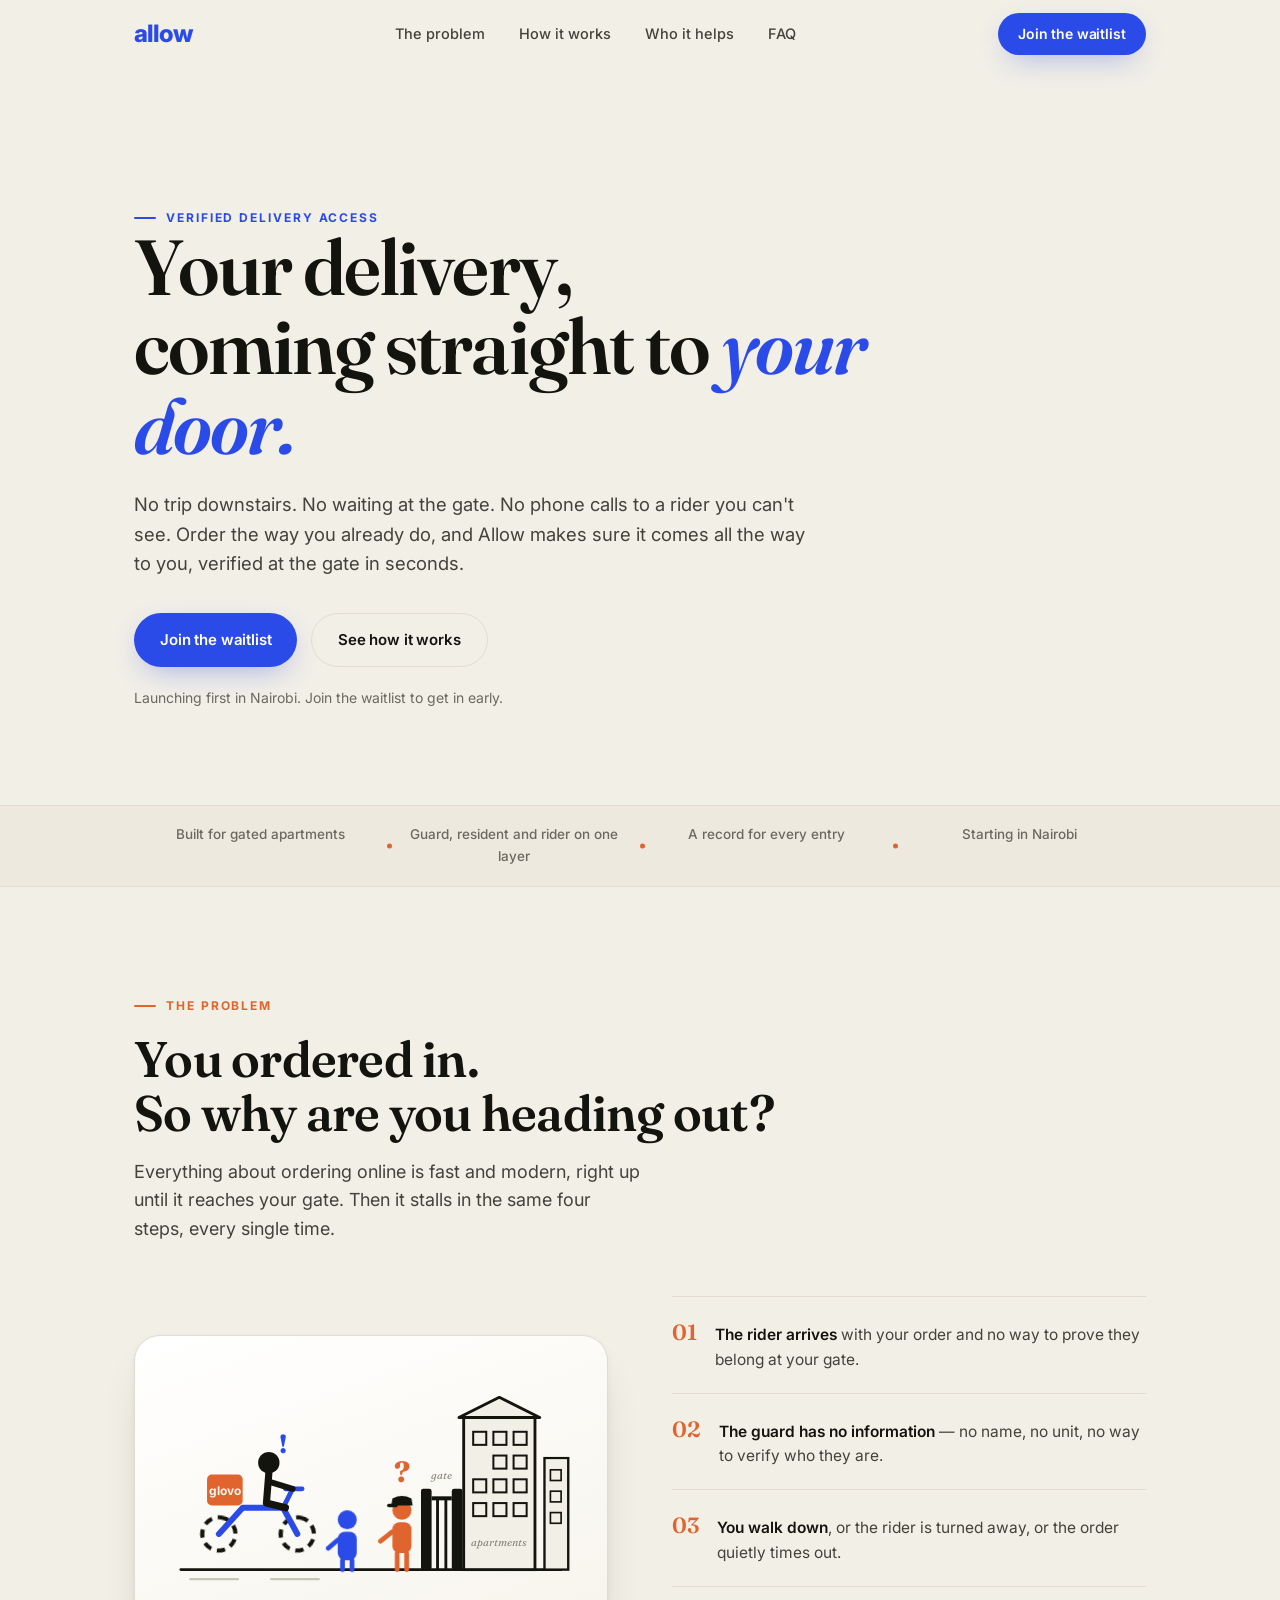
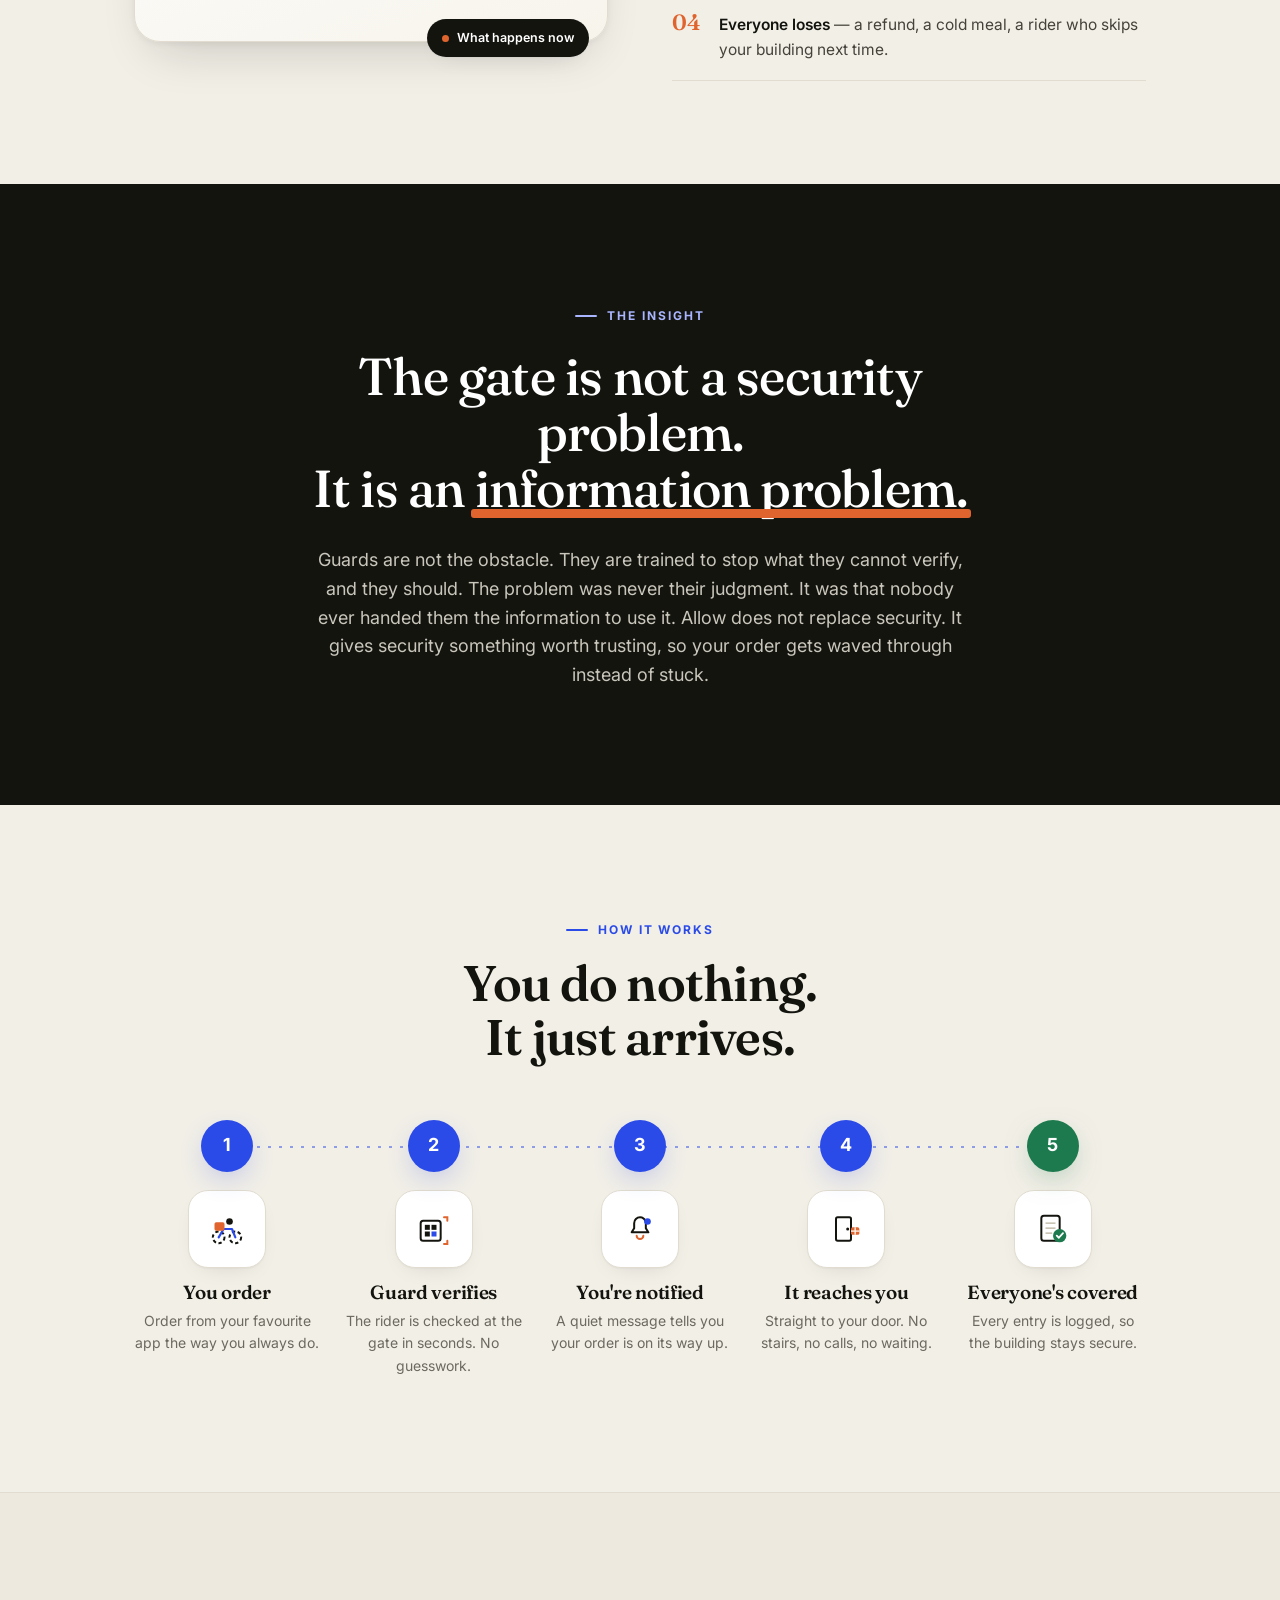
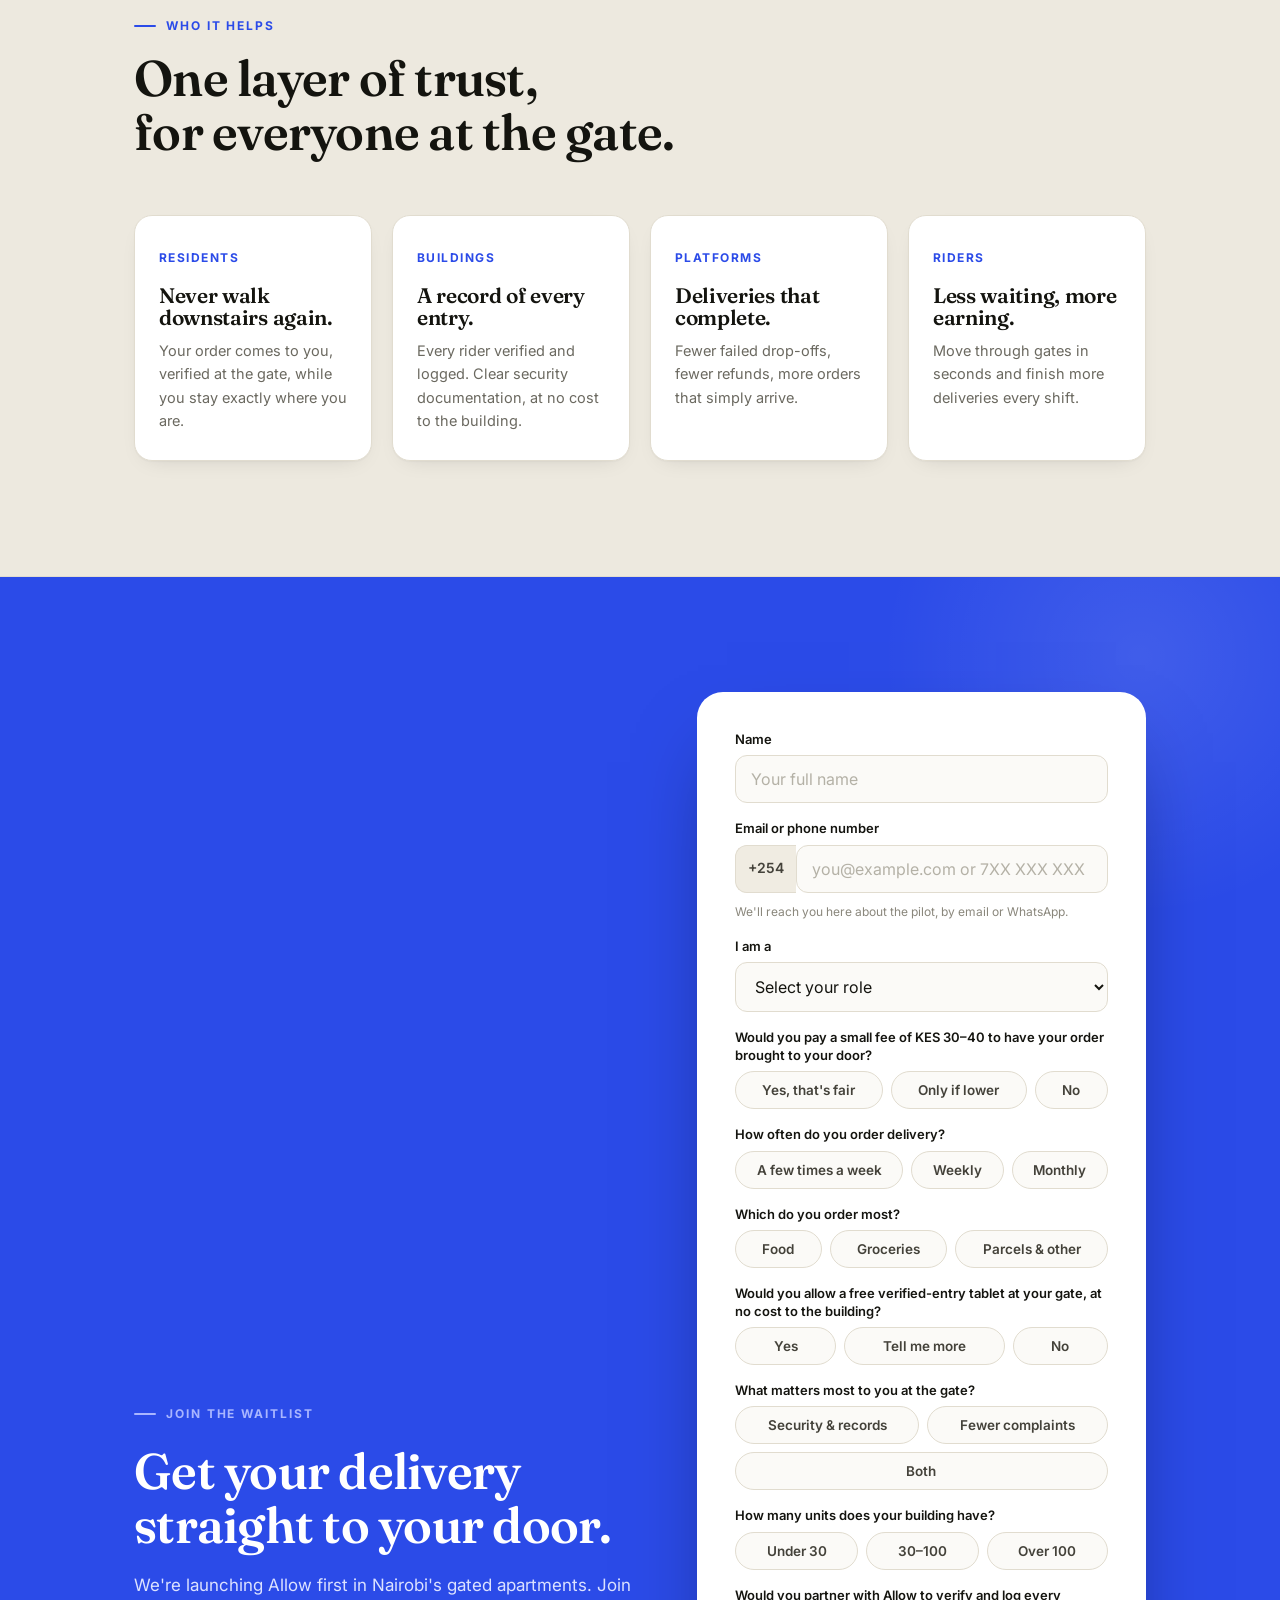
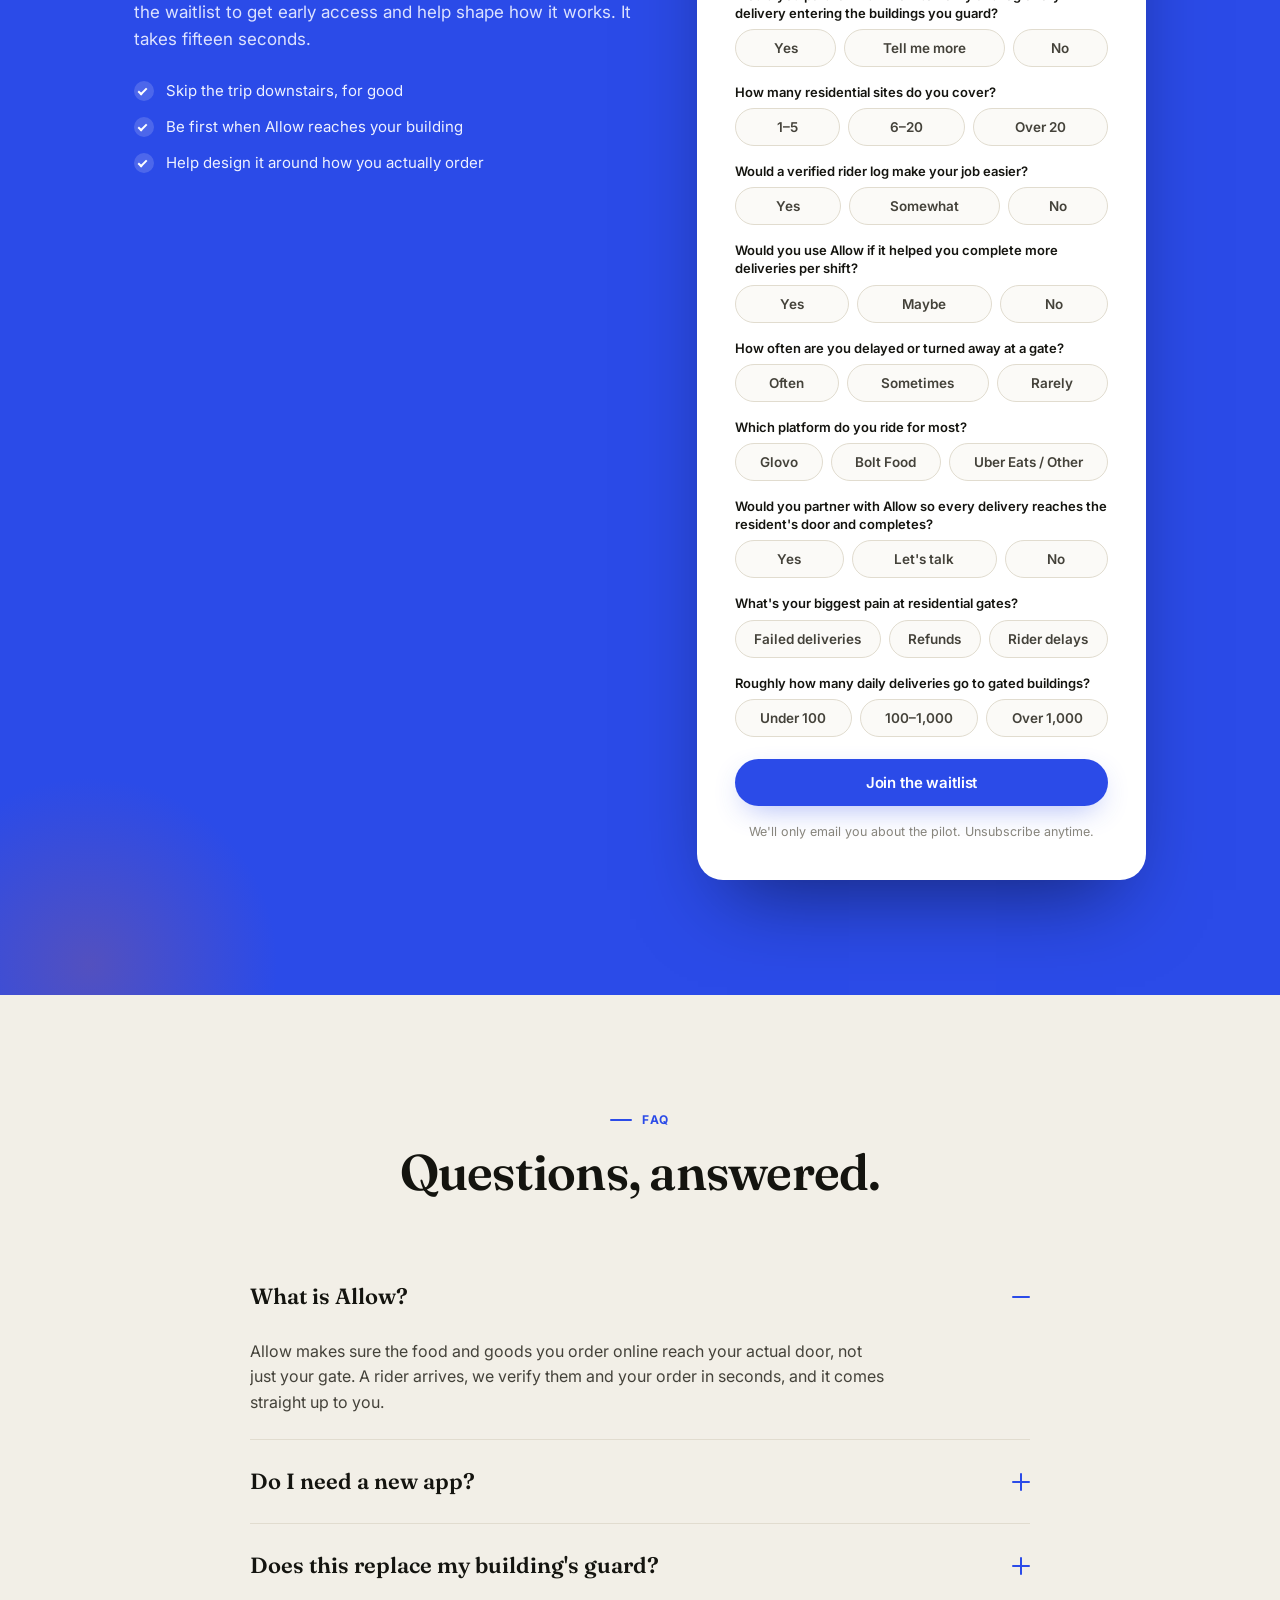
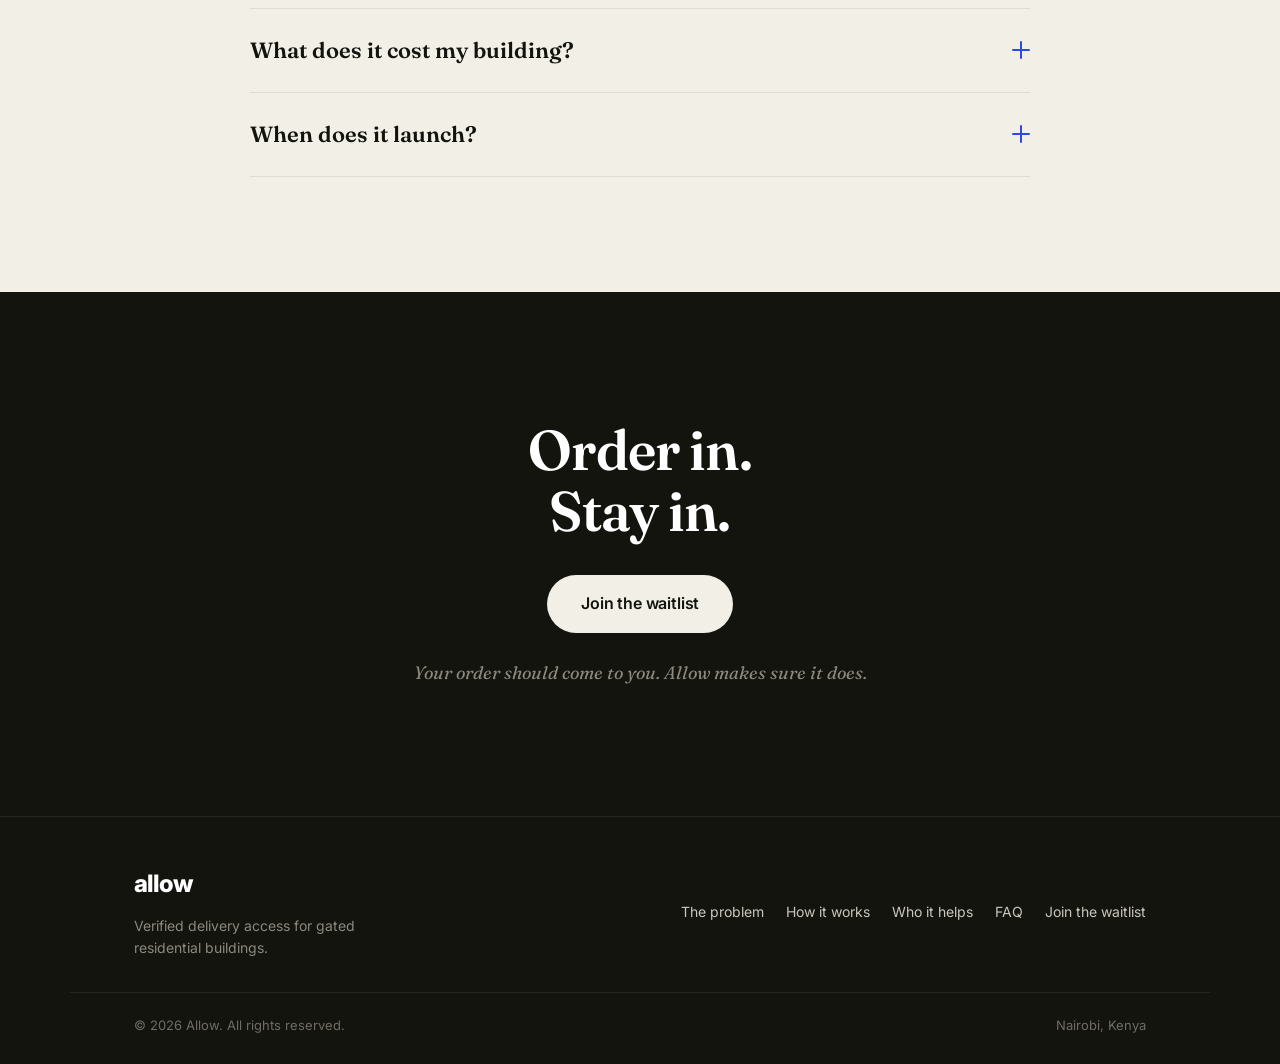
==== commit 7a2129e9: "Add files via upload" ====
--- a/index.html
+++ b/index.html
@@ -45,8 +45,8 @@
 <main id="top">
 
   <!-- HERO -->
-  <section class="hero">
-    <div class="container hero-inner">
+  <section class="hero hero-solo">
+    <div class="container">
       <div class="hero-copy reveal">
         <span class="eyebrow">Verified delivery access</span>
         <h1 class="hero-headline">
@@ -58,83 +58,10 @@
           verified at the gate in seconds.
         </p>
         <div class="hero-actions">
-          <a href="#waitlist" class="btn btn-primary">Get early access</a>
+          <a href="#waitlist" class="btn btn-primary">Join the waitlist</a>
           <a href="#how" class="btn btn-ghost">See how it works</a>
         </div>
         <p class="hero-sub">Launching first in Nairobi. Join the waitlist to get in early.</p>
-      </div>
-
-      <div class="hero-visual reveal" aria-hidden="true">
-        <div class="scene-frame">
-          <svg class="scene" viewBox="0 0 340 200" xmlns="http://www.w3.org/2000/svg" role="img" aria-label="A delivery rider stops at an apartment gate while a guard checks and a resident waits at a window">
-            <line x1="10" y1="168" x2="330" y2="168" stroke="#14140F" stroke-width="2.4" stroke-linecap="round"/>
-            <line x1="18" y1="176" x2="58" y2="176" stroke="#C9C4B4" stroke-width="2" stroke-linecap="round"/>
-            <line x1="86" y1="176" x2="126" y2="176" stroke="#C9C4B4" stroke-width="2" stroke-linecap="round"/>
-            <g class="scene-building">
-              <rect x="248" y="40" width="60" height="128" fill="#F2EFE7" stroke="#14140F" stroke-width="2.4"/>
-              <path d="M244 40 L278 23 L312 40 Z" fill="#F2EFE7" stroke="#14140F" stroke-width="2.4" stroke-linejoin="round"/>
-              <rect x="256" y="52" width="11" height="11" fill="none" stroke="#14140F" stroke-width="1.7"/>
-              <rect x="273" y="52" width="11" height="11" fill="none" stroke="#14140F" stroke-width="1.7"/>
-              <rect x="290" y="52" width="11" height="11" fill="none" stroke="#14140F" stroke-width="1.7"/>
-              <rect x="273" y="72" width="11" height="11" fill="none" stroke="#14140F" stroke-width="1.7"/>
-              <rect x="290" y="72" width="11" height="11" fill="none" stroke="#14140F" stroke-width="1.7"/>
-              <rect x="256" y="92" width="11" height="11" fill="none" stroke="#14140F" stroke-width="1.7"/>
-              <rect x="273" y="92" width="11" height="11" fill="none" stroke="#14140F" stroke-width="1.7"/>
-              <rect x="290" y="92" width="11" height="11" fill="none" stroke="#14140F" stroke-width="1.7"/>
-              <rect x="256" y="112" width="11" height="11" fill="none" stroke="#14140F" stroke-width="1.7"/>
-              <rect x="273" y="112" width="11" height="11" fill="none" stroke="#14140F" stroke-width="1.7"/>
-              <rect x="290" y="112" width="11" height="11" fill="none" stroke="#14140F" stroke-width="1.7"/>
-              <!-- tenant window, lit, waving; no wifi arcs -->
-              <g class="scene-tenant">
-                <rect x="254" y="69" width="17" height="17" fill="#E8EDFF" stroke="#2B4BE8" stroke-width="1.8"/>
-                <circle cx="262" cy="74" r="2.4" fill="#14140F"/>
-                <line x1="262" y1="76.4" x2="262" y2="83" stroke="#14140F" stroke-width="2.2" stroke-linecap="round"/>
-                <line x1="262" y1="78.5" x2="257" y2="74" stroke="#14140F" stroke-width="2" stroke-linecap="round" class="scene-wave"/>
-                <line x1="262" y1="78.5" x2="267" y2="74.5" stroke="#14140F" stroke-width="2" stroke-linecap="round"/>
-              </g>
-              <rect x="316" y="74" width="20" height="94" fill="#F2EFE7" stroke="#14140F" stroke-width="2"/>
-              <rect x="321" y="84" width="9" height="9" fill="none" stroke="#14140F" stroke-width="1.4"/>
-              <rect x="321" y="102" width="9" height="9" fill="none" stroke="#14140F" stroke-width="1.4"/>
-              <rect x="321" y="120" width="9" height="9" fill="none" stroke="#14140F" stroke-width="1.4"/>
-            </g>
-            <text x="278" y="148" font-family="Fraunces, Georgia, serif" font-size="9" font-style="italic" fill="#8A877C" text-anchor="middle">apartments</text>
-            <g class="scene-gate">
-              <rect x="212" y="100" width="9" height="68" rx="2" fill="#14140F"/>
-              <rect x="238" y="100" width="9" height="68" rx="2" fill="#14140F"/>
-              <line x1="221" y1="108" x2="238" y2="108" stroke="#14140F" stroke-width="3.4"/>
-              <line x1="226" y1="108" x2="226" y2="168" stroke="#14140F" stroke-width="2.4"/>
-              <line x1="233" y1="108" x2="233" y2="168" stroke="#14140F" stroke-width="2.4"/>
-            </g>
-            <text x="229" y="92" font-family="Fraunces, Georgia, serif" font-size="9" font-style="italic" fill="#8A877C" text-anchor="middle">gate</text>
-            <g class="scene-guard">
-              <ellipse cx="196" cy="118" rx="8" ry="8" fill="#E0642E"/>
-              <path d="M187 114 L205 114 L204 108 Q196 104 188 108 Z" fill="#14140F"/>
-              <line x1="185" y1="114" x2="191" y2="114" stroke="#14140F" stroke-width="3" stroke-linecap="round"/>
-              <rect x="188" y="128" width="16" height="26" rx="6" fill="#E0642E"/>
-              <line x1="188" y1="136" x2="178" y2="144" stroke="#E0642E" stroke-width="4" stroke-linecap="round"/>
-              <line x1="192" y1="154" x2="192" y2="168" stroke="#E0642E" stroke-width="4" stroke-linecap="round"/>
-              <line x1="200" y1="154" x2="200" y2="168" stroke="#E0642E" stroke-width="4" stroke-linecap="round"/>
-            </g>
-            <text class="scene-q" x="196" y="94" font-family="Fraunces, Georgia, serif" font-size="24" font-weight="700" fill="#E0642E" text-anchor="middle">?</text>
-            <g class="scene-rider">
-              <g class="scene-wheel" style="transform-origin:42px 138px"><circle cx="42" cy="138" r="14" fill="none" stroke="#14140F" stroke-width="3.4" stroke-dasharray="7 5"/></g>
-              <g class="scene-wheel" style="transform-origin:108px 138px"><circle cx="108" cy="138" r="14" fill="none" stroke="#14140F" stroke-width="3.4" stroke-dasharray="7 5"/></g>
-              <path d="M42 138 L62 116 L96 116 L108 138" fill="none" stroke="#2B4BE8" stroke-width="5" stroke-linecap="round" stroke-linejoin="round"/>
-              <line x1="96" y1="116" x2="104" y2="100" stroke="#2B4BE8" stroke-width="4" stroke-linecap="round"/>
-              <line x1="98" y1="100" x2="112" y2="100" stroke="#2B4BE8" stroke-width="4" stroke-linecap="round"/>
-              <rect x="32" y="88" width="30" height="26" rx="4" fill="#E0642E"/>
-              <text x="47" y="105" font-family="Inter, Arial, sans-serif" font-size="10" font-weight="700" fill="#FFF6EC" text-anchor="middle">glovo</text>
-              <circle cx="84" cy="78" r="9" fill="#14140F"/>
-              <path d="M84 87 L82 112 L98 116" fill="none" stroke="#14140F" stroke-width="6" stroke-linecap="round" stroke-linejoin="round"/>
-              <line x1="84" y1="94" x2="104" y2="100" stroke="#14140F" stroke-width="5" stroke-linecap="round"/>
-              <text class="scene-ex" x="96" y="70" font-family="Fraunces, Georgia, serif" font-size="21" font-weight="700" fill="#2B4BE8" text-anchor="middle">!</text>
-            </g>
-          </svg>
-          <div class="scene-chip">
-            <span class="scene-chip-dot"></span>
-            Verified at the gate
-          </div>
-        </div>
       </div>
     </div>
   </section>
@@ -153,21 +80,105 @@
 
   <!-- PROBLEM -->
   <section class="problem" id="problem">
-    <div class="container problem-inner">
-      <div class="problem-copy reveal">
+    <div class="container">
+      <div class="problem-head reveal">
         <span class="eyebrow eyebrow-orange">The problem</span>
-        <h2 class="section-title">You ordered in.<br>So why are you<br>heading out?</h2>
+        <h2 class="section-title">You ordered in.<br>So why are you heading out?</h2>
         <p class="section-lead">
           Everything about ordering online is fast and modern, right up until it reaches your gate.
           Then it stalls in the same four steps, every single time.
         </p>
       </div>
-      <ol class="problem-steps reveal">
-        <li class="problem-step"><span class="problem-num">01</span><p><strong>The rider arrives</strong> with your order and no way to prove they belong at your gate.</p></li>
-        <li class="problem-step"><span class="problem-num">02</span><p><strong>The guard has no information</strong> — no name, no unit, no way to verify who they are.</p></li>
-        <li class="problem-step"><span class="problem-num">03</span><p><strong>You walk down</strong>, or the rider is turned away, or the order quietly times out.</p></li>
-        <li class="problem-step"><span class="problem-num">04</span><p><strong>Everyone loses</strong> — a refund, a cold meal, a rider who skips your building next time.</p></li>
-      </ol>
+
+      <div class="problem-body">
+        <div class="problem-visual reveal" aria-hidden="true">
+          <div class="scene-frame">
+            <svg class="scene" viewBox="0 0 340 200" xmlns="http://www.w3.org/2000/svg" role="img" aria-label="A delivery rider stops at an apartment gate, the guard cannot verify them, and the resident has to come down">
+              <line x1="10" y1="168" x2="330" y2="168" stroke="#14140F" stroke-width="2.4" stroke-linecap="round"/>
+              <line x1="18" y1="176" x2="58" y2="176" stroke="#C9C4B4" stroke-width="2" stroke-linecap="round"/>
+              <line x1="86" y1="176" x2="126" y2="176" stroke="#C9C4B4" stroke-width="2" stroke-linecap="round"/>
+              <g class="scene-building">
+                <rect x="248" y="40" width="60" height="128" fill="#F2EFE7" stroke="#14140F" stroke-width="2.4"/>
+                <path d="M244 40 L278 23 L312 40 Z" fill="#F2EFE7" stroke="#14140F" stroke-width="2.4" stroke-linejoin="round"/>
+                <rect x="256" y="52" width="11" height="11" fill="none" stroke="#14140F" stroke-width="1.7"/>
+                <rect x="273" y="52" width="11" height="11" fill="none" stroke="#14140F" stroke-width="1.7"/>
+                <rect x="290" y="52" width="11" height="11" fill="none" stroke="#14140F" stroke-width="1.7"/>
+                <rect x="273" y="72" width="11" height="11" fill="none" stroke="#14140F" stroke-width="1.7"/>
+                <rect x="290" y="72" width="11" height="11" fill="none" stroke="#14140F" stroke-width="1.7"/>
+                <rect x="256" y="92" width="11" height="11" fill="none" stroke="#14140F" stroke-width="1.7"/>
+                <rect x="273" y="92" width="11" height="11" fill="none" stroke="#14140F" stroke-width="1.7"/>
+                <rect x="290" y="92" width="11" height="11" fill="none" stroke="#14140F" stroke-width="1.7"/>
+                <rect x="256" y="112" width="11" height="11" fill="none" stroke="#14140F" stroke-width="1.7"/>
+                <rect x="273" y="112" width="11" height="11" fill="none" stroke="#14140F" stroke-width="1.7"/>
+                <rect x="290" y="112" width="11" height="11" fill="none" stroke="#14140F" stroke-width="1.7"/>
+                <!-- tenant window: lit, then empties as they leave -->
+                <g class="scene-tenant">
+                  <rect x="254" y="69" width="17" height="17" fill="#E8EDFF" stroke="#2B4BE8" stroke-width="1.8"/>
+                  <circle cx="262" cy="74" r="2.4" fill="#14140F"/>
+                  <line x1="262" y1="76.4" x2="262" y2="83" stroke="#14140F" stroke-width="2.2" stroke-linecap="round"/>
+                  <line x1="262" y1="78.5" x2="257" y2="74" stroke="#14140F" stroke-width="2" stroke-linecap="round" class="scene-wave"/>
+                  <line x1="262" y1="78.5" x2="267" y2="74.5" stroke="#14140F" stroke-width="2" stroke-linecap="round"/>
+                </g>
+                <rect x="316" y="74" width="20" height="94" fill="#F2EFE7" stroke="#14140F" stroke-width="2"/>
+                <rect x="321" y="84" width="9" height="9" fill="none" stroke="#14140F" stroke-width="1.4"/>
+                <rect x="321" y="102" width="9" height="9" fill="none" stroke="#14140F" stroke-width="1.4"/>
+                <rect x="321" y="120" width="9" height="9" fill="none" stroke="#14140F" stroke-width="1.4"/>
+              </g>
+              <text x="278" y="148" font-family="Fraunces, Georgia, serif" font-size="9" font-style="italic" fill="#8A877C" text-anchor="middle">apartments</text>
+              <g class="scene-gate">
+                <rect x="212" y="100" width="9" height="68" rx="2" fill="#14140F"/>
+                <rect x="238" y="100" width="9" height="68" rx="2" fill="#14140F"/>
+                <line x1="221" y1="108" x2="238" y2="108" stroke="#14140F" stroke-width="3.4"/>
+                <line x1="226" y1="108" x2="226" y2="168" stroke="#14140F" stroke-width="2.4"/>
+                <line x1="233" y1="108" x2="233" y2="168" stroke="#14140F" stroke-width="2.4"/>
+              </g>
+              <text x="229" y="92" font-family="Fraunces, Georgia, serif" font-size="9" font-style="italic" fill="#8A877C" text-anchor="middle">gate</text>
+              <!-- resident who has to come down -->
+              <g class="scene-resident">
+                <circle cx="150" cy="126" r="8" fill="#2B4BE8"/>
+                <rect x="142" y="136" width="16" height="24" rx="6" fill="#2B4BE8"/>
+                <line x1="142" y1="143" x2="134" y2="150" stroke="#2B4BE8" stroke-width="4" stroke-linecap="round"/>
+                <line x1="146" y1="160" x2="146" y2="168" stroke="#2B4BE8" stroke-width="4" stroke-linecap="round"/>
+                <line x1="154" y1="160" x2="154" y2="168" stroke="#2B4BE8" stroke-width="4" stroke-linecap="round"/>
+              </g>
+              <g class="scene-guard">
+                <ellipse cx="196" cy="118" rx="8" ry="8" fill="#E0642E"/>
+                <path d="M187 114 L205 114 L204 108 Q196 104 188 108 Z" fill="#14140F"/>
+                <line x1="185" y1="114" x2="191" y2="114" stroke="#14140F" stroke-width="3" stroke-linecap="round"/>
+                <rect x="188" y="128" width="16" height="26" rx="6" fill="#E0642E"/>
+                <line x1="188" y1="136" x2="178" y2="144" stroke="#E0642E" stroke-width="4" stroke-linecap="round"/>
+                <line x1="192" y1="154" x2="192" y2="168" stroke="#E0642E" stroke-width="4" stroke-linecap="round"/>
+                <line x1="200" y1="154" x2="200" y2="168" stroke="#E0642E" stroke-width="4" stroke-linecap="round"/>
+              </g>
+              <text class="scene-q" x="196" y="94" font-family="Fraunces, Georgia, serif" font-size="24" font-weight="700" fill="#E0642E" text-anchor="middle">?</text>
+              <g class="scene-rider">
+                <g class="scene-wheel" style="transform-origin:42px 138px"><circle cx="42" cy="138" r="14" fill="none" stroke="#14140F" stroke-width="3.4" stroke-dasharray="7 5"/></g>
+                <g class="scene-wheel" style="transform-origin:108px 138px"><circle cx="108" cy="138" r="14" fill="none" stroke="#14140F" stroke-width="3.4" stroke-dasharray="7 5"/></g>
+                <path d="M42 138 L62 116 L96 116 L108 138" fill="none" stroke="#2B4BE8" stroke-width="5" stroke-linecap="round" stroke-linejoin="round"/>
+                <line x1="96" y1="116" x2="104" y2="100" stroke="#2B4BE8" stroke-width="4" stroke-linecap="round"/>
+                <line x1="98" y1="100" x2="112" y2="100" stroke="#2B4BE8" stroke-width="4" stroke-linecap="round"/>
+                <rect x="32" y="88" width="30" height="26" rx="4" fill="#E0642E"/>
+                <text x="47" y="105" font-family="Inter, Arial, sans-serif" font-size="10" font-weight="700" fill="#FFF6EC" text-anchor="middle">glovo</text>
+                <circle cx="84" cy="78" r="9" fill="#14140F"/>
+                <path d="M84 87 L82 112 L98 116" fill="none" stroke="#14140F" stroke-width="6" stroke-linecap="round" stroke-linejoin="round"/>
+                <line x1="84" y1="94" x2="104" y2="100" stroke="#14140F" stroke-width="5" stroke-linecap="round"/>
+                <text class="scene-ex" x="96" y="70" font-family="Fraunces, Georgia, serif" font-size="21" font-weight="700" fill="#2B4BE8" text-anchor="middle">!</text>
+              </g>
+            </svg>
+            <div class="scene-chip">
+              <span class="scene-chip-dot scene-chip-dot-warn"></span>
+              What happens now
+            </div>
+          </div>
+        </div>
+
+        <ol class="problem-steps reveal">
+          <li class="problem-step"><span class="problem-num">01</span><p><strong>The rider arrives</strong> with your order and no way to prove they belong at your gate.</p></li>
+          <li class="problem-step"><span class="problem-num">02</span><p><strong>The guard has no information</strong> — no name, no unit, no way to verify who they are.</p></li>
+          <li class="problem-step"><span class="problem-num">03</span><p><strong>You walk down</strong>, or the rider is turned away, or the order quietly times out.</p></li>
+          <li class="problem-step"><span class="problem-num">04</span><p><strong>Everyone loses</strong> — a refund, a cold meal, a rider who skips your building next time.</p></li>
+        </ol>
+      </div>
     </div>
   </section>
 
@@ -366,7 +377,7 @@
             </div>
           </div>
 
-          <button type="submit" class="btn btn-primary btn-block">Get early access</button>
+          <button type="submit" class="btn btn-primary btn-block">Join the waitlist</button>
           <p class="form-note">We'll only email you about the pilot. Unsubscribe anytime.</p>
         </form>
 
@@ -402,7 +413,7 @@
   <section class="final">
     <div class="container reveal">
       <h2 class="final-title">Order in.<br>Stay in.</h2>
-      <a href="#waitlist" class="btn btn-invert">Get early access</a>
+      <a href="#waitlist" class="btn btn-invert">Join the waitlist</a>
       <p class="final-sub">Your order should come to you. Allow makes sure it does.</p>
     </div>
   </section>
--- a/style.css
+++ b/style.css
@@ -158,13 +158,21 @@
   background: var(--ink); color: #fff; font-size: 12.5px; font-weight: 600;
   padding: 9px 15px; border-radius: var(--r-pill); box-shadow: var(--shadow-sm);
   opacity: 0; transform: translateY(8px);
-  animation: chipIn .7s var(--ease) 3.1s forwards;
-}
-.scene-chip-dot { width: 7px; height: 7px; border-radius: 50%; background: #46D08A; box-shadow: 0 0 0 0 rgba(70,208,138,.6); animation: pulse 2.2s ease-out infinite 3.1s; }
+  animation: chipIn .7s var(--ease) 4.6s forwards;
+}
+.scene-chip-dot { width: 7px; height: 7px; border-radius: 50%; background: #46D08A; box-shadow: 0 0 0 0 rgba(70,208,138,.6); }
 @keyframes chipIn { to { opacity: 1; transform: translateY(0); } }
 @keyframes pulse { 0% { box-shadow: 0 0 0 0 rgba(70,208,138,.55);} 70%{ box-shadow: 0 0 0 8px rgba(70,208,138,0);} 100%{ box-shadow:0 0 0 0 rgba(70,208,138,0);} }
 
 /* Scene animation choreography */
+
+/* Resident forced to come down (problem scene) */
+.scene-resident { opacity: 0; transform: translateX(60px); animation: residentDown 1.5s var(--ease-out) 3.6s forwards; }
+@keyframes residentDown { 0%{ opacity:0; transform: translateX(60px);} 30%{ opacity:1;} 100%{ opacity:1; transform: translateX(0);} }
+/* tenant window empties (light off) as they leave */
+.scene-tenant { opacity: 0; animation: tenantCycle 6.4s var(--ease) .3s forwards; }
+@keyframes tenantCycle { 0%,52%{ opacity:0;} 56%{ opacity:1;} 82%{ opacity:1;} 92%,100%{ opacity:0;} }
+
 .scene-rider { animation: rideIn 2.4s var(--ease-out) .3s both; }
 @keyframes rideIn { from { transform: translateX(-150px); } to { transform: translateX(0); } }
 .scene-wheel { animation: roll 2.4s linear .3s both; }
@@ -172,7 +180,7 @@
 .scene-q { opacity: 0; transform: scale(.4); transform-box: fill-box; transform-origin: center; animation: pop .5s var(--ease) 2.5s forwards; }
 .scene-ex { opacity: 0; transform: scale(.4); transform-box: fill-box; transform-origin: center; animation: pop .5s var(--ease) 3.0s forwards; }
 @keyframes pop { 0%{opacity:0;transform:scale(.4);} 60%{opacity:1;transform:scale(1.18);} 100%{opacity:1;transform:scale(1);} }
-.scene-tenant { opacity: 0; animation: fadeIn .6s var(--ease) 3.4s forwards; }
+
 .scene-wave { transform-box: fill-box; transform-origin: bottom right; animation: wave 1.1s ease-in-out 3.8s 3; }
 @keyframes fadeIn { to { opacity: 1; } }
 @keyframes wave { 0%,100%{ transform: rotate(0deg);} 50%{ transform: rotate(-22deg);} }
@@ -184,15 +192,29 @@
 .strip-grid li::before { content: ""; position: absolute; left: 0; top: 50%; transform: translateY(-50%); width: 5px; height: 5px; border-radius: 50%; background: var(--orange); }
 .strip-grid li:first-child::before { display: none; }
 
-/* ------------------------------- Problem ------------------------------- */
-.problem { padding: clamp(64px, 9vw, 120px) 0; }
-.problem-inner { display: grid; grid-template-columns: 1fr 1fr; gap: clamp(36px, 5vw, 72px); align-items: start; }
-.problem-steps { display: flex; flex-direction: column; gap: 4px; }
-.problem-step { display: grid; grid-template-columns: auto 1fr; gap: 20px; align-items: baseline; padding: 22px 0; border-top: 1px solid var(--line); }
+
+
+
+/* ------------------------------- Hero solo (no visual) ------------------------------- */
+.hero-solo { padding: clamp(64px, 11vw, 132px) 0 clamp(52px, 8vw, 96px); }
+.hero-solo .hero-copy { max-width: 760px; }
+.hero-solo .hero-headline { font-size: clamp(40px, 7vw, 78px); }
+.hero-solo .hero-text { max-width: 56ch; }
+
+/* ------------------------------- Problem (with scene) ------------------------------- */
+.problem { padding: clamp(56px, 8vw, 104px) 0; }
+.problem-head { max-width: 720px; margin-bottom: clamp(32px, 5vw, 52px); }
+.problem-head .section-title { margin-top: 16px; }
+.problem-body { display: grid; grid-template-columns: 1fr 1fr; gap: clamp(32px, 5vw, 64px); align-items: center; }
+.problem-visual { position: relative; }
+.problem-steps { display: flex; flex-direction: column; gap: 2px; }
+.problem-step { display: grid; grid-template-columns: auto 1fr; gap: 18px; align-items: baseline; padding: 18px 0; border-top: 1px solid var(--line); }
 .problem-step:last-child { border-bottom: 1px solid var(--line); }
-.problem-num { font-family: var(--font-serif); font-size: 26px; font-weight: 600; color: var(--orange); font-variant-numeric: tabular-nums; }
-.problem-step p { color: var(--ink-soft); font-size: 16.5px; }
+.problem-num { font-family: var(--font-serif); font-size: 22px; font-weight: 600; color: var(--orange); font-variant-numeric: tabular-nums; }
+.problem-step p { color: var(--ink-soft); font-size: 15.5px; }
 .problem-step strong { color: var(--ink); font-weight: 600; }
+.scene-chip-dot-warn { background: #E0642E; animation: pulseWarn 2.2s ease-out infinite 4.8s; }
+@keyframes pulseWarn { 0%{ box-shadow:0 0 0 0 rgba(224,100,46,.55);} 70%{ box-shadow:0 0 0 8px rgba(224,100,46,0);} 100%{ box-shadow:0 0 0 0 rgba(224,100,46,0);} }
 
 /* ------------------------------- Insight ------------------------------- */
 .insight { padding: clamp(64px, 9vw, 120px) 0; background: var(--ink); color: #fff; text-align: center; }
@@ -329,9 +351,8 @@
 
 /* ------------------------------- Responsive ------------------------------- */
 @media (max-width: 960px) {
-  .hero-inner { grid-template-columns: 1fr; }
-  .hero-visual { order: -1; max-width: 460px; }
-  .problem-inner { grid-template-columns: 1fr; }
+  .problem-body { grid-template-columns: 1fr; }
+  .problem-visual { max-width: 480px; margin: 0 auto; }
   .waitlist-inner { grid-template-columns: 1fr; }
   .who-grid { grid-template-columns: repeat(2, 1fr); }
   .how-track { grid-template-columns: repeat(2, 1fr); gap: 40px 20px; }
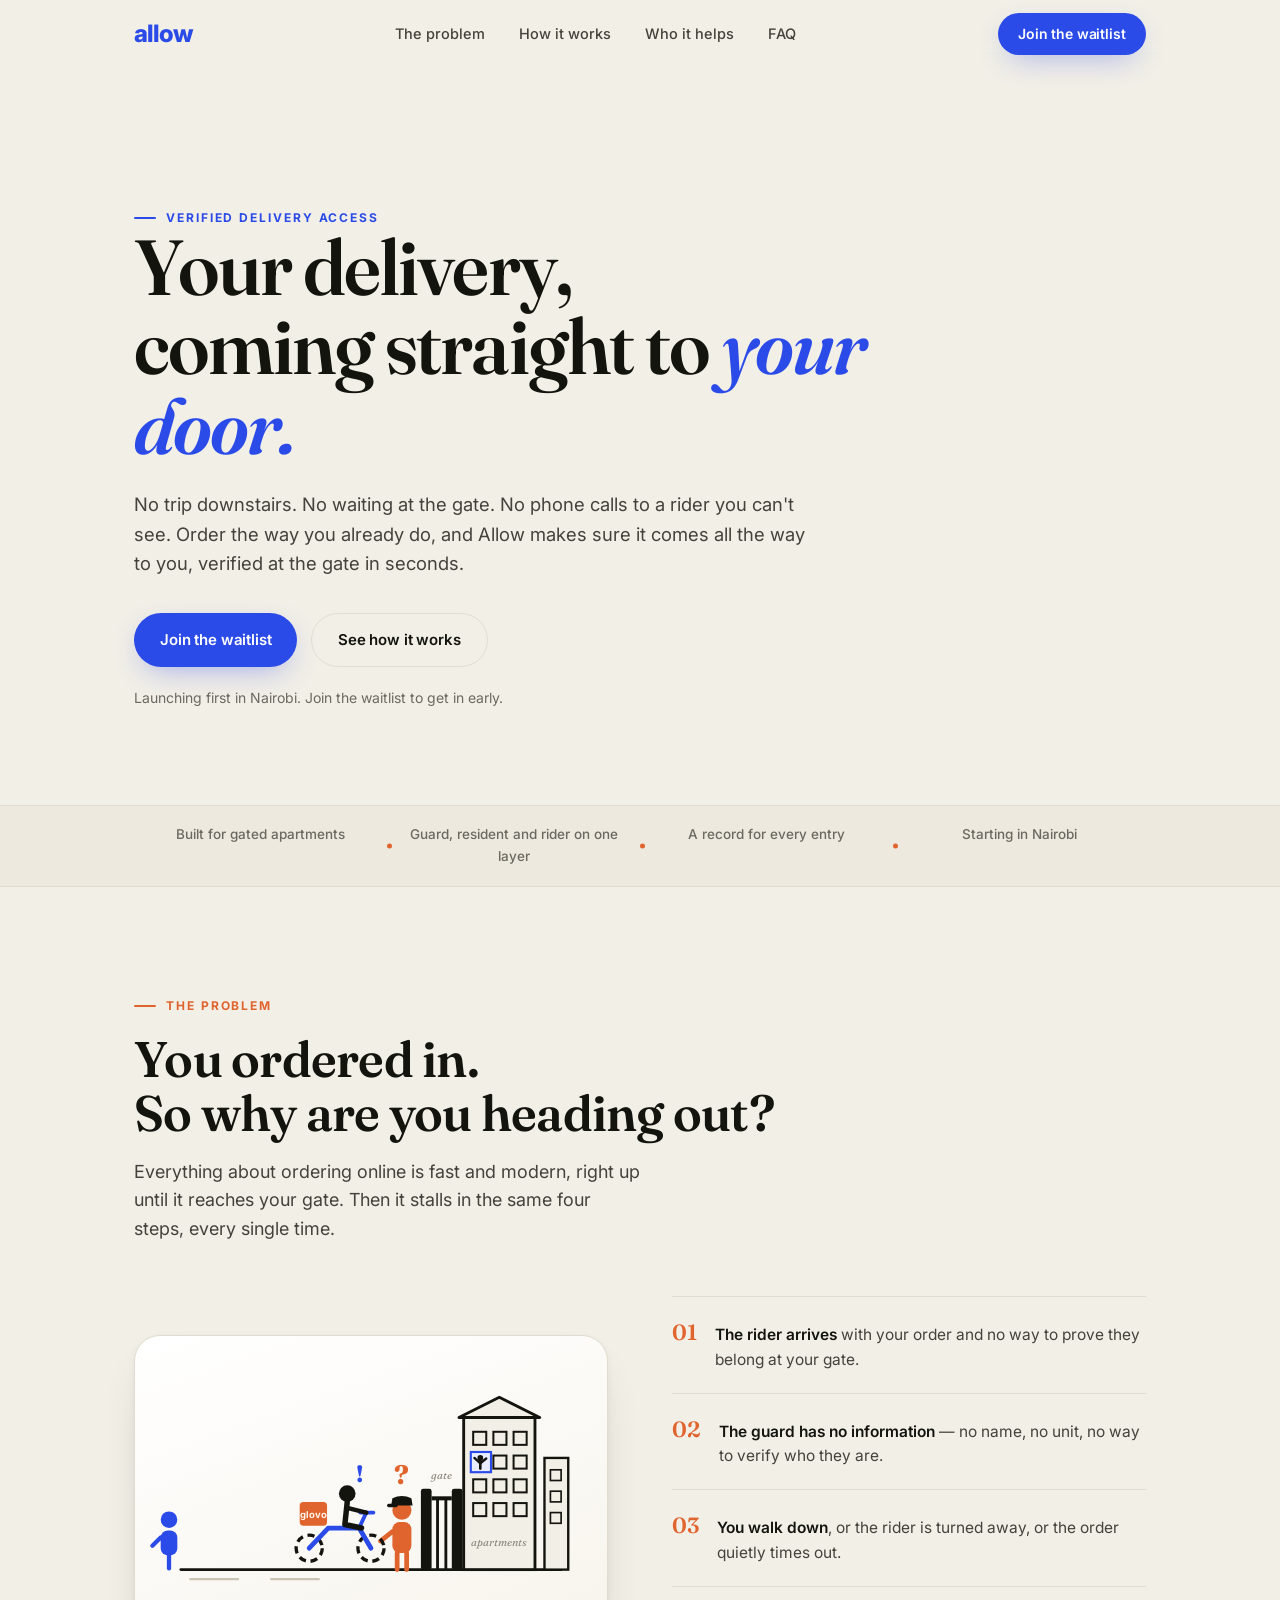
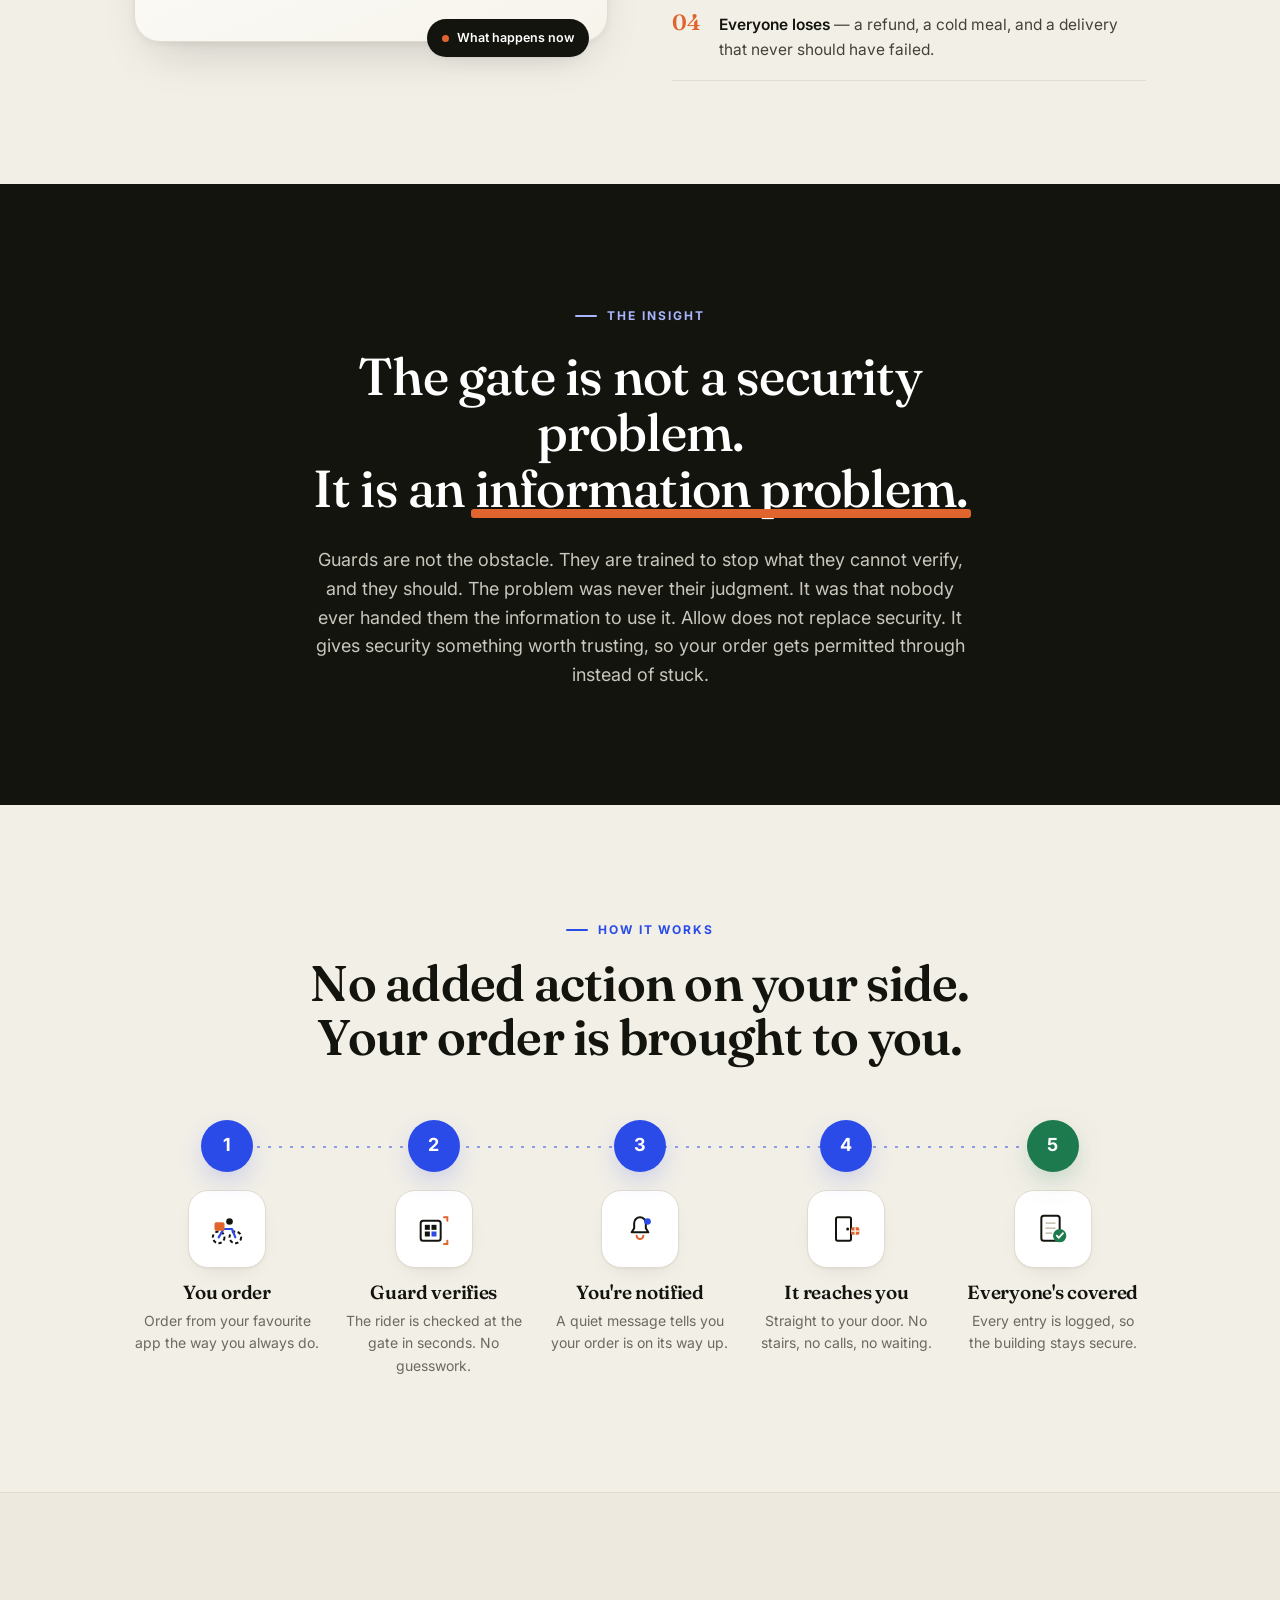
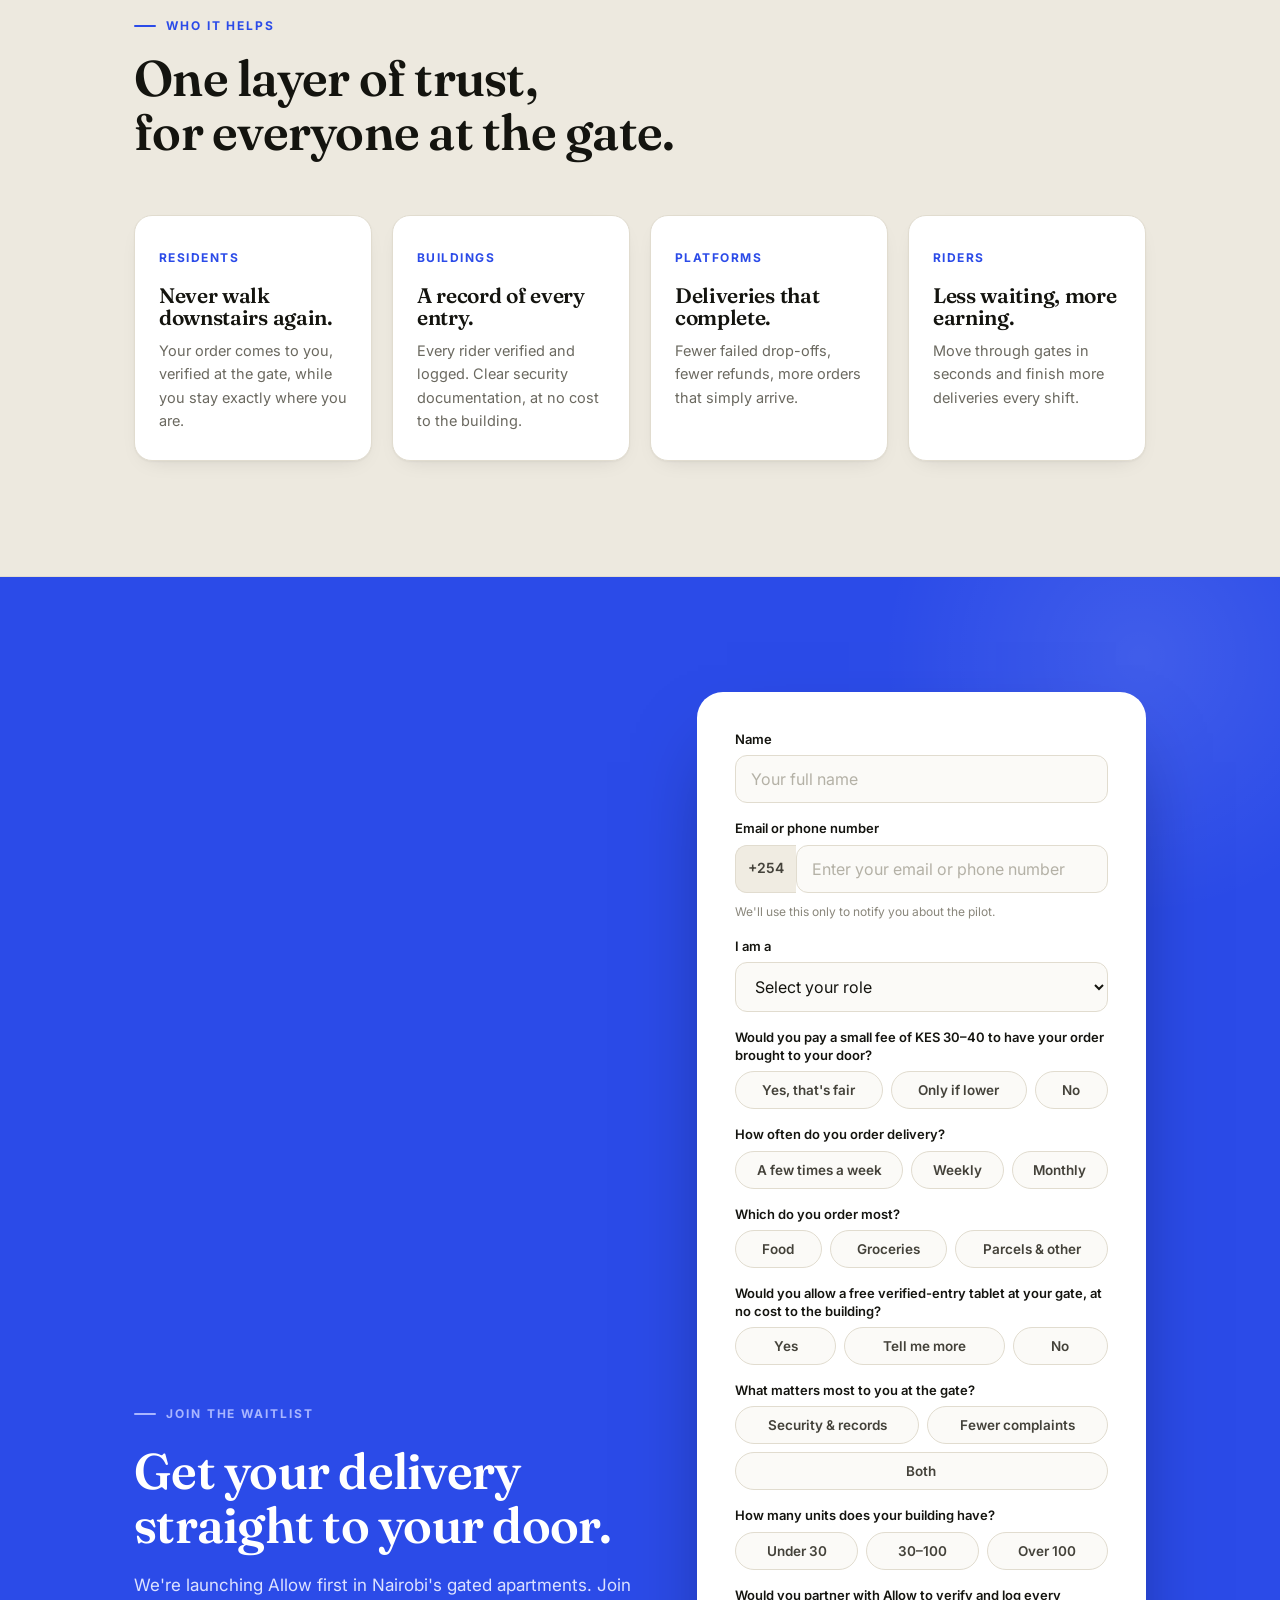
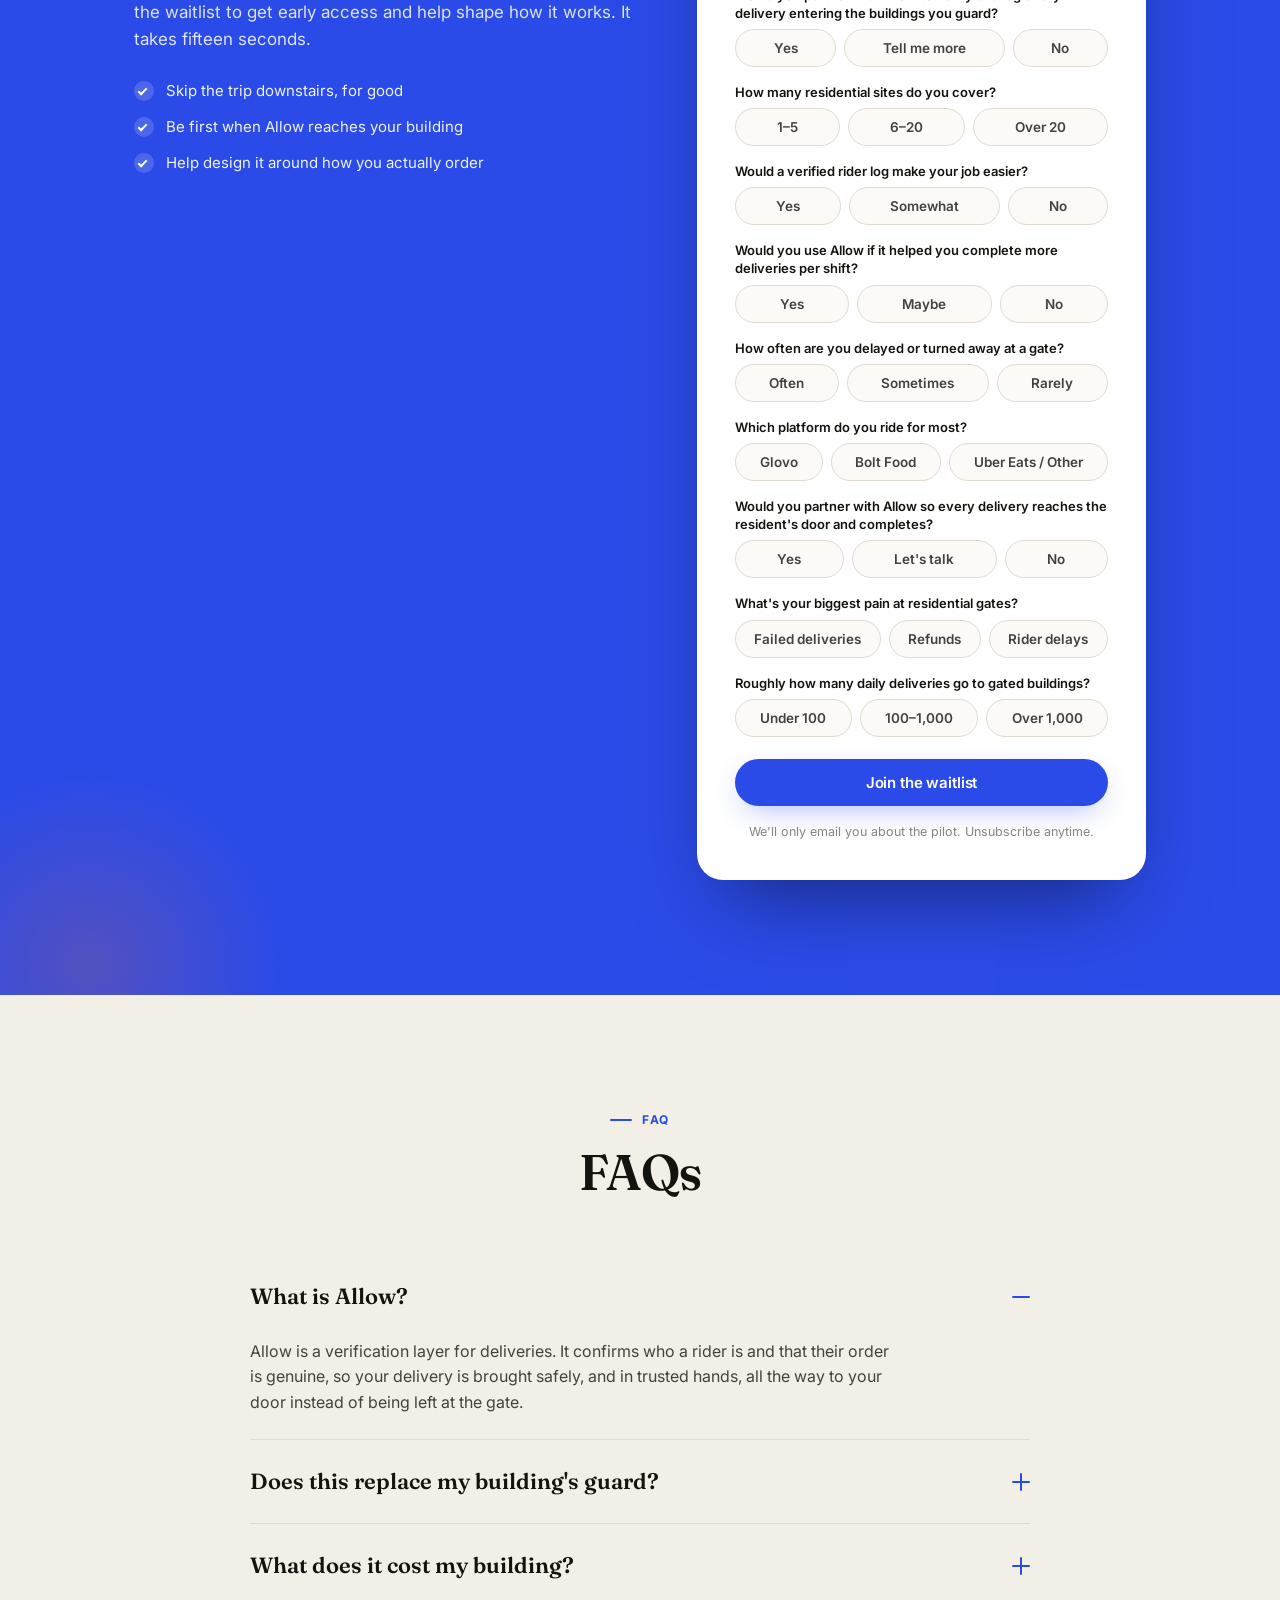
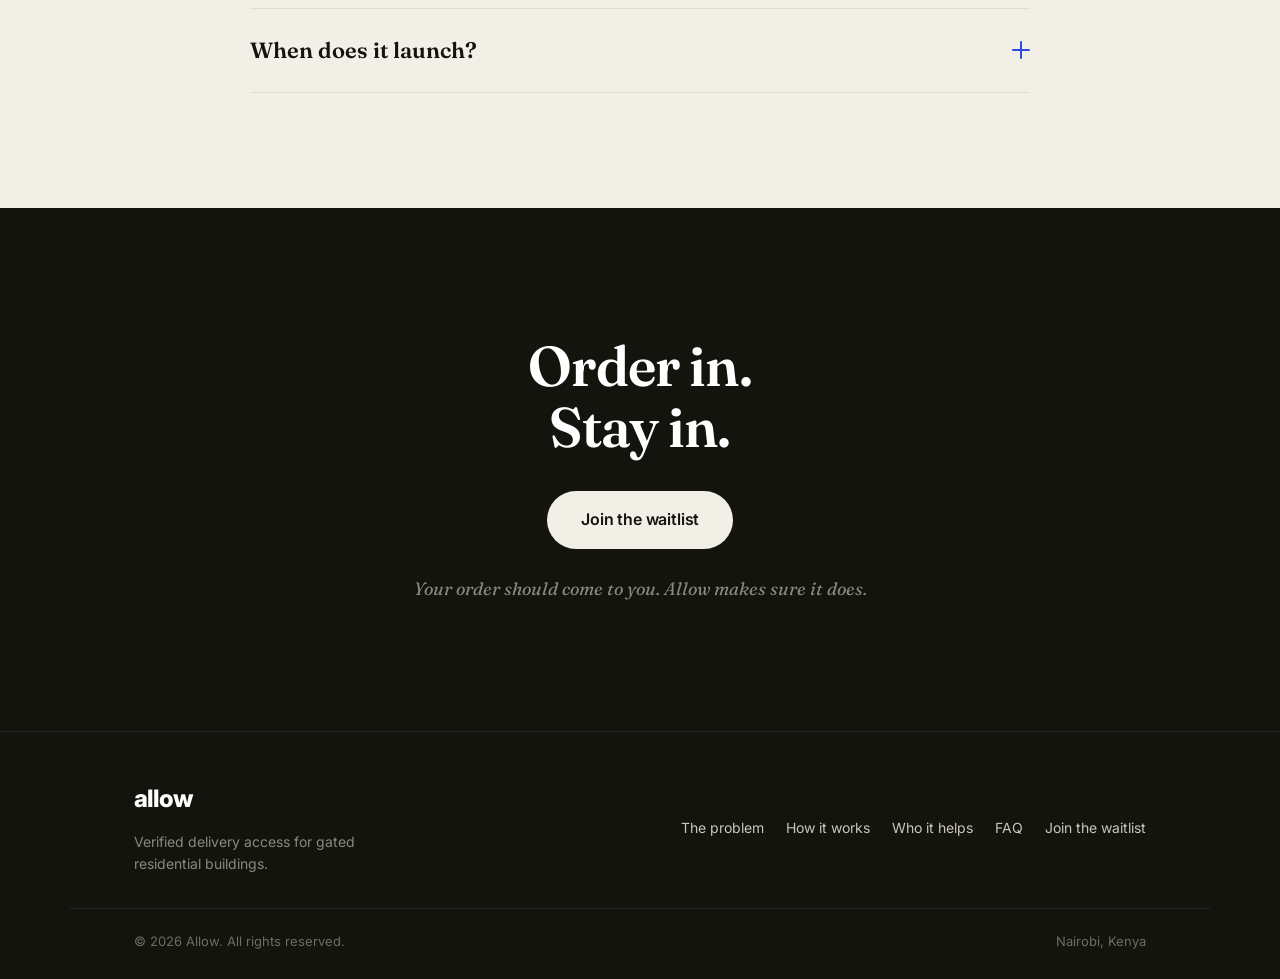
==== commit 9b1ee519: "Add files via upload" ====
--- a/index.html
+++ b/index.html
@@ -111,12 +111,12 @@
                 <rect x="256" y="112" width="11" height="11" fill="none" stroke="#14140F" stroke-width="1.7"/>
                 <rect x="273" y="112" width="11" height="11" fill="none" stroke="#14140F" stroke-width="1.7"/>
                 <rect x="290" y="112" width="11" height="11" fill="none" stroke="#14140F" stroke-width="1.7"/>
-                <!-- tenant window: lit, then empties as they leave -->
+                <!-- tenant in the window, appears in step 3 then leaves -->
                 <g class="scene-tenant">
                   <rect x="254" y="69" width="17" height="17" fill="#E8EDFF" stroke="#2B4BE8" stroke-width="1.8"/>
                   <circle cx="262" cy="74" r="2.4" fill="#14140F"/>
                   <line x1="262" y1="76.4" x2="262" y2="83" stroke="#14140F" stroke-width="2.2" stroke-linecap="round"/>
-                  <line x1="262" y1="78.5" x2="257" y2="74" stroke="#14140F" stroke-width="2" stroke-linecap="round" class="scene-wave"/>
+                  <line x1="262" y1="78.5" x2="257" y2="74" stroke="#14140F" stroke-width="2" stroke-linecap="round"/>
                   <line x1="262" y1="78.5" x2="267" y2="74.5" stroke="#14140F" stroke-width="2" stroke-linecap="round"/>
                 </g>
                 <rect x="316" y="74" width="20" height="94" fill="#F2EFE7" stroke="#14140F" stroke-width="2"/>
@@ -133,14 +133,17 @@
                 <line x1="233" y1="108" x2="233" y2="168" stroke="#14140F" stroke-width="2.4"/>
               </g>
               <text x="229" y="92" font-family="Fraunces, Georgia, serif" font-size="9" font-style="italic" fill="#8A877C" text-anchor="middle">gate</text>
-              <!-- resident who has to come down -->
+
+              <!-- resident: walks from the building, through the gate, out toward the rider -->
               <g class="scene-resident">
-                <circle cx="150" cy="126" r="8" fill="#2B4BE8"/>
-                <rect x="142" y="136" width="16" height="24" rx="6" fill="#2B4BE8"/>
-                <line x1="142" y1="143" x2="134" y2="150" stroke="#2B4BE8" stroke-width="4" stroke-linecap="round"/>
-                <line x1="146" y1="160" x2="146" y2="168" stroke="#2B4BE8" stroke-width="4" stroke-linecap="round"/>
-                <line x1="154" y1="160" x2="154" y2="168" stroke="#2B4BE8" stroke-width="4" stroke-linecap="round"/>
+                <g class="scene-resident-legs">
+                  <circle cx="0" cy="126" r="7" fill="#2B4BE8"/>
+                  <rect x="-7" y="135" width="14" height="21" rx="6" fill="#2B4BE8"/>
+                  <line x1="-7" y1="141" x2="-14" y2="148" stroke="#2B4BE8" stroke-width="3.6" stroke-linecap="round"/>
+                  <line x1="0" y1="156" x2="0" y2="167" stroke="#2B4BE8" stroke-width="3.6" stroke-linecap="round"/>
+                </g>
               </g>
+
               <g class="scene-guard">
                 <ellipse cx="196" cy="118" rx="8" ry="8" fill="#E0642E"/>
                 <path d="M187 114 L205 114 L204 108 Q196 104 188 108 Z" fill="#14140F"/>
@@ -150,19 +153,23 @@
                 <line x1="192" y1="154" x2="192" y2="168" stroke="#E0642E" stroke-width="4" stroke-linecap="round"/>
                 <line x1="200" y1="154" x2="200" y2="168" stroke="#E0642E" stroke-width="4" stroke-linecap="round"/>
               </g>
-              <text class="scene-q" x="196" y="94" font-family="Fraunces, Georgia, serif" font-size="24" font-weight="700" fill="#E0642E" text-anchor="middle">?</text>
+              <text class="scene-q" x="196" y="96" font-family="Fraunces, Georgia, serif" font-size="22" font-weight="700" fill="#E0642E" text-anchor="middle">?</text>
+
+              <!-- rider: smaller, on its own sliding group -->
               <g class="scene-rider">
-                <g class="scene-wheel" style="transform-origin:42px 138px"><circle cx="42" cy="138" r="14" fill="none" stroke="#14140F" stroke-width="3.4" stroke-dasharray="7 5"/></g>
-                <g class="scene-wheel" style="transform-origin:108px 138px"><circle cx="108" cy="138" r="14" fill="none" stroke="#14140F" stroke-width="3.4" stroke-dasharray="7 5"/></g>
-                <path d="M42 138 L62 116 L96 116 L108 138" fill="none" stroke="#2B4BE8" stroke-width="5" stroke-linecap="round" stroke-linejoin="round"/>
-                <line x1="96" y1="116" x2="104" y2="100" stroke="#2B4BE8" stroke-width="4" stroke-linecap="round"/>
-                <line x1="98" y1="100" x2="112" y2="100" stroke="#2B4BE8" stroke-width="4" stroke-linecap="round"/>
-                <rect x="32" y="88" width="30" height="26" rx="4" fill="#E0642E"/>
-                <text x="47" y="105" font-family="Inter, Arial, sans-serif" font-size="10" font-weight="700" fill="#FFF6EC" text-anchor="middle">glovo</text>
-                <circle cx="84" cy="78" r="9" fill="#14140F"/>
-                <path d="M84 87 L82 112 L98 116" fill="none" stroke="#14140F" stroke-width="6" stroke-linecap="round" stroke-linejoin="round"/>
-                <line x1="84" y1="94" x2="104" y2="100" stroke="#14140F" stroke-width="5" stroke-linecap="round"/>
-                <text class="scene-ex" x="96" y="70" font-family="Fraunces, Georgia, serif" font-size="21" font-weight="700" fill="#2B4BE8" text-anchor="middle">!</text>
+                <g class="scene-bike">
+                  <g class="scene-wheel" style="transform-origin:118px 150px"><circle cx="118" cy="150" r="11" fill="none" stroke="#14140F" stroke-width="2.8" stroke-dasharray="6 4"/></g>
+                  <g class="scene-wheel" style="transform-origin:170px 150px"><circle cx="170" cy="150" r="11" fill="none" stroke="#14140F" stroke-width="2.8" stroke-dasharray="6 4"/></g>
+                  <path d="M118 150 L134 133 L160 133 L170 150" fill="none" stroke="#2B4BE8" stroke-width="4" stroke-linecap="round" stroke-linejoin="round"/>
+                  <line x1="160" y1="133" x2="166" y2="120" stroke="#2B4BE8" stroke-width="3.2" stroke-linecap="round"/>
+                  <line x1="161" y1="120" x2="172" y2="120" stroke="#2B4BE8" stroke-width="3.2" stroke-linecap="round"/>
+                  <rect x="110" y="111" width="23" height="20" rx="3" fill="#E0642E"/>
+                  <text x="121.5" y="124.5" font-family="Inter, Arial, sans-serif" font-size="8" font-weight="700" fill="#FFF6EC" text-anchor="middle">glovo</text>
+                  <circle cx="150" cy="104" r="7" fill="#14140F"/>
+                  <path d="M150 111 L148 130 L162 133" fill="none" stroke="#14140F" stroke-width="4.6" stroke-linecap="round" stroke-linejoin="round"/>
+                  <line x1="150" y1="116" x2="166" y2="120" stroke="#14140F" stroke-width="3.8" stroke-linecap="round"/>
+                </g>
+                <text class="scene-ex" x="160" y="94" font-family="Fraunces, Georgia, serif" font-size="19" font-weight="700" fill="#2B4BE8" text-anchor="middle">!</text>
               </g>
             </svg>
             <div class="scene-chip">
@@ -176,7 +183,7 @@
           <li class="problem-step"><span class="problem-num">01</span><p><strong>The rider arrives</strong> with your order and no way to prove they belong at your gate.</p></li>
           <li class="problem-step"><span class="problem-num">02</span><p><strong>The guard has no information</strong> — no name, no unit, no way to verify who they are.</p></li>
           <li class="problem-step"><span class="problem-num">03</span><p><strong>You walk down</strong>, or the rider is turned away, or the order quietly times out.</p></li>
-          <li class="problem-step"><span class="problem-num">04</span><p><strong>Everyone loses</strong> — a refund, a cold meal, a rider who skips your building next time.</p></li>
+          <li class="problem-step"><span class="problem-num">04</span><p><strong>Everyone loses</strong> — a refund, a cold meal, and a delivery that never should have failed.</p></li>
         </ol>
       </div>
     </div>
@@ -190,7 +197,7 @@
       <p class="insight-text">
         Guards are not the obstacle. They are trained to stop what they cannot verify, and they should.
         The problem was never their judgment. It was that nobody ever handed them the information to use it.
-        Allow does not replace security. It gives security something worth trusting, so your order gets waved through instead of stuck.
+        Allow does not replace security. It gives security something worth trusting, so your order gets permitted through instead of stuck.
       </p>
     </div>
   </section>
@@ -200,7 +207,7 @@
     <div class="container">
       <div class="section-head centered reveal">
         <span class="eyebrow">How it works</span>
-        <h2 class="section-title">You do nothing.<br>It just arrives.</h2>
+        <h2 class="section-title">No added action on your side.<br>Your order is brought to you.</h2>
       </div>
       <div class="how-track reveal">
         <div class="how-line" aria-hidden="true"></div>
@@ -281,9 +288,9 @@
             <label for="contact">Email or phone number</label>
             <div class="contact-field">
               <span class="contact-prefix" id="contact-prefix" hidden>+254</span>
-              <input type="text" id="contact" name="contact" placeholder="you@example.com or 7XX XXX XXX" autocomplete="email" inputmode="email" required>
-            </div>
-            <span class="field-hint" id="contact-hint">We'll reach you here about the pilot, by email or WhatsApp.</span>
+              <input type="text" id="contact" name="contact" placeholder="Enter your email or phone number" autocomplete="email" inputmode="email" required>
+            </div>
+            <span class="field-hint" id="contact-hint">We'll use this only to notify you about the pilot.</span>
           </div>
           <div class="form-row">
             <label for="role">I am a</label>
@@ -397,11 +404,10 @@
     <div class="container">
       <div class="section-head centered reveal">
         <span class="eyebrow">FAQ</span>
-        <h2 class="section-title">Questions, answered.</h2>
+        <h2 class="section-title">FAQs</h2>
       </div>
       <div class="faq-list reveal">
-        <details class="faq-item" open><summary>What is Allow?<span class="faq-plus" aria-hidden="true"></span></summary><div class="faq-answer"><p>Allow makes sure the food and goods you order online reach your actual door, not just your gate. A rider arrives, we verify them and your order in seconds, and it comes straight up to you.</p></div></details>
-        <details class="faq-item"><summary>Do I need a new app?<span class="faq-plus" aria-hidden="true"></span></summary><div class="faq-answer"><p>No. You order the way you already do. Allow works at the gate and keeps you updated by simple message. There's nothing new to learn.</p></div></details>
+        <details class="faq-item" open><summary>What is Allow?<span class="faq-plus" aria-hidden="true"></span></summary><div class="faq-answer"><p>Allow is a verification layer for deliveries. It confirms who a rider is and that their order is genuine, so your delivery is brought safely, and in trusted hands, all the way to your door instead of being left at the gate.</p></div></details>
         <details class="faq-item"><summary>Does this replace my building's guard?<span class="faq-plus" aria-hidden="true"></span></summary><div class="faq-answer"><p>Not at all. The guard still makes every call at the gate. Allow just gives them accurate information so the right delivery gets through quickly.</p></div></details>
         <details class="faq-item"><summary>What does it cost my building?<span class="faq-plus" aria-hidden="true"></span></summary><div class="faq-answer"><p>Nothing. Allow is free for buildings. The verified-entry log and the gate tablet come at no cost to management.</p></div></details>
         <details class="faq-item"><summary>When does it launch?<span class="faq-plus" aria-hidden="true"></span></summary><div class="faq-answer"><p>We're preparing our first pilot across a small group of Nairobi apartment buildings. Waitlist members hear first as dates are confirmed.</p></div></details>
--- a/style.css
+++ b/style.css
@@ -157,33 +157,81 @@
   display: inline-flex; align-items: center; gap: 8px;
   background: var(--ink); color: #fff; font-size: 12.5px; font-weight: 600;
   padding: 9px 15px; border-radius: var(--r-pill); box-shadow: var(--shadow-sm);
-  opacity: 0; transform: translateY(8px);
-  animation: chipIn .7s var(--ease) 4.6s forwards;
-}
-.scene-chip-dot { width: 7px; height: 7px; border-radius: 50%; background: #46D08A; box-shadow: 0 0 0 0 rgba(70,208,138,.6); }
-@keyframes chipIn { to { opacity: 1; transform: translateY(0); } }
-@keyframes pulse { 0% { box-shadow: 0 0 0 0 rgba(70,208,138,.55);} 70%{ box-shadow: 0 0 0 8px rgba(70,208,138,0);} 100%{ box-shadow:0 0 0 0 rgba(70,208,138,0);} }
-
-/* Scene animation choreography */
-
-/* Resident forced to come down (problem scene) */
-.scene-resident { opacity: 0; transform: translateX(60px); animation: residentDown 1.5s var(--ease-out) 3.6s forwards; }
-@keyframes residentDown { 0%{ opacity:0; transform: translateX(60px);} 30%{ opacity:1;} 100%{ opacity:1; transform: translateX(0);} }
-/* tenant window empties (light off) as they leave */
-.scene-tenant { opacity: 0; animation: tenantCycle 6.4s var(--ease) .3s forwards; }
-@keyframes tenantCycle { 0%,52%{ opacity:0;} 56%{ opacity:1;} 82%{ opacity:1;} 92%,100%{ opacity:0;} }
-
-.scene-rider { animation: rideIn 2.4s var(--ease-out) .3s both; }
-@keyframes rideIn { from { transform: translateX(-150px); } to { transform: translateX(0); } }
-.scene-wheel { animation: roll 2.4s linear .3s both; }
-@keyframes roll { from { transform: rotate(0); } to { transform: rotate(1000deg); } }
-.scene-q { opacity: 0; transform: scale(.4); transform-box: fill-box; transform-origin: center; animation: pop .5s var(--ease) 2.5s forwards; }
-.scene-ex { opacity: 0; transform: scale(.4); transform-box: fill-box; transform-origin: center; animation: pop .5s var(--ease) 3.0s forwards; }
-@keyframes pop { 0%{opacity:0;transform:scale(.4);} 60%{opacity:1;transform:scale(1.18);} 100%{opacity:1;transform:scale(1);} }
-
-.scene-wave { transform-box: fill-box; transform-origin: bottom right; animation: wave 1.1s ease-in-out 3.8s 3; }
-@keyframes fadeIn { to { opacity: 1; } }
-@keyframes wave { 0%,100%{ transform: rotate(0deg);} 50%{ transform: rotate(-22deg);} }
+}
+.scene-chip-dot { width: 7px; height: 7px; border-radius: 50%; background: #E0642E; }
+
+/* ===========================================================
+   Scene: one continuous loop, 10s, four beats.
+   0.8s  rider rides in and stops
+   3.0s  guard "?" appears (no information)
+   4.6s  rider "!" appears (answers)
+   6.0s  tenant appears in window
+   7.0s  resident walks from building, out through the gate
+   9.5s  brief hold, then everything resets and loops
+   =========================================================== */
+:root { --scene-dur: 10s; }
+
+/* Rider rides in from the left and holds */
+.scene-rider { animation: rideLoop var(--scene-dur) linear infinite; }
+@keyframes rideLoop {
+  0%   { transform: translateX(-190px); }
+  22%  { transform: translateX(0); }
+  92%  { transform: translateX(0); }
+  100% { transform: translateX(-190px); }
+}
+/* Wheels spin only while moving in, then still */
+.scene-wheel { animation: rollLoop var(--scene-dur) linear infinite; }
+@keyframes rollLoop {
+  0%   { transform: rotate(0deg); }
+  22%  { transform: rotate(760deg); }
+  92%  { transform: rotate(760deg); }
+  100% { transform: rotate(760deg); }
+}
+/* Guard question mark: appears after rider stops, holds, fades before reset */
+.scene-q { transform-box: fill-box; transform-origin: center; animation: markLoop var(--scene-dur) ease-out infinite; }
+@keyframes markLoop {
+  0%,26%   { opacity: 0; transform: scale(.4); }
+  32%      { opacity: 1; transform: scale(1.15); }
+  36%      { opacity: 1; transform: scale(1); }
+  90%      { opacity: 1; transform: scale(1); }
+  96%,100% { opacity: 0; transform: scale(.9); }
+}
+/* Rider exclamation: appears shortly after the guard's question */
+.scene-ex { transform-box: fill-box; transform-origin: center; animation: markLoop2 var(--scene-dur) ease-out infinite; }
+@keyframes markLoop2 {
+  0%,40%   { opacity: 0; transform: scale(.4); }
+  46%      { opacity: 1; transform: scale(1.15); }
+  50%      { opacity: 1; transform: scale(1); }
+  90%      { opacity: 1; transform: scale(1); }
+  96%,100% { opacity: 0; transform: scale(.9); }
+}
+/* Tenant appears in the window (step 3), then leaves as they head down */
+.scene-tenant { animation: tenantLoop var(--scene-dur) ease infinite; }
+@keyframes tenantLoop {
+  0%,56%   { opacity: 0; }
+  60%      { opacity: 1; }
+  70%      { opacity: 1; }
+  76%,100% { opacity: 0; }
+}
+/* Resident walks from the building, through the gate, toward the rider (step 4) */
+.scene-resident { animation: residentWalk var(--scene-dur) ease-in-out infinite; }
+@keyframes residentWalk {
+  0%,70%   { opacity: 0; transform: translateX(258px); }
+  74%      { opacity: 1; transform: translateX(258px); }
+  90%      { opacity: 1; transform: translateX(150px); }
+  95%      { opacity: 1; transform: translateX(150px); }
+  99%,100% { opacity: 0; transform: translateX(150px); }
+}
+/* Little leg bob while the resident walks */
+.scene-resident-legs { transform-box: fill-box; transform-origin: bottom center; animation: legBob var(--scene-dur) linear infinite; }
+@keyframes legBob {
+  0%,74%   { transform: translateY(0); }
+  77%      { transform: translateY(-1.5px); }
+  80%      { transform: translateY(0); }
+  83%      { transform: translateY(-1.5px); }
+  86%      { transform: translateY(0); }
+  89%,100% { transform: translateY(0); }
+}
 
 /* ------------------------------- Trust strip ------------------------------- */
 .strip { border-top: 1px solid var(--line); border-bottom: 1px solid var(--line); background: var(--cream-2); }
@@ -388,4 +436,6 @@
   *, *::before, *::after { animation-duration: .001ms !important; animation-iteration-count: 1 !important; transition-duration: .001ms !important; scroll-behavior: auto !important; }
   .reveal { opacity: 1; transform: none; }
   .scene-q, .scene-ex, .scene-tenant, .scene-chip { opacity: 1; transform: none; }
-}
+  .scene-rider { transform: translateX(0); }
+  .scene-resident { opacity: 1; transform: translateX(150px); }
+}
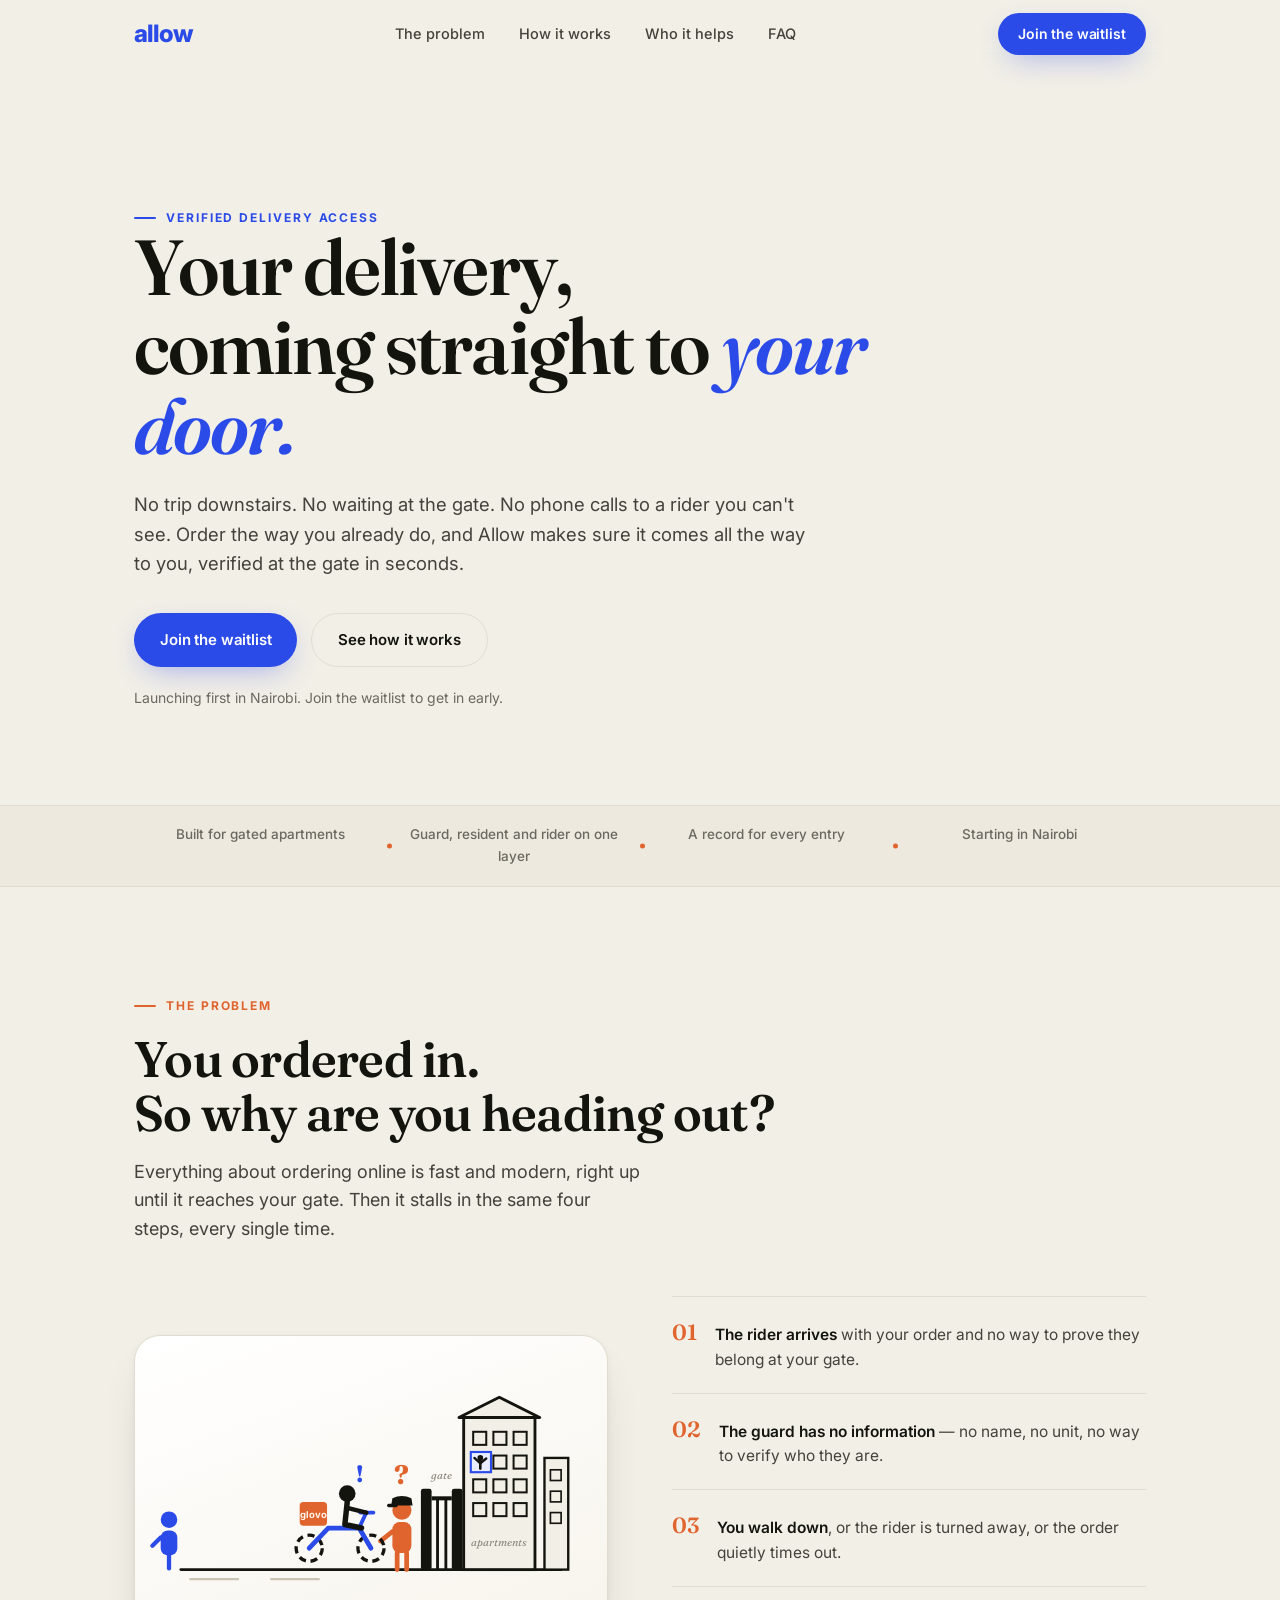
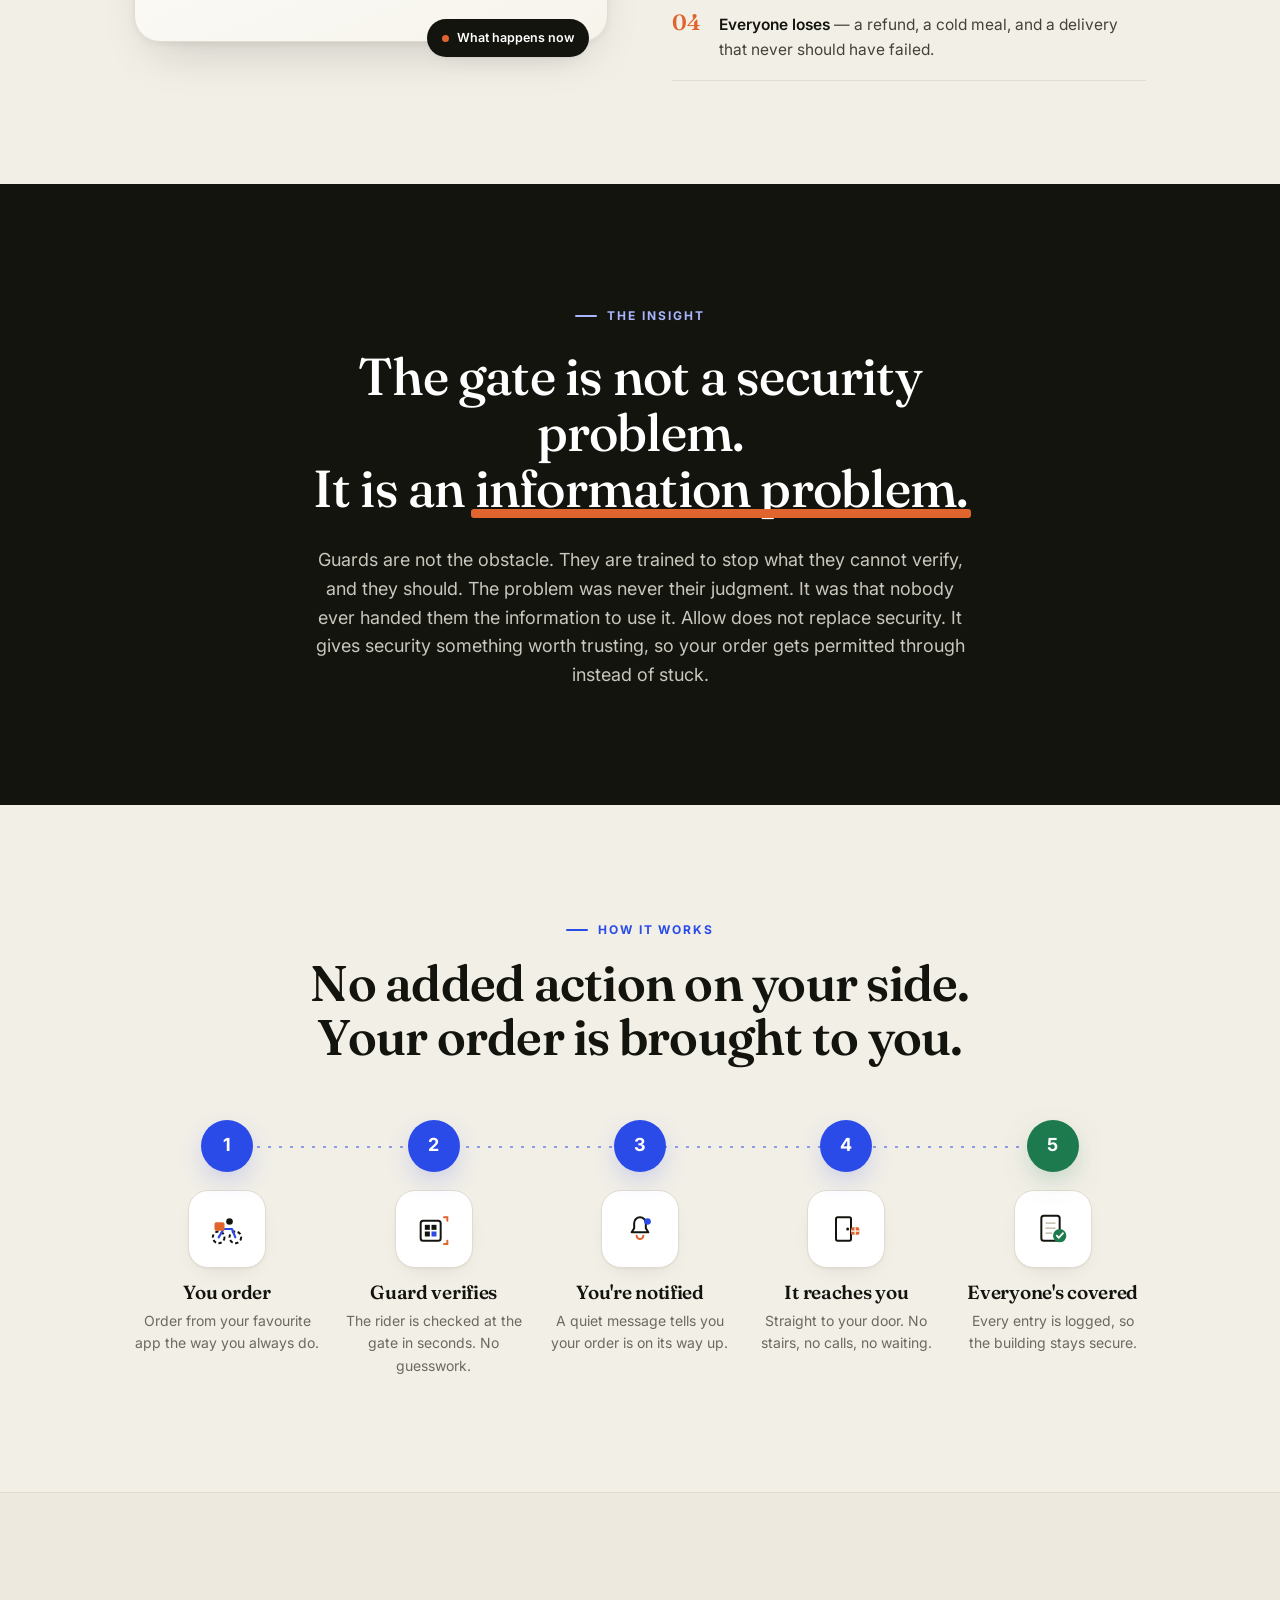
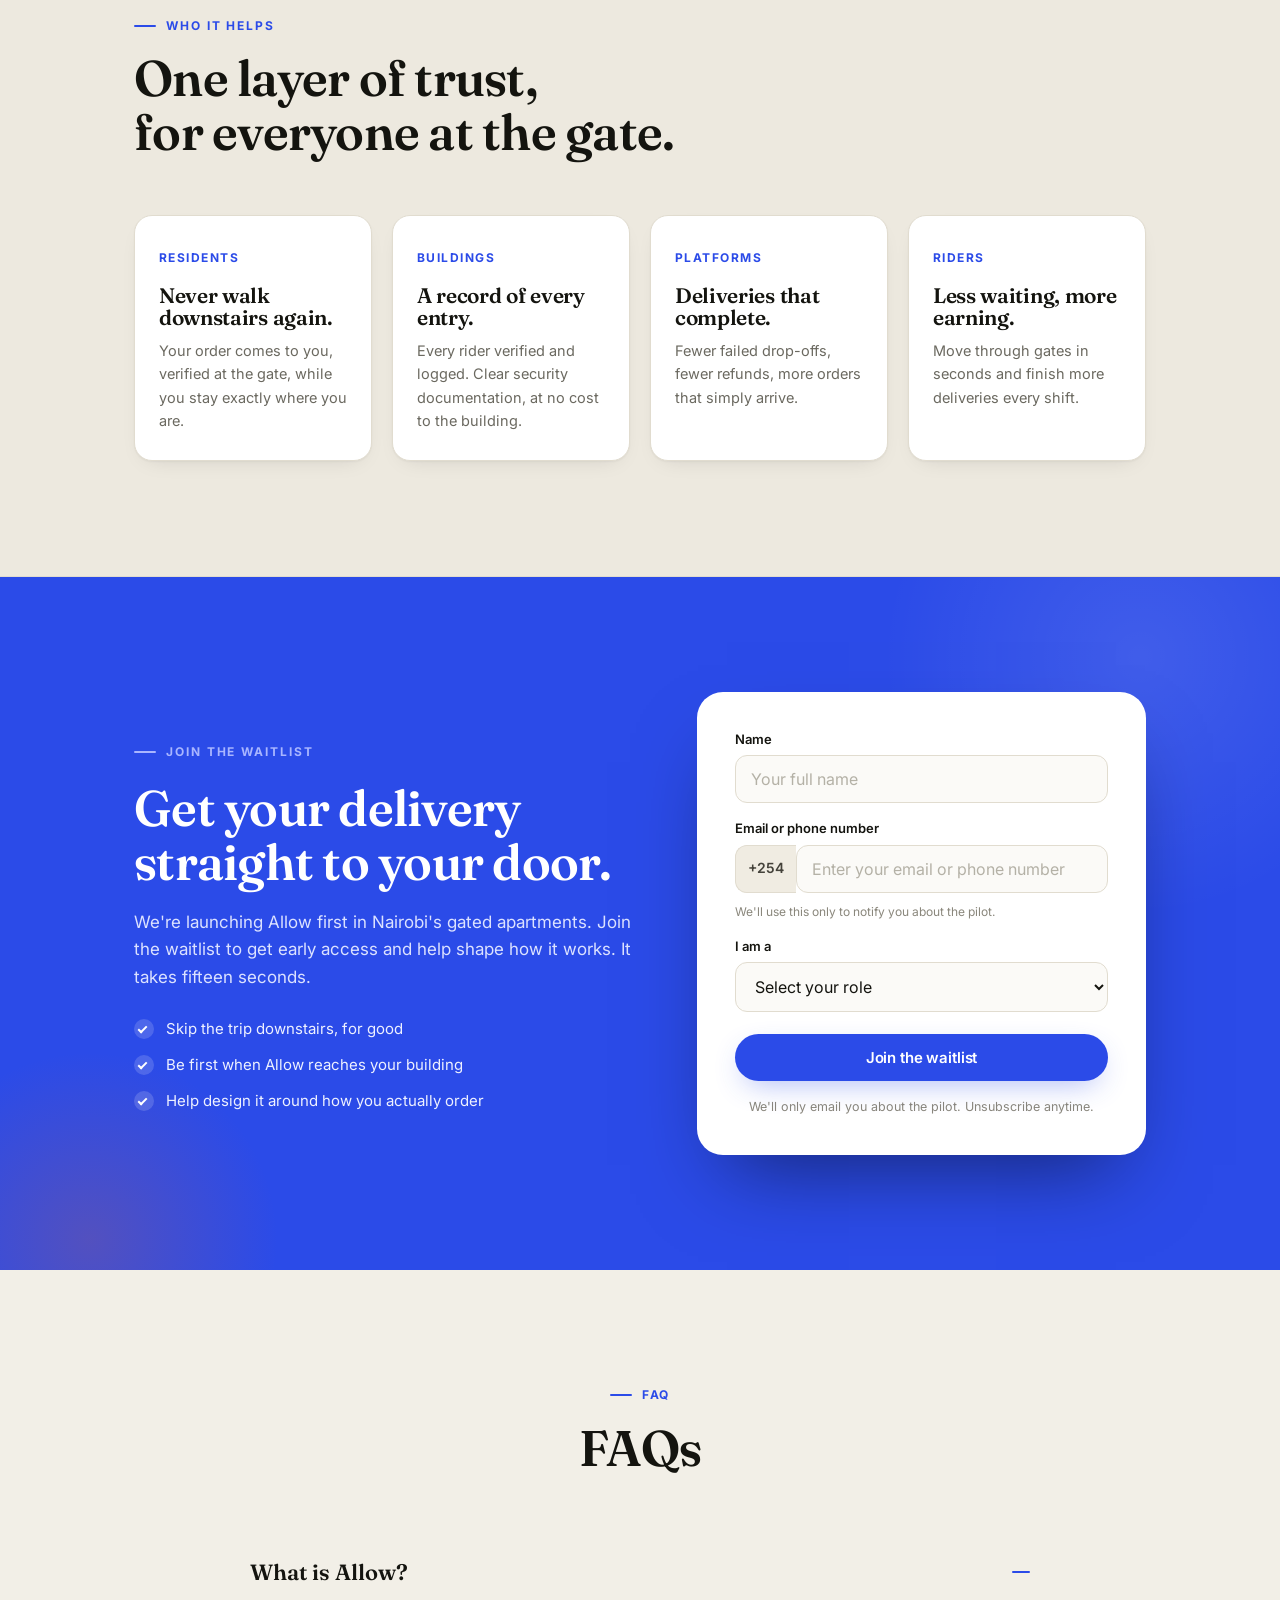
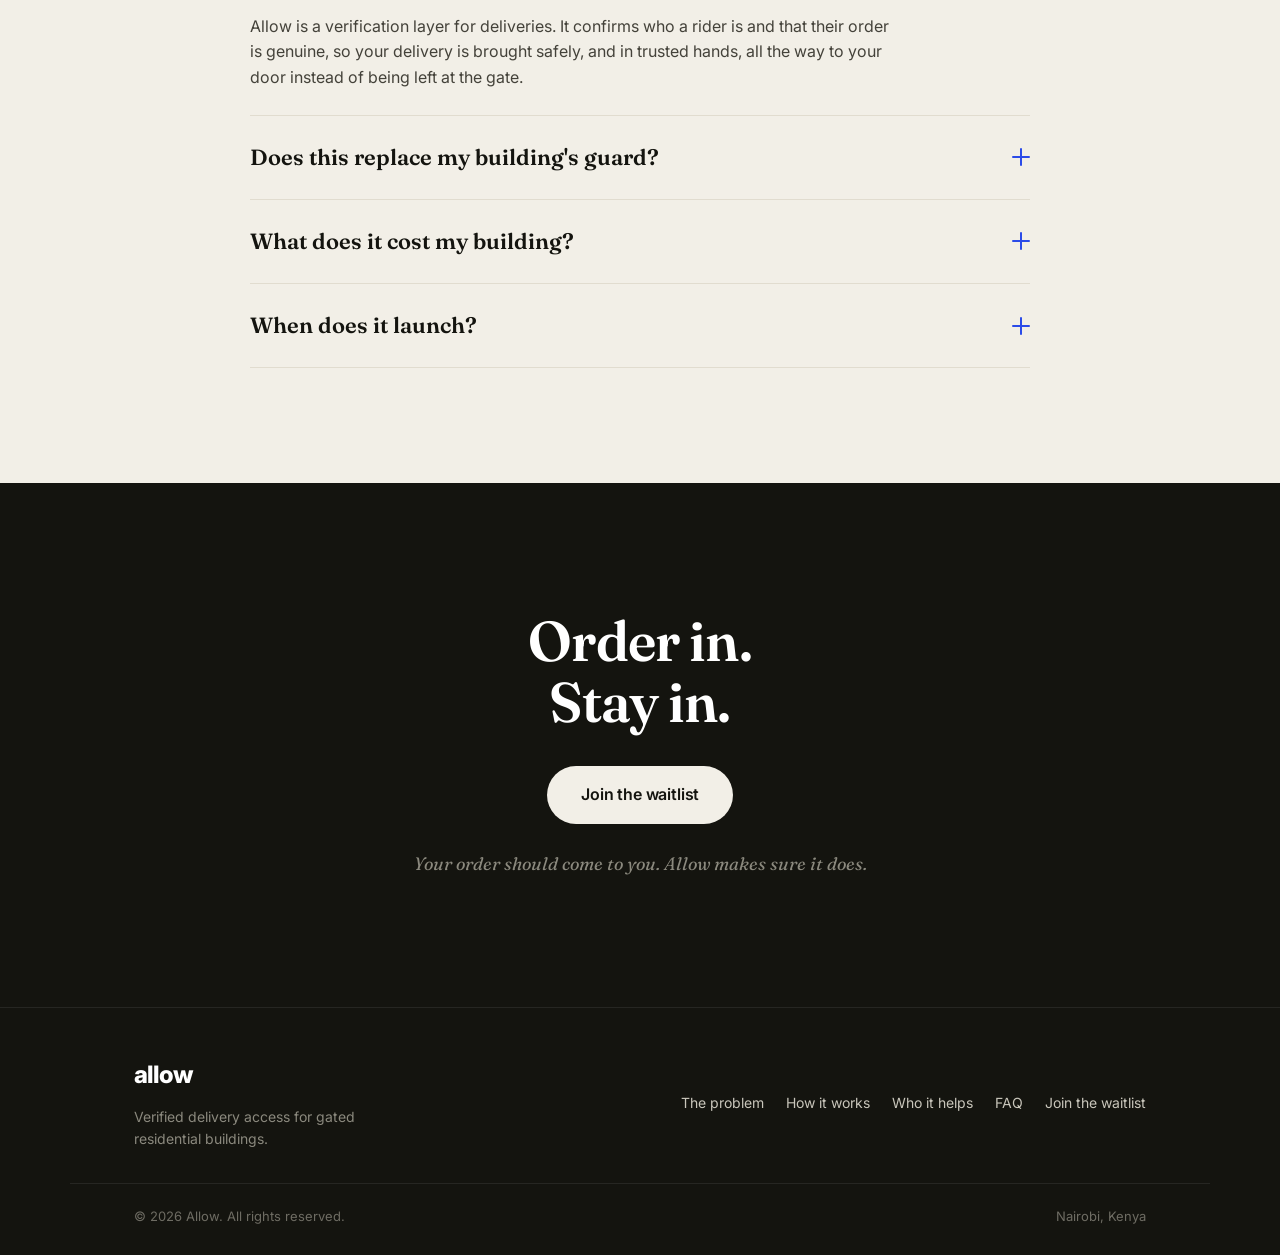
==== commit 70ca4a26: "Add files via upload" ====
--- a/index.html
+++ b/index.html
@@ -307,7 +307,7 @@
           <!-- Resident -->
           <div class="form-branch" id="branch-resident" hidden>
             <div class="form-row">
-              <label>Would you pay a small fee of KES 30&ndash;40 to have your order brought to your door?</label>
+              <label>Would you pay a small fee of KES 30&ndash;40 at checkout on your delivery app to have your order brought to your door?</label>
               <div class="chip-choice" data-name="q1"><button type="button" data-value="Yes, that's fair">Yes, that's fair</button><button type="button" data-value="Only if lower">Only if lower</button><button type="button" data-value="No">No</button></div>
             </div>
             <div class="form-row">
--- a/style.css
+++ b/style.css
@@ -172,65 +172,70 @@
 :root { --scene-dur: 10s; }
 
 /* Rider rides in from the left and holds */
-.scene-rider { animation: rideLoop var(--scene-dur) linear infinite; }
+.scene-rider { animation: rideLoop var(--scene-dur) cubic-bezier(.4,0,.2,1) infinite; }
 @keyframes rideLoop {
-  0%   { transform: translateX(-190px); }
-  22%  { transform: translateX(0); }
-  92%  { transform: translateX(0); }
-  100% { transform: translateX(-190px); }
-}
-/* Wheels spin only while moving in, then still */
+  0%   { transform: translateX(-200px); }
+  18%  { transform: translateX(0); }
+  70%  { transform: translateX(0); }
+  82%  { transform: translateX(-46px); }   /* backs away as resident comes down */
+  92%  { transform: translateX(-46px); }
+  100% { transform: translateX(-200px); }
+}
+/* Wheels spin while moving in, small reverse spin when backing up */
 .scene-wheel { animation: rollLoop var(--scene-dur) linear infinite; }
 @keyframes rollLoop {
   0%   { transform: rotate(0deg); }
-  22%  { transform: rotate(760deg); }
-  92%  { transform: rotate(760deg); }
-  100% { transform: rotate(760deg); }
+  18%  { transform: rotate(680deg); }
+  70%  { transform: rotate(680deg); }
+  82%  { transform: rotate(560deg); }      /* rolls backward a touch */
+  92%  { transform: rotate(560deg); }
+  100% { transform: rotate(560deg); }
 }
 /* Guard question mark: appears after rider stops, holds, fades before reset */
 .scene-q { transform-box: fill-box; transform-origin: center; animation: markLoop var(--scene-dur) ease-out infinite; }
 @keyframes markLoop {
-  0%,26%   { opacity: 0; transform: scale(.4); }
-  32%      { opacity: 1; transform: scale(1.15); }
-  36%      { opacity: 1; transform: scale(1); }
+  0%,24%   { opacity: 0; transform: scale(.4); }
+  30%      { opacity: 1; transform: scale(1.15); }
+  34%      { opacity: 1; transform: scale(1); }
   90%      { opacity: 1; transform: scale(1); }
-  96%,100% { opacity: 0; transform: scale(.9); }
+  95%,100% { opacity: 0; transform: scale(.9); }
 }
 /* Rider exclamation: appears shortly after the guard's question */
 .scene-ex { transform-box: fill-box; transform-origin: center; animation: markLoop2 var(--scene-dur) ease-out infinite; }
 @keyframes markLoop2 {
-  0%,40%   { opacity: 0; transform: scale(.4); }
-  46%      { opacity: 1; transform: scale(1.15); }
-  50%      { opacity: 1; transform: scale(1); }
-  90%      { opacity: 1; transform: scale(1); }
-  96%,100% { opacity: 0; transform: scale(.9); }
+  0%,38%   { opacity: 0; transform: scale(.4); }
+  44%      { opacity: 1; transform: scale(1.15); }
+  48%      { opacity: 1; transform: scale(1); }
+  78%      { opacity: 1; transform: scale(1); }
+  84%,100% { opacity: 0; transform: scale(.9); }
 }
 /* Tenant appears in the window (step 3), then leaves as they head down */
 .scene-tenant { animation: tenantLoop var(--scene-dur) ease infinite; }
 @keyframes tenantLoop {
-  0%,56%   { opacity: 0; }
-  60%      { opacity: 1; }
-  70%      { opacity: 1; }
-  76%,100% { opacity: 0; }
-}
-/* Resident walks from the building, through the gate, toward the rider (step 4) */
+  0%,52%   { opacity: 0; }
+  58%      { opacity: 1; }
+  68%      { opacity: 1; }
+  74%,100% { opacity: 0; }
+}
+/* Resident walks from the building, through the gate, stops short of the rider (step 4) */
 .scene-resident { animation: residentWalk var(--scene-dur) ease-in-out infinite; }
 @keyframes residentWalk {
-  0%,70%   { opacity: 0; transform: translateX(258px); }
-  74%      { opacity: 1; transform: translateX(258px); }
-  90%      { opacity: 1; transform: translateX(150px); }
-  95%      { opacity: 1; transform: translateX(150px); }
-  99%,100% { opacity: 0; transform: translateX(150px); }
+  0%,66%   { opacity: 0; transform: translateX(258px); }
+  71%      { opacity: 1; transform: translateX(258px); }
+  88%      { opacity: 1; transform: translateX(176px); }  /* stops with clear gap from rider */
+  94%      { opacity: 1; transform: translateX(176px); }
+  98%,100% { opacity: 0; transform: translateX(176px); }
 }
 /* Little leg bob while the resident walks */
 .scene-resident-legs { transform-box: fill-box; transform-origin: bottom center; animation: legBob var(--scene-dur) linear infinite; }
 @keyframes legBob {
-  0%,74%   { transform: translateY(0); }
-  77%      { transform: translateY(-1.5px); }
-  80%      { transform: translateY(0); }
-  83%      { transform: translateY(-1.5px); }
-  86%      { transform: translateY(0); }
-  89%,100% { transform: translateY(0); }
+  0%,71%   { transform: translateY(0); }
+  74%      { transform: translateY(-1.5px); }
+  77%      { transform: translateY(0); }
+  80%      { transform: translateY(-1.5px); }
+  83%      { transform: translateY(0); }
+  86%      { transform: translateY(-1.5px); }
+  88%,100% { transform: translateY(0); }
 }
 
 /* ------------------------------- Trust strip ------------------------------- */
@@ -381,7 +386,8 @@
 .field-hint { font-size: 12px; color: var(--faint); margin-top: 2px; }
 
 /* ------------------------------- Chip choice (validation) ------------------------------- */
-.form-branch { display: flex; flex-direction: column; gap: 16px; animation: faqOpen .35s var(--ease); }
+.form-branch { display: none; flex-direction: column; gap: 16px; }
+.form-branch:not([hidden]) { display: flex; animation: faqOpen .35s var(--ease); }
 .chip-choice { display: flex; flex-wrap: wrap; gap: 8px; }
 .chip-choice button {
   flex: 1 1 auto; min-width: 72px; padding: 10px 14px; border-radius: var(--r-pill);
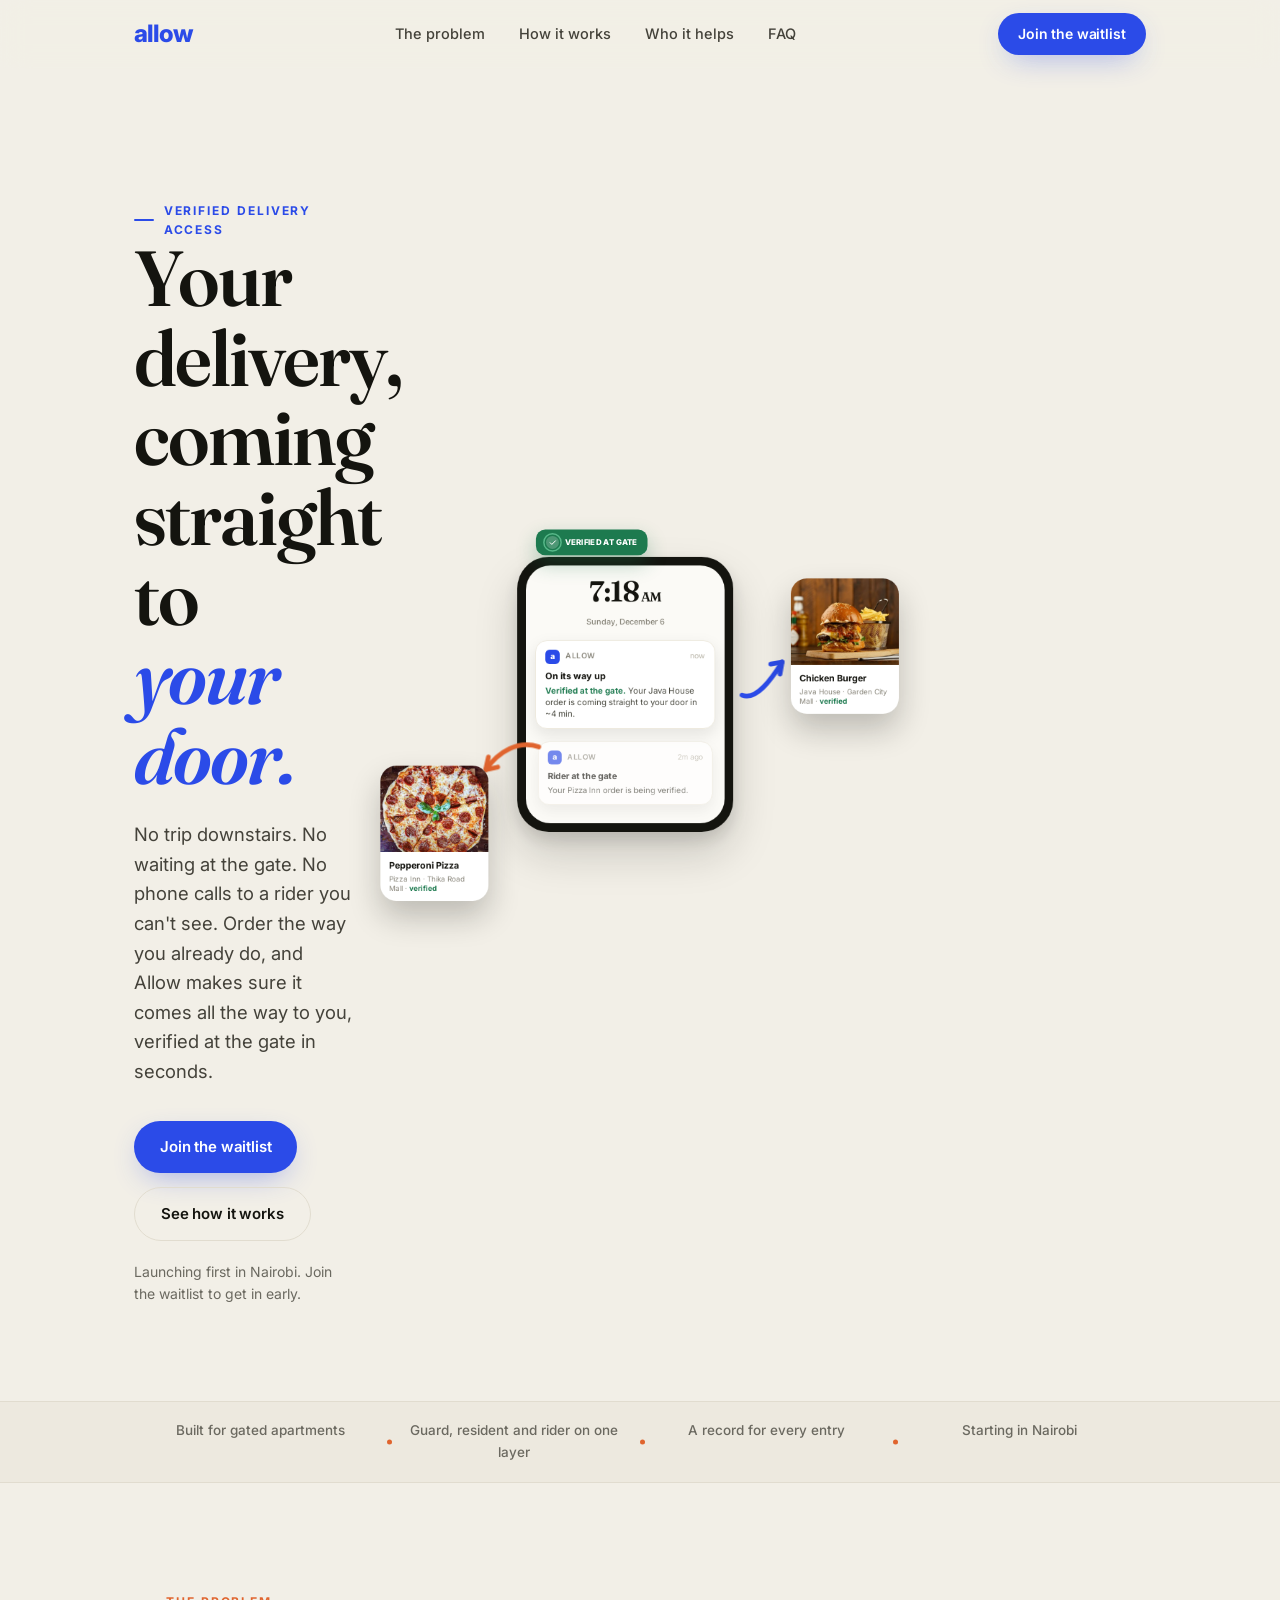
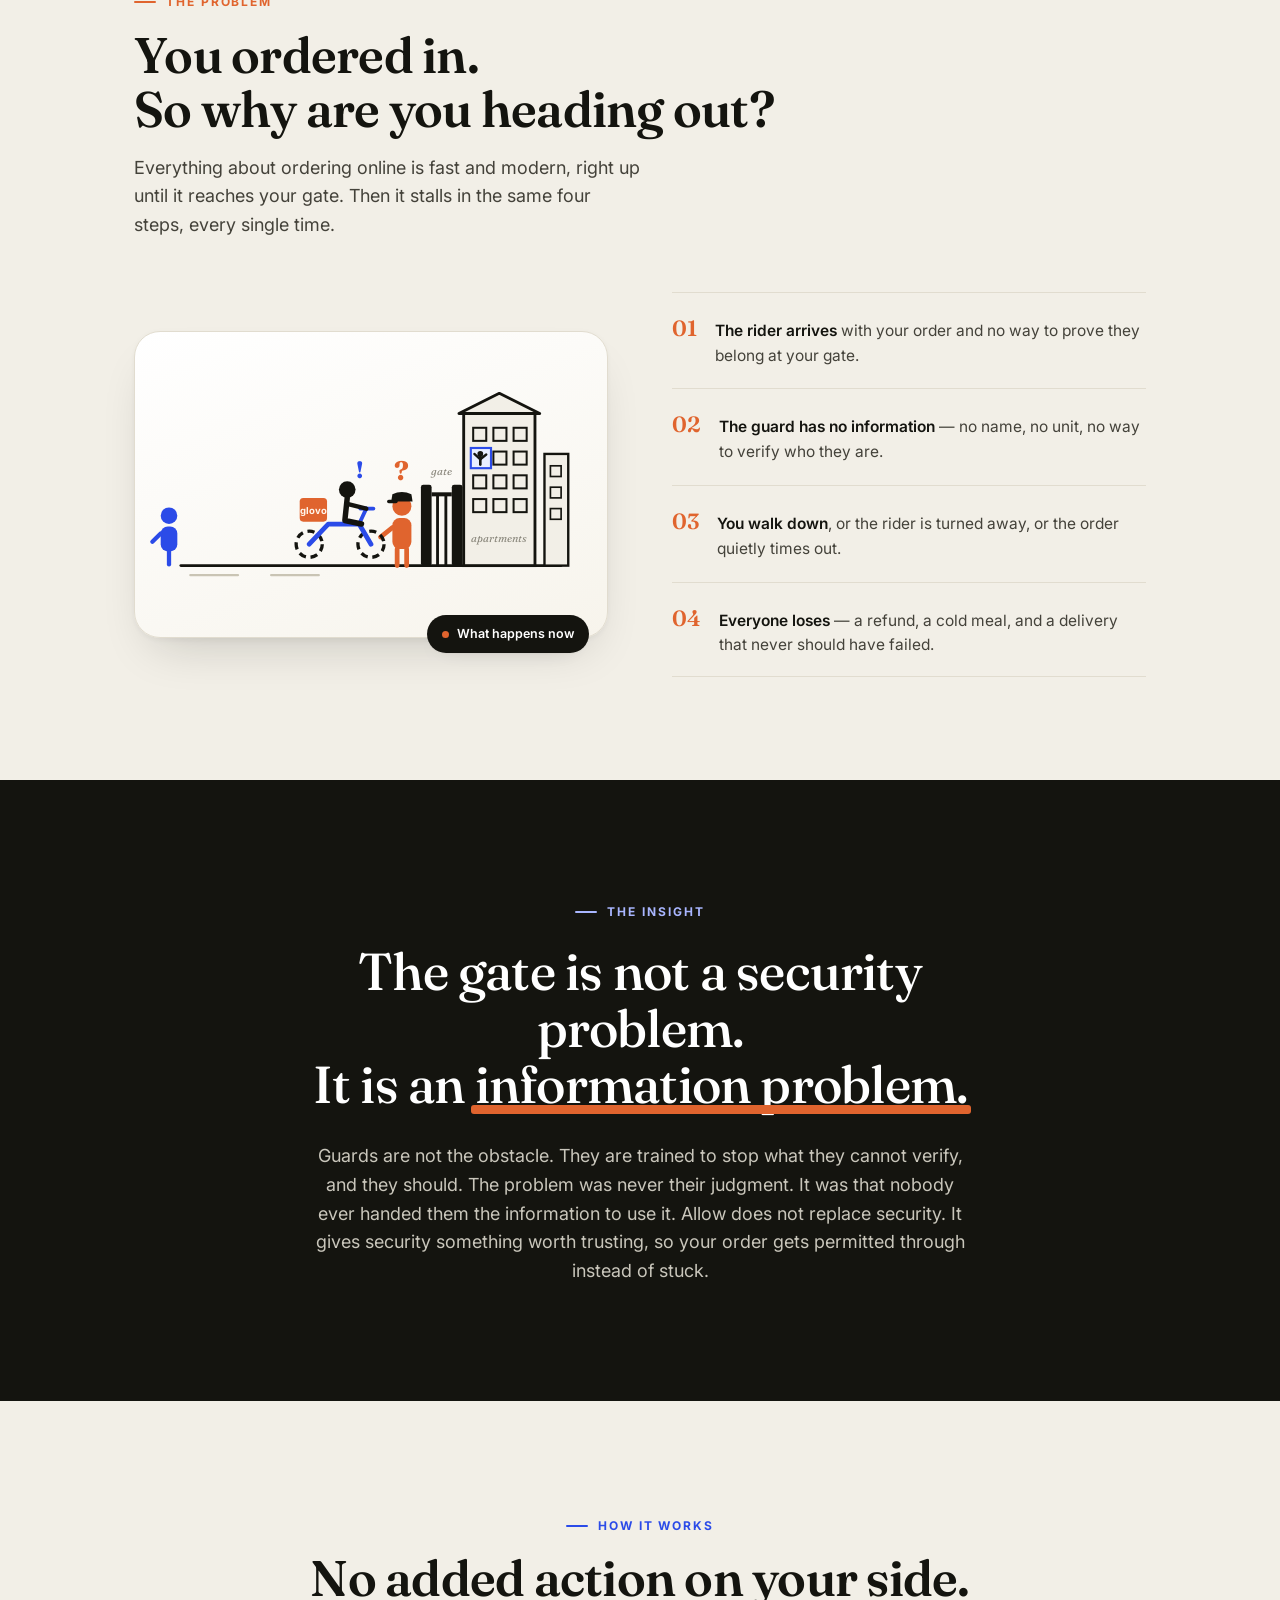
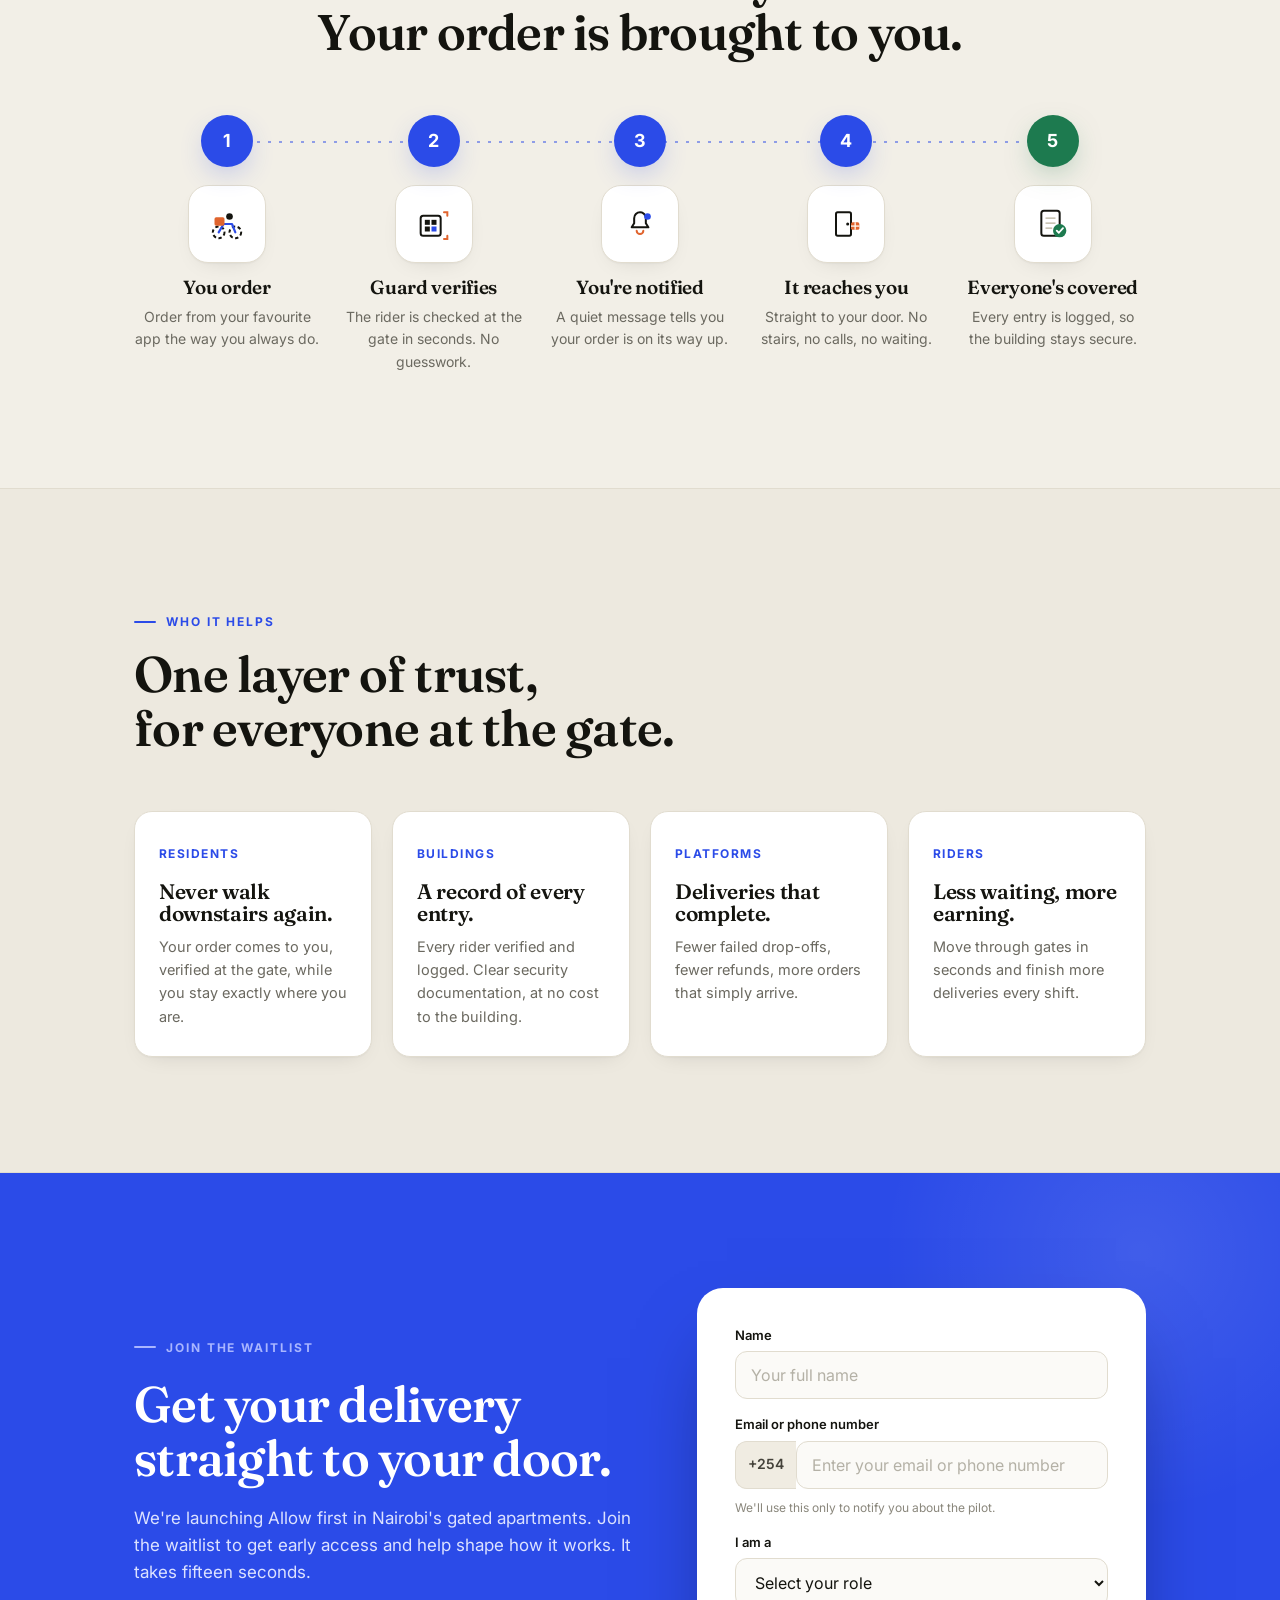
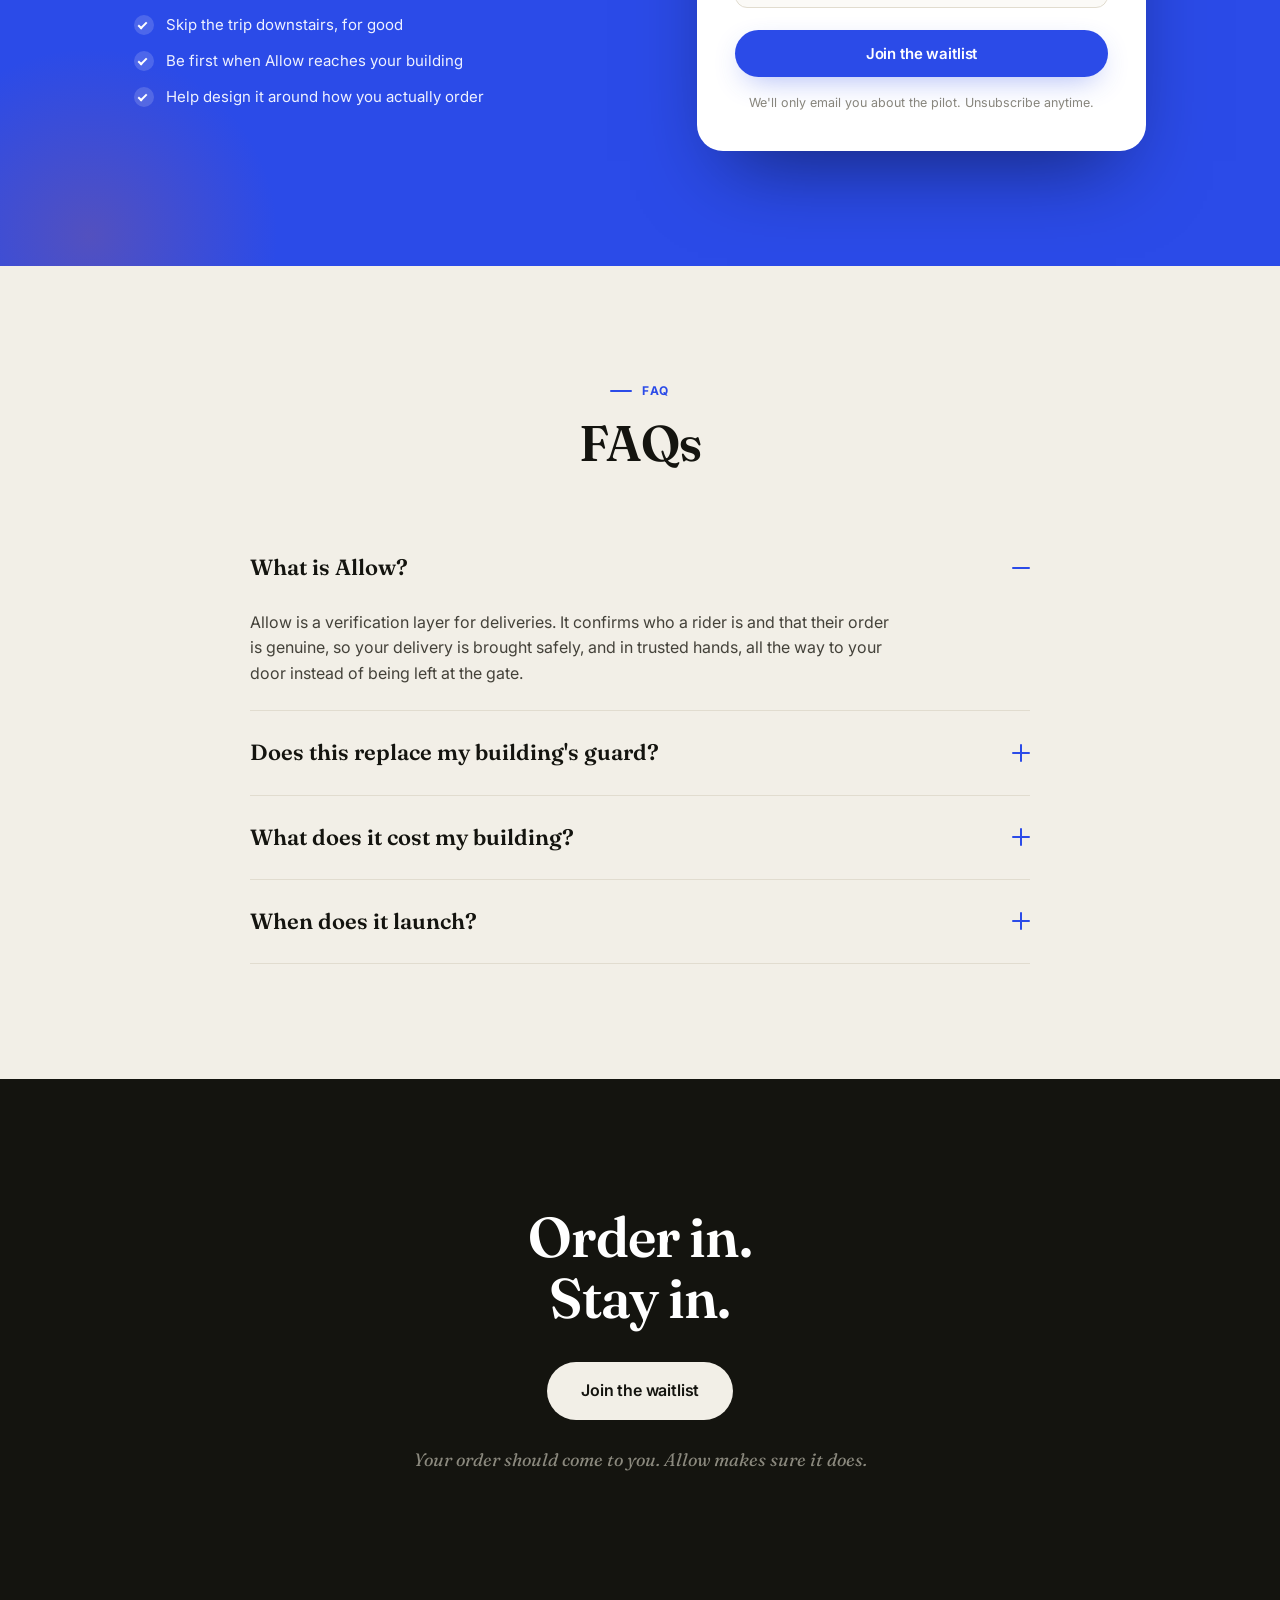
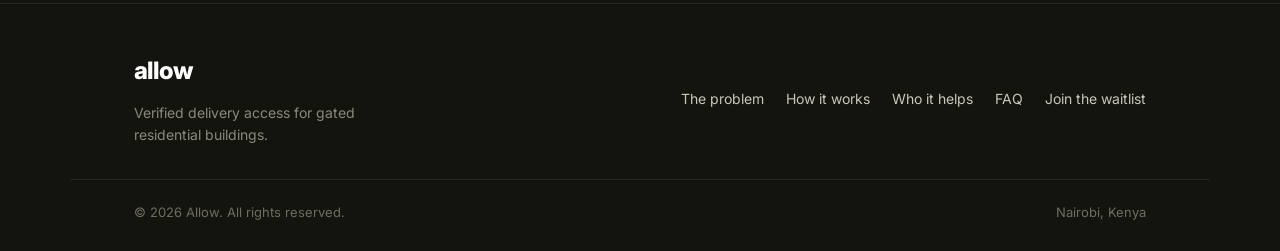
==== commit 6f70e7b4: "Rename index (1).html to index.html" ====
--- a/index.html
+++ b/index.html
@@ -15,6 +15,65 @@
 <link href="https://fonts.googleapis.com/css2?family=Fraunces:opsz,wght@9..144,400;9..144,500;9..144,600;9..144,700&family=Inter:wght@400;500;600;700;800&display=swap" rel="stylesheet">
 <link rel="stylesheet" href="style.css">
 <link rel="icon" href="data:image/svg+xml,%3Csvg xmlns='http://www.w3.org/2000/svg' viewBox='0 0 100 100'%3E%3Crect width='100' height='100' rx='22' fill='%232B4BE8'/%3E%3Ctext x='50' y='72' font-family='Arial,sans-serif' font-size='68' font-weight='bold' fill='white' text-anchor='middle'%3Ea%3C/text%3E%3C/svg%3E">
+<style>
+/* ===== Allow hero visual (added) ===== */
+.hero-visual-wrap{position:relative;margin-top:38px;height:290px}
+.hero-visual{position:relative;width:780px;height:600px;left:50%;margin-left:-390px;transform:scale(.45);transform-origin:top center}
+@media(min-width:1020px){
+  .hero-solo .container{display:flex;align-items:center;justify-content:space-between;gap:12px}
+  .hero-copy{flex:1 1 50%;min-width:0}
+  .hero-visual-wrap{flex:0 0 560px;height:450px;margin-top:0}
+  .hero-visual{left:0;margin-left:0;transform:scale(.72);transform-origin:top left}
+}
+.hero-visual .av-phone{position:absolute;left:210px;top:40px;width:300px;will-change:transform;backface-visibility:hidden;background:#14140F;border-radius:44px;padding:12px;box-shadow:0 30px 60px rgba(20,20,15,.18),0 10px 24px rgba(20,20,15,.12);z-index:5;animation:avPhoneFloat 6s ease-in-out infinite}
+@keyframes avPhoneFloat{0%,100%{transform:translate3d(0,0,0)}50%{transform:translate3d(0,-7px,0)}}
+.hero-visual .av-screen{background:#FBFAF6;border-radius:34px;overflow:hidden;padding-bottom:24px}
+.hero-visual .av-notch{width:90px;height:22px;background:#14140F;border-radius:12px;margin:-34px auto 8px;position:relative;top:10px}
+.hero-visual .av-lock{text-align:center;margin:16px 0 4px}
+.hero-visual .av-lock .av-t{font-family:'Fraunces',serif;font-size:40px;font-weight:600;color:#14140F;letter-spacing:-1px}
+.hero-visual .av-lock .av-t .av-ap{font-size:18px;font-weight:600;margin-left:3px}
+.hero-visual .av-lock .av-d{font-size:11px;color:#8A877C;font-weight:500;margin-top:2px}
+.hero-visual .av-notif{margin:16px 13px 0;background:#fff;border-radius:16px;padding:12px 13px;box-shadow:0 8px 22px rgba(20,20,15,.10);border:1px solid #EDE9DD;opacity:0}
+.hero-visual .av-notif.av-n1{animation:avSlideDown .55s .3s cubic-bezier(.2,.9,.3,1.1) forwards}
+.hero-visual .av-notif.av-older.av-n2{animation:avSlideFaded .55s .9s cubic-bezier(.2,.9,.3,1.1) forwards;transform:scale(.97)}
+@keyframes avSlideDown{from{opacity:0;transform:translateY(-14px)}to{opacity:1;transform:translateY(0)}}
+@keyframes avSlideFaded{from{opacity:0;transform:translateY(-14px) scale(.97)}to{opacity:.65;transform:translateY(0) scale(.97)}}
+.hero-visual .av-top{display:flex;align-items:center;gap:8px;margin-bottom:7px}
+.hero-visual .av-appicon{width:20px;height:20px;border-radius:6px;background:#2B4BE8;display:flex;align-items:center;justify-content:center;flex-shrink:0}
+.hero-visual .av-appicon span{color:#fff;font-weight:800;font-size:11px;letter-spacing:-.5px}
+.hero-visual .av-appname{font-size:10.5px;font-weight:600;color:#8A877C;text-transform:uppercase;letter-spacing:.6px}
+.hero-visual .av-when{margin-left:auto;font-size:10.5px;color:#B9B5A8}
+.hero-visual .av-title{font-size:12.5px;font-weight:700;color:#14140F;margin-bottom:2px}
+.hero-visual .av-body{font-size:11.5px;line-height:1.4;color:#4A4A40}
+.hero-visual .av-body b{color:#1D7A4F;font-weight:700}
+.hero-visual .av-food{position:absolute;width:150px;border-radius:22px;overflow:hidden;box-shadow:0 22px 44px rgba(20,20,15,.24);z-index:8;background:#fff;opacity:0;will-change:transform;backface-visibility:hidden;transform:translateZ(0)}
+.hero-visual .av-food .av-img{width:150px;height:120px;position:relative;overflow:hidden}
+.hero-visual .av-food .av-img img{width:100%;height:100%;object-fit:cover;display:block}
+.hero-visual .av-food .av-img::after{content:"";position:absolute;inset:0;box-shadow:inset 0 -30px 40px -20px rgba(20,20,15,.28)}
+.hero-visual .av-food .av-cap{padding:9px 12px 11px}
+.hero-visual .av-food .av-nm{font-size:12.5px;font-weight:700;color:#14140F}
+.hero-visual .av-food .av-st{font-size:10px;color:#8A877C;margin-top:2px;line-height:1.3}
+.hero-visual .av-food .av-st .av-v{color:#1D7A4F;font-weight:700}
+.hero-visual .av-food.av-burger{left:590px;top:70px;animation:avFoodIn .6s .55s cubic-bezier(.2,.9,.3,1.3) forwards, avBob 5.5s 1.3s ease-in-out infinite}
+.hero-visual .av-food.av-pizza{left:20px;top:330px;animation:avFoodIn .6s .8s cubic-bezier(.2,.9,.3,1.3) forwards, avBob 6s 1.6s ease-in-out infinite}
+@keyframes avFoodIn{from{opacity:0;transform:translateY(14px) scale(.85)}to{opacity:1;transform:translateY(0) scale(1)}}
+@keyframes avBob{0%,100%{transform:translate3d(0,0,0)}50%{transform:translate3d(0,-7px,0)}}
+.hero-visual .av-arrow{position:absolute;z-index:6;pointer-events:none;opacity:0}
+.hero-visual .av-arrow svg{display:block;width:100%;height:100%}
+.hero-visual .av-arrow path{fill:none;stroke-width:6.5;stroke-linecap:round;stroke-linejoin:round}
+.hero-visual .av-ab1{left:516px;top:168px;width:72px;height:78px;animation:avWfade .5s 1.0s forwards}
+.hero-visual .av-ab1 path{stroke:#2B4BE8}
+.hero-visual .av-ab2{left:152px;top:288px;width:95px;height:62px;animation:avWfade .5s 1.25s forwards}
+.hero-visual .av-ab2 path{stroke:#E0642E}
+@keyframes avWfade{to{opacity:1}}
+.hero-visual .av-badge{position:absolute;left:236px;top:2px;background:#1D7A4F;color:#fff;border-radius:13px;padding:9px 14px;display:flex;align-items:center;gap:8px;box-shadow:0 12px 28px rgba(29,122,79,.32);z-index:9;opacity:0;animation:avPop .5s 1.5s cubic-bezier(.2,.9,.3,1.4) forwards}
+@keyframes avPop{from{opacity:0;transform:scale(.7)}to{opacity:1;transform:scale(1)}}
+.hero-visual .av-badge .av-ck{width:18px;height:18px;border-radius:50%;background:rgba(255,255,255,.22);display:flex;align-items:center;justify-content:center;position:relative}
+.hero-visual .av-badge .av-ck svg{width:11px;height:11px}
+.hero-visual .av-badge .av-ck::after{content:"";position:absolute;inset:-4px;border-radius:50%;border:2px solid rgba(127,227,176,.6);animation:avRing 2.6s ease-out infinite}
+@keyframes avRing{0%{transform:scale(.8);opacity:.7}100%{transform:scale(1.8);opacity:0}}
+.hero-visual .av-badge .av-a{font-size:11px;font-weight:800;letter-spacing:.3px}
+</style>
 </head>
 <body>
 
@@ -62,6 +121,51 @@
           <a href="#how" class="btn btn-ghost">See how it works</a>
         </div>
         <p class="hero-sub">Launching first in Nairobi. Join the waitlist to get in early.</p>
+      </div>
+
+      <div class="hero-visual-wrap" aria-hidden="true">
+        <div class="hero-visual">
+          <div class="av-arrow av-ab1">
+            <svg viewBox="0 0 72 78" width="72" height="78">
+              <path d="M6 64 C 25 72, 46 44, 62 18"/>
+              <path d="M62 18 L 46 21 M62 18 L 59 35"/>
+            </svg>
+          </div>
+          <div class="av-arrow av-ab2">
+            <svg viewBox="0 0 95 62" width="95" height="62">
+              <path d="M88 16 C 60 6, 32 22, 14 48"/>
+              <path d="M14 48 L 31 44 M14 48 L 18 30"/>
+            </svg>
+          </div>
+          <div class="av-phone">
+            <div class="av-screen">
+              <div class="av-notch"></div>
+              <div class="av-lock"><div class="av-t" id="avClockTime">--:--</div><div class="av-d" id="avClockDate">--</div></div>
+              <div class="av-notif av-n1">
+                <div class="av-top"><div class="av-appicon"><span>a</span></div><div class="av-appname">Allow</div><div class="av-when">now</div></div>
+                <div class="av-title">On its way up</div>
+                <div class="av-body"><b>Verified at the gate.</b> Your Java House order is coming straight to your door in ~4 min.</div>
+              </div>
+              <div class="av-notif av-older av-n2">
+                <div class="av-top"><div class="av-appicon"><span>a</span></div><div class="av-appname">Allow</div><div class="av-when">2m ago</div></div>
+                <div class="av-title">Rider at the gate</div>
+                <div class="av-body">Your Pizza Inn order is being verified.</div>
+              </div>
+            </div>
+          </div>
+          <div class="av-food av-burger">
+            <div class="av-img"><img src="[data-uri]" alt=""></div>
+            <div class="av-cap"><div class="av-nm">Chicken Burger</div><div class="av-st">Java House &middot; Garden City Mall &middot; <span class="av-v">verified</span></div></div>
+          </div>
+          <div class="av-food av-pizza">
+            <div class="av-img"><img src="[data-uri]" alt=""></div>
+            <div class="av-cap"><div class="av-nm">Pepperoni Pizza</div><div class="av-st">Pizza Inn &middot; Thika Road Mall &middot; <span class="av-v">verified</span></div></div>
+          </div>
+          <div class="av-badge">
+            <div class="av-ck"><svg viewBox="0 0 24 24" fill="none"><path d="M20 6L9 17l-5-5" stroke="#fff" stroke-width="3" stroke-linecap="round" stroke-linejoin="round"/></svg></div>
+            <div class="av-a">VERIFIED AT GATE</div>
+          </div>
+        </div>
       </div>
     </div>
   </section>
@@ -446,6 +550,21 @@
   </div>
 </footer>
 
+<script>
+(function(){
+  function avClock(){
+    var t=document.getElementById('avClockTime'), d=document.getElementById('avClockDate');
+    if(!t||!d) return;
+    var now=new Date(), h=now.getHours(), m=now.getMinutes();
+    var ap=h>=12?'PM':'AM', hh=(h%12)||12, mm=m<10?'0'+m:m;
+    t.innerHTML=hh+':'+mm+'<span class="av-ap">'+ap+'</span>';
+    var days=['Sunday','Monday','Tuesday','Wednesday','Thursday','Friday','Saturday'];
+    var months=['January','February','March','April','May','June','July','August','September','October','November','December'];
+    d.textContent=days[now.getDay()]+', '+months[now.getMonth()]+' '+now.getDate();
+  }
+  avClock(); setInterval(avClock,5000);
+})();
+</script>
 <script src="script.js" defer></script>
 </body>
 </html>
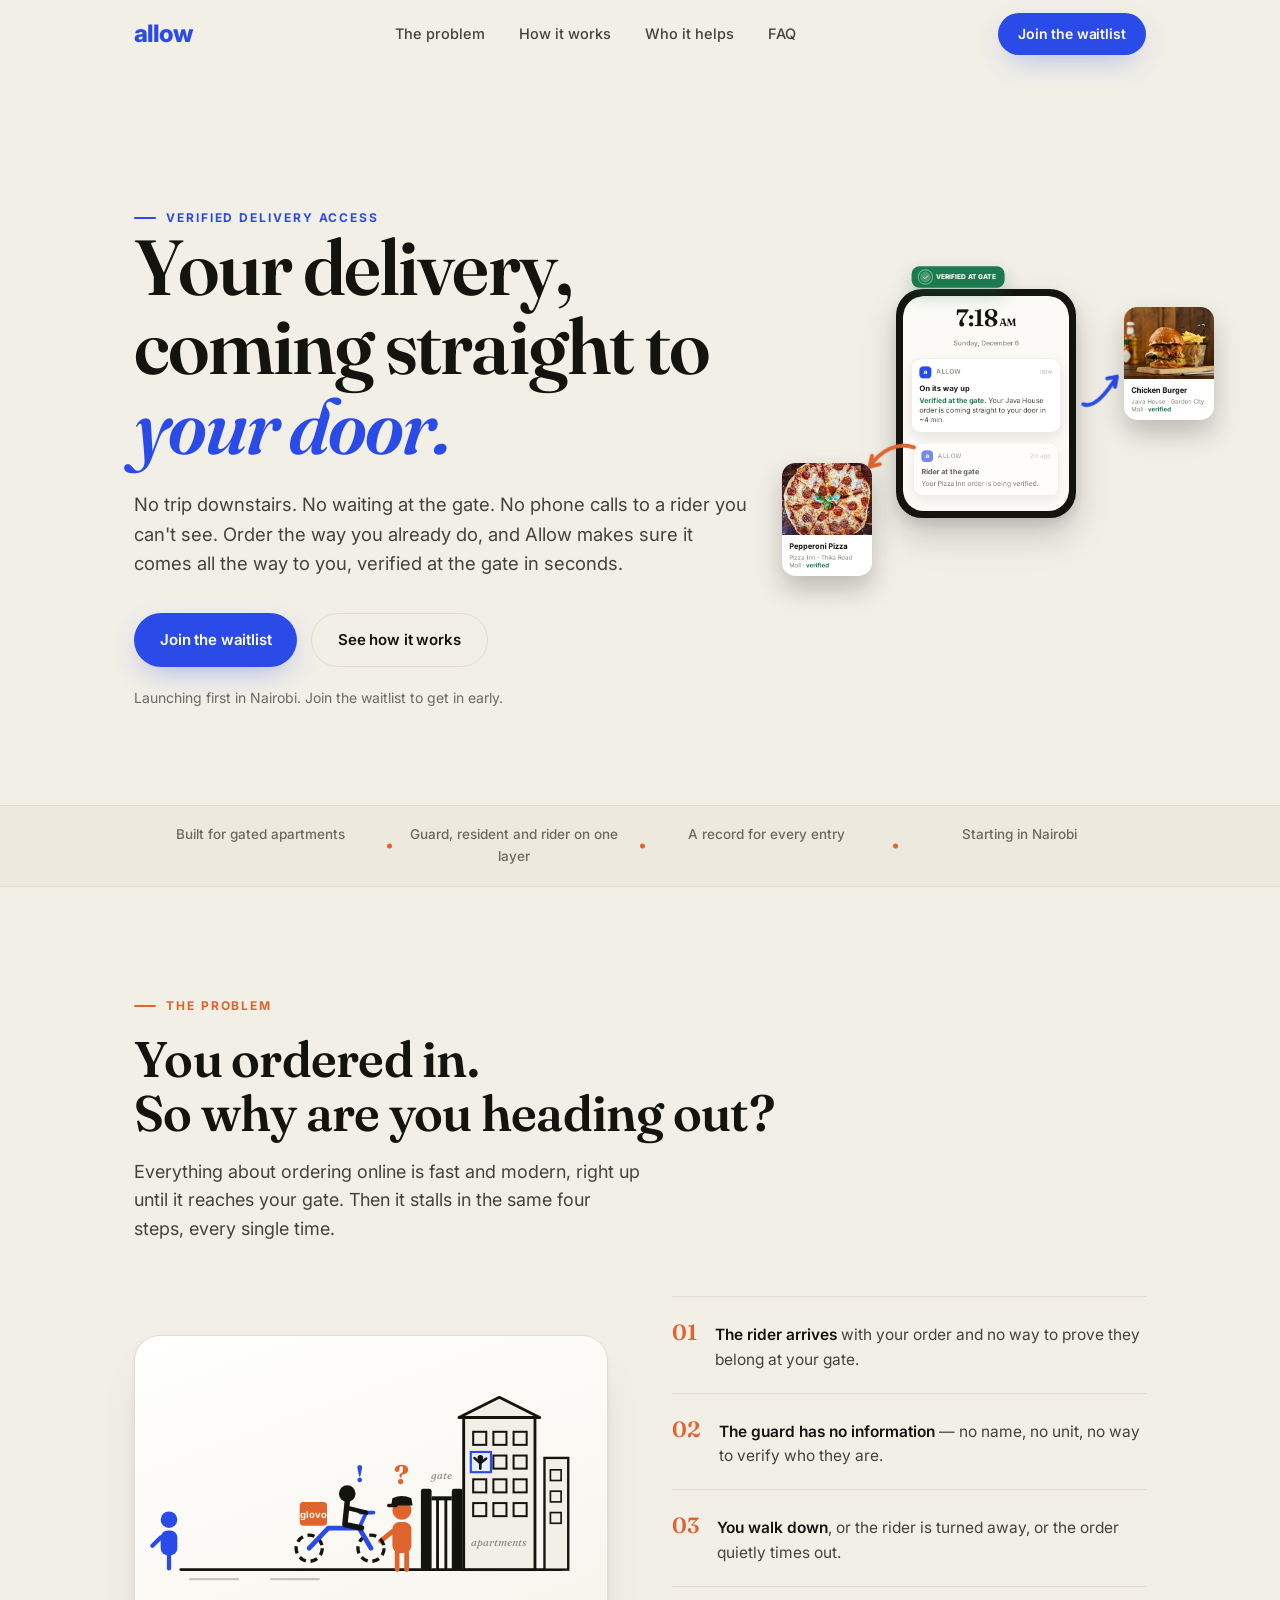
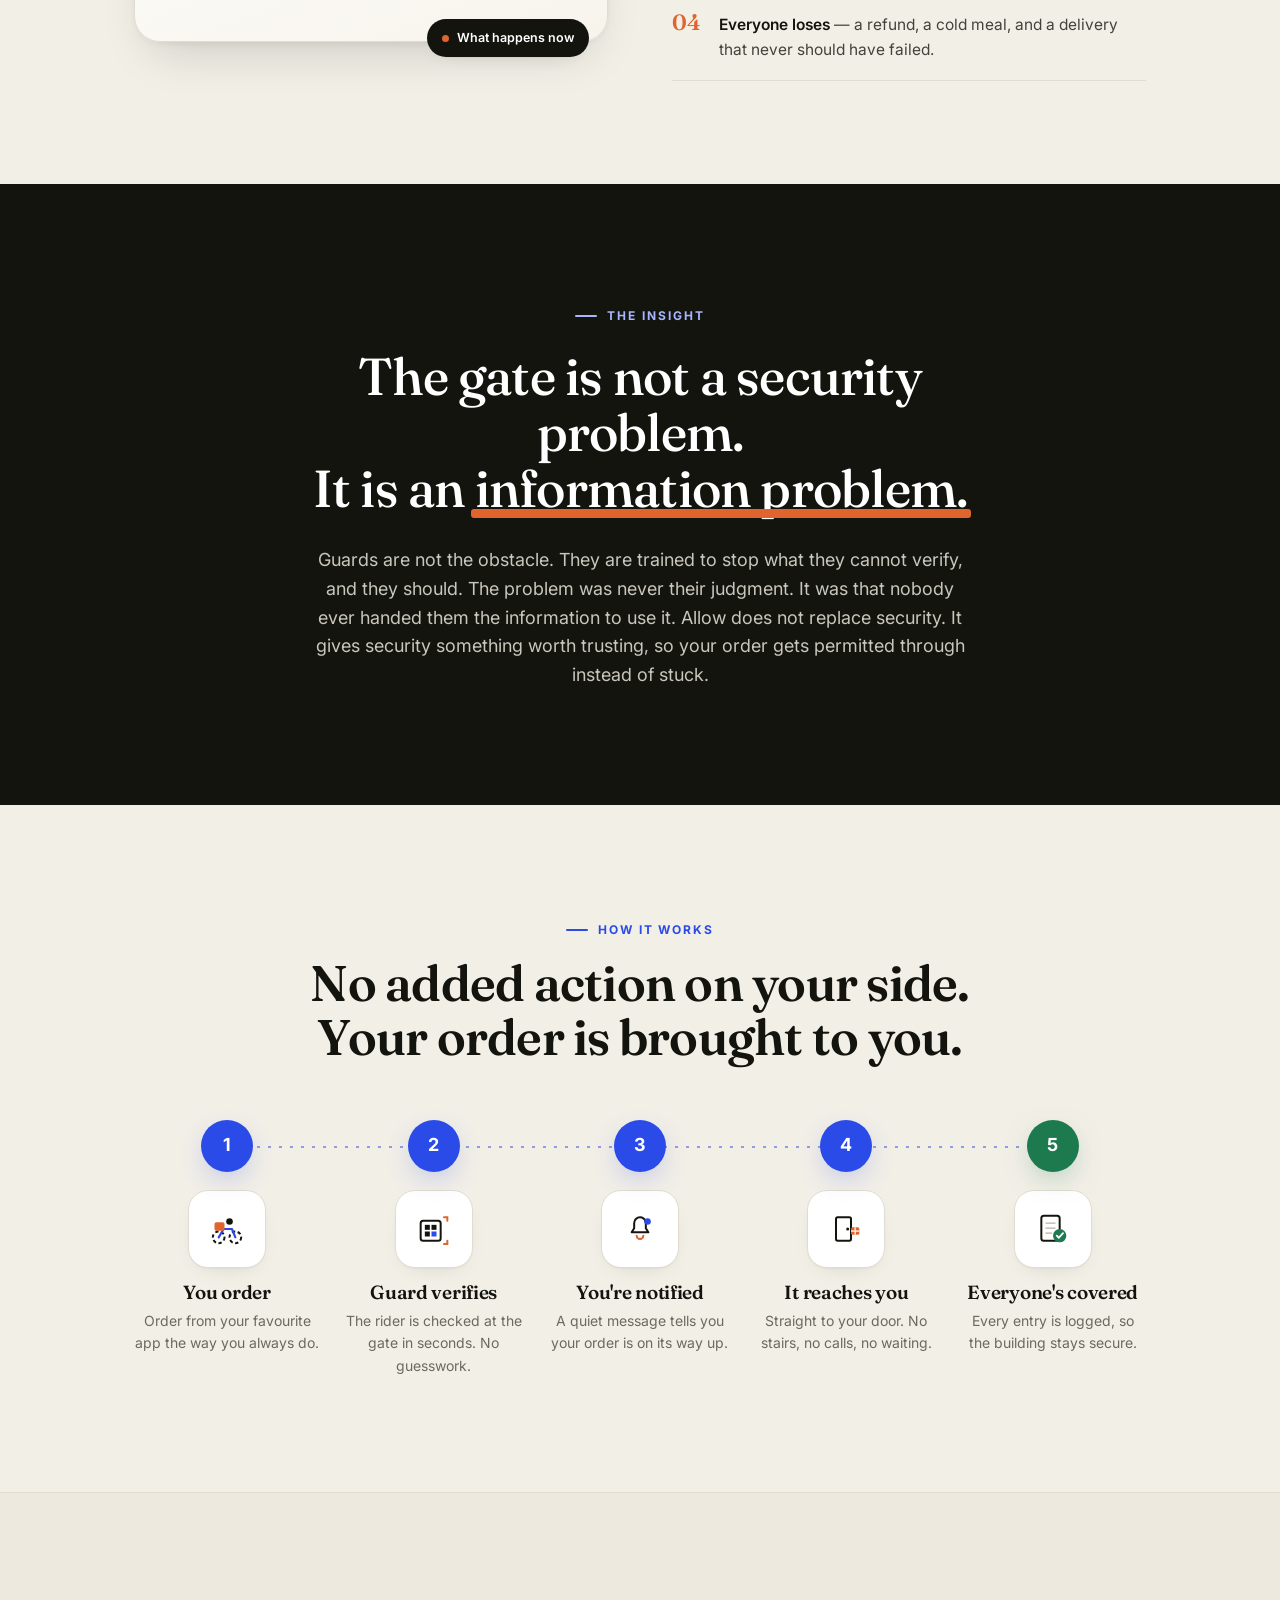
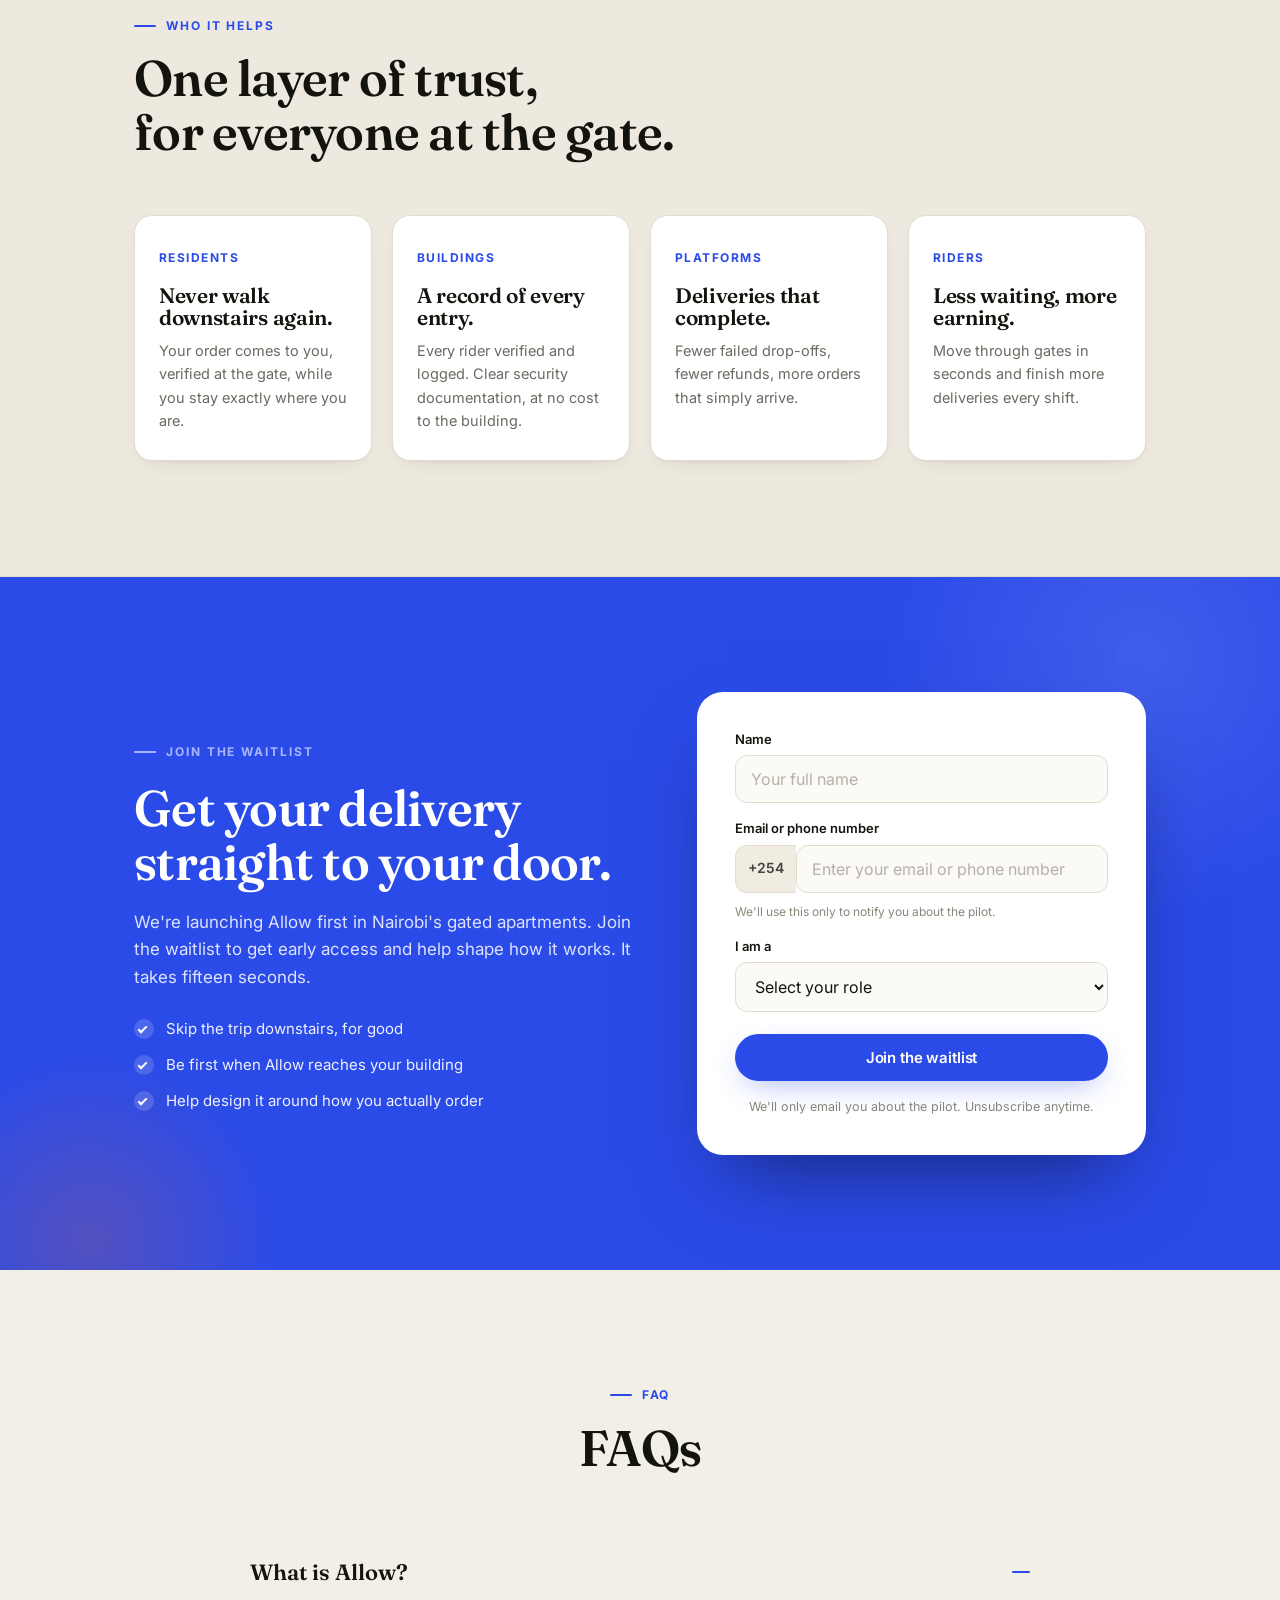
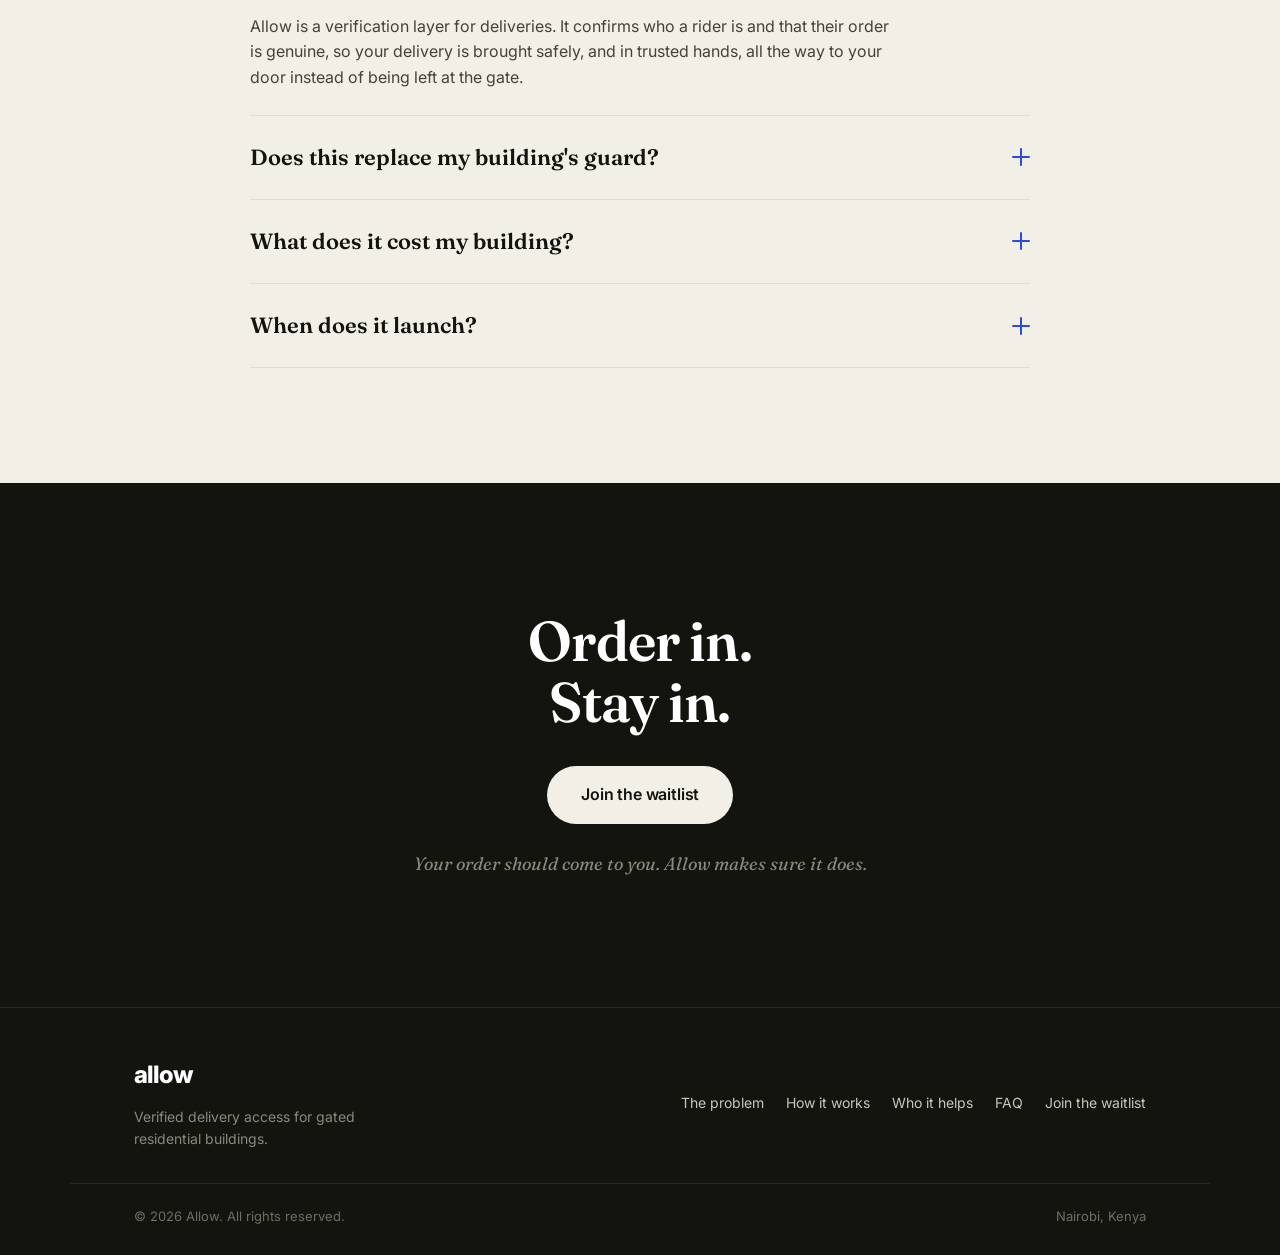
==== commit cbc5310d: "Rename index (2).html to index.html" ====
--- a/index.html
+++ b/index.html
@@ -19,11 +19,11 @@
 /* ===== Allow hero visual (added) ===== */
 .hero-visual-wrap{position:relative;margin-top:38px;height:290px}
 .hero-visual{position:relative;width:780px;height:600px;left:50%;margin-left:-390px;transform:scale(.45);transform-origin:top center}
-@media(min-width:1020px){
-  .hero-solo .container{display:flex;align-items:center;justify-content:space-between;gap:12px}
-  .hero-copy{flex:1 1 50%;min-width:0}
-  .hero-visual-wrap{flex:0 0 560px;height:450px;margin-top:0}
-  .hero-visual{left:0;margin-left:0;transform:scale(.72);transform-origin:top left}
+@media(min-width:1180px){
+  .hero-solo .container{display:flex;align-items:center;justify-content:space-between;gap:16px}
+  .hero-copy{flex:0 0 620px;min-width:0}
+  .hero-visual-wrap{flex:1 1 auto;height:380px;margin-top:0;min-width:0;overflow:visible}
+  .hero-visual{left:0;margin-left:0;transform:scale(.6);transform-origin:top left}
 }
 .hero-visual .av-phone{position:absolute;left:210px;top:40px;width:300px;will-change:transform;backface-visibility:hidden;background:#14140F;border-radius:44px;padding:12px;box-shadow:0 30px 60px rgba(20,20,15,.18),0 10px 24px rgba(20,20,15,.12);z-index:5;animation:avPhoneFloat 6s ease-in-out infinite}
 @keyframes avPhoneFloat{0%,100%{transform:translate3d(0,0,0)}50%{transform:translate3d(0,-7px,0)}}
